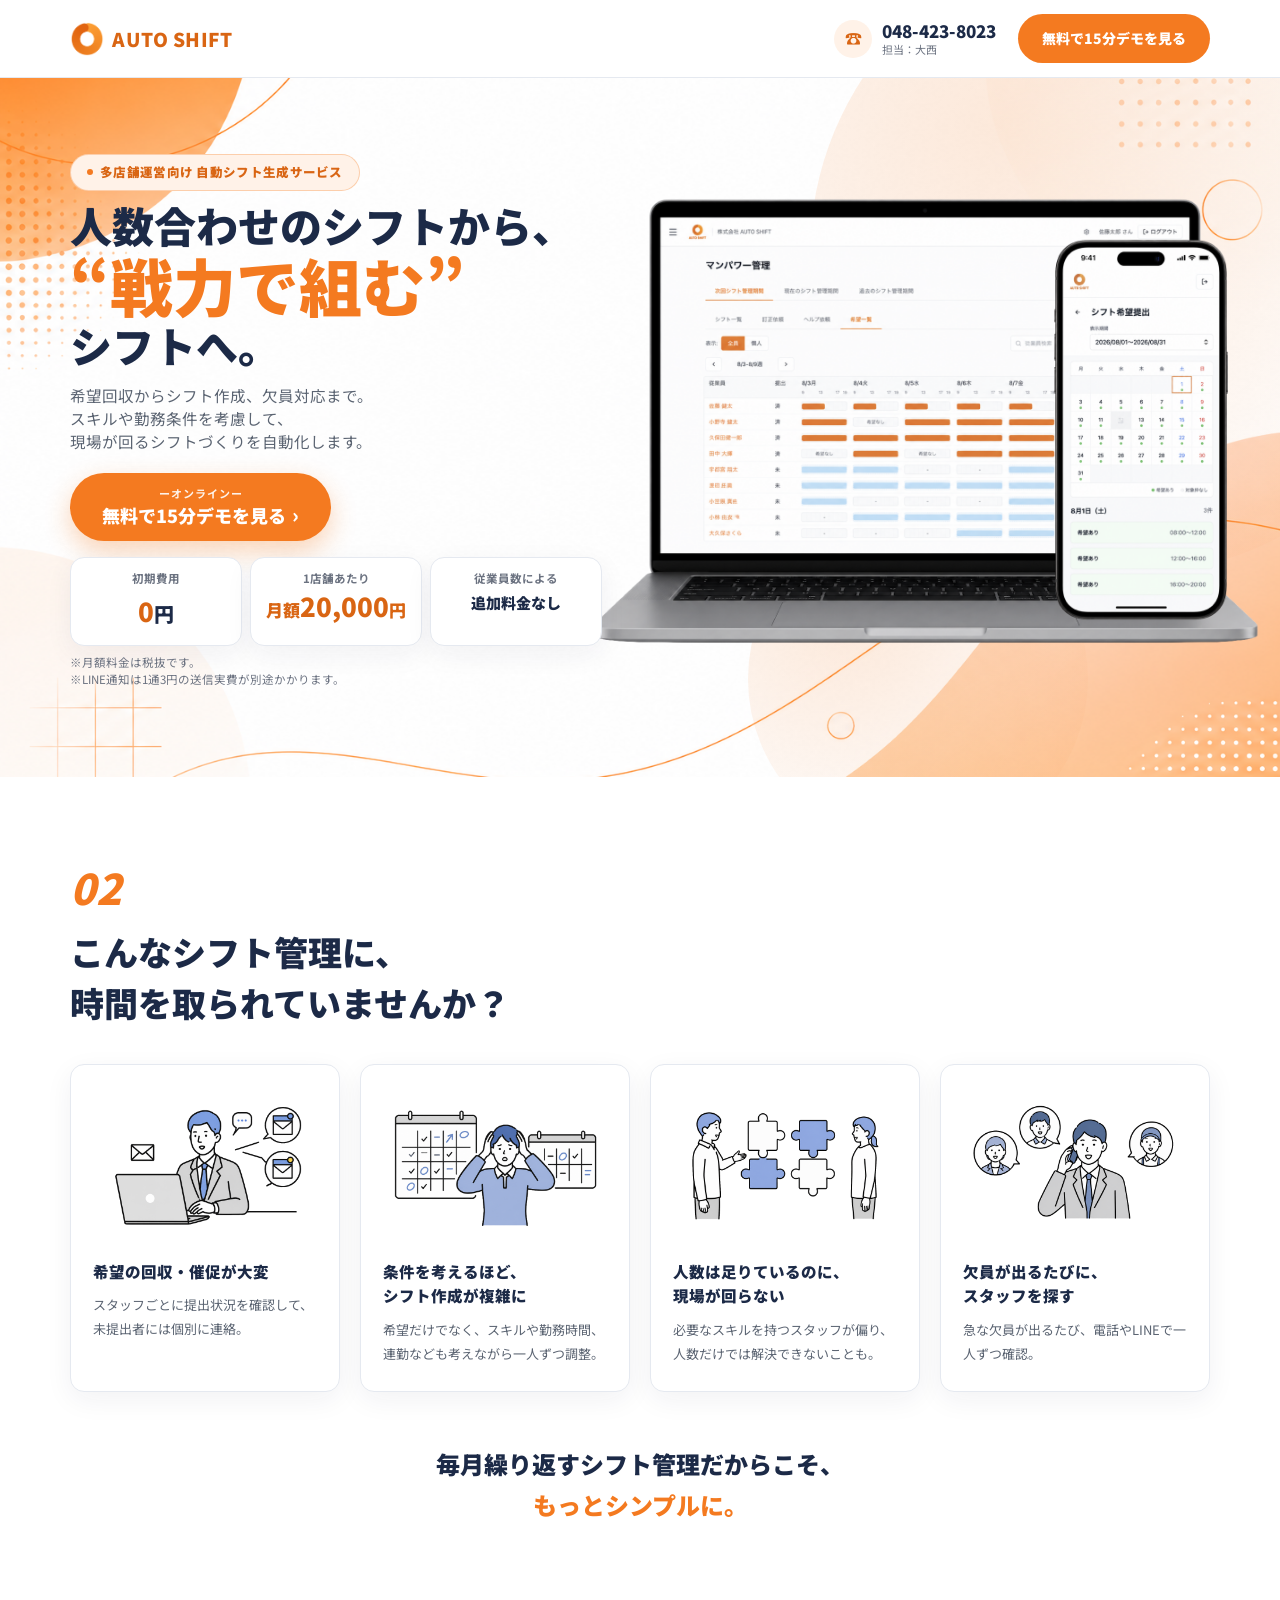
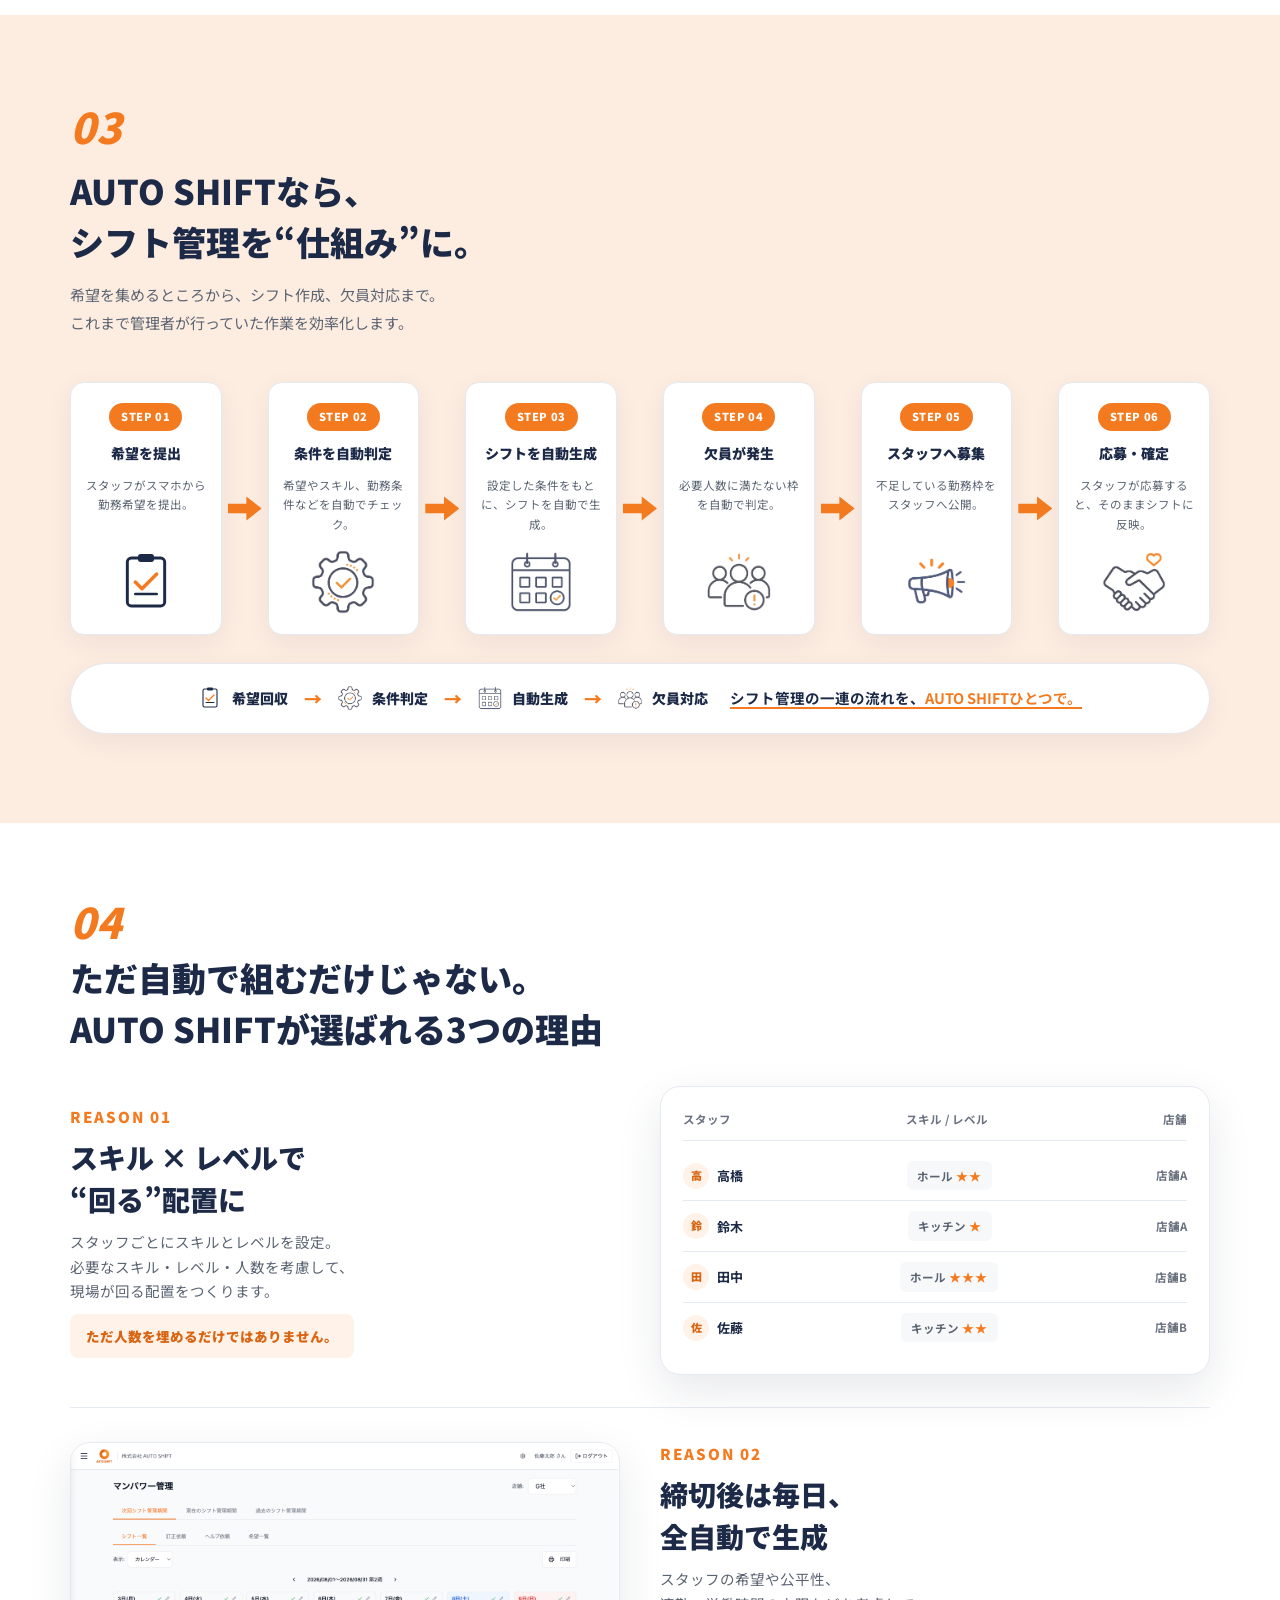
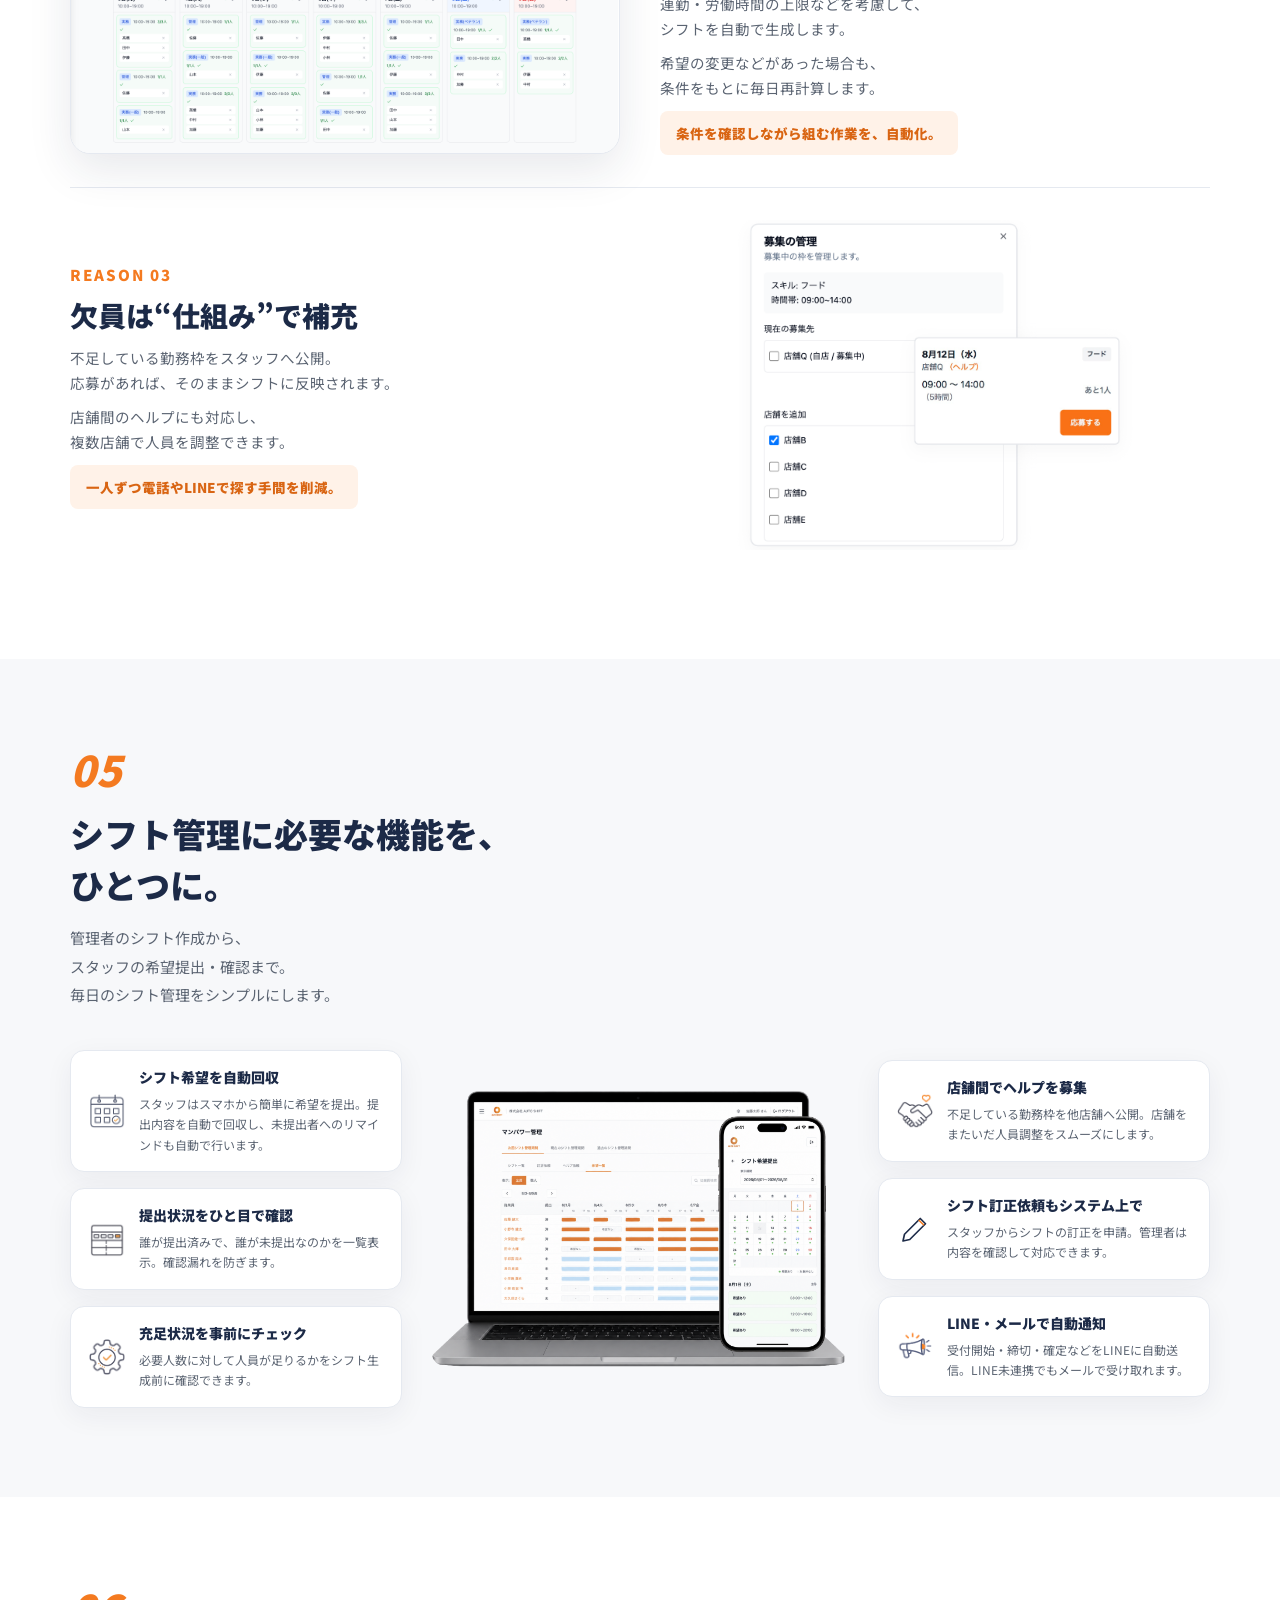
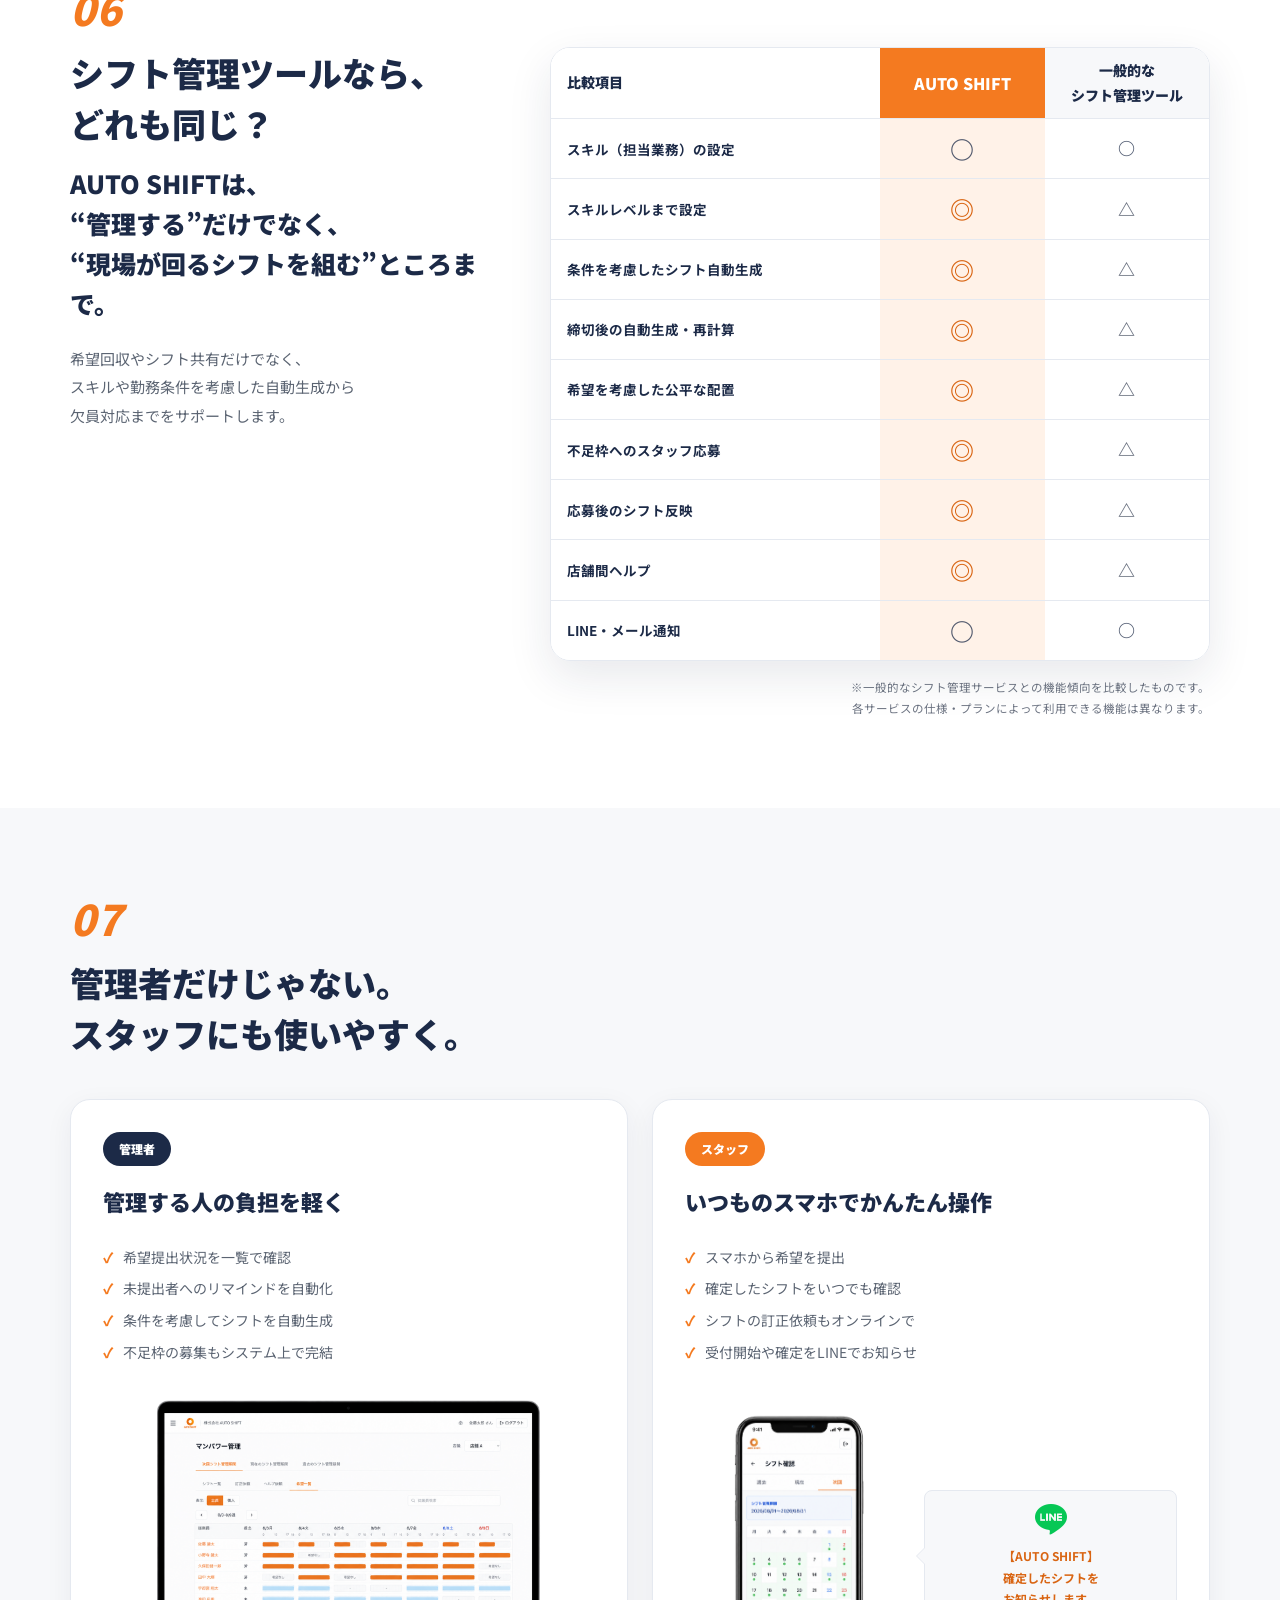
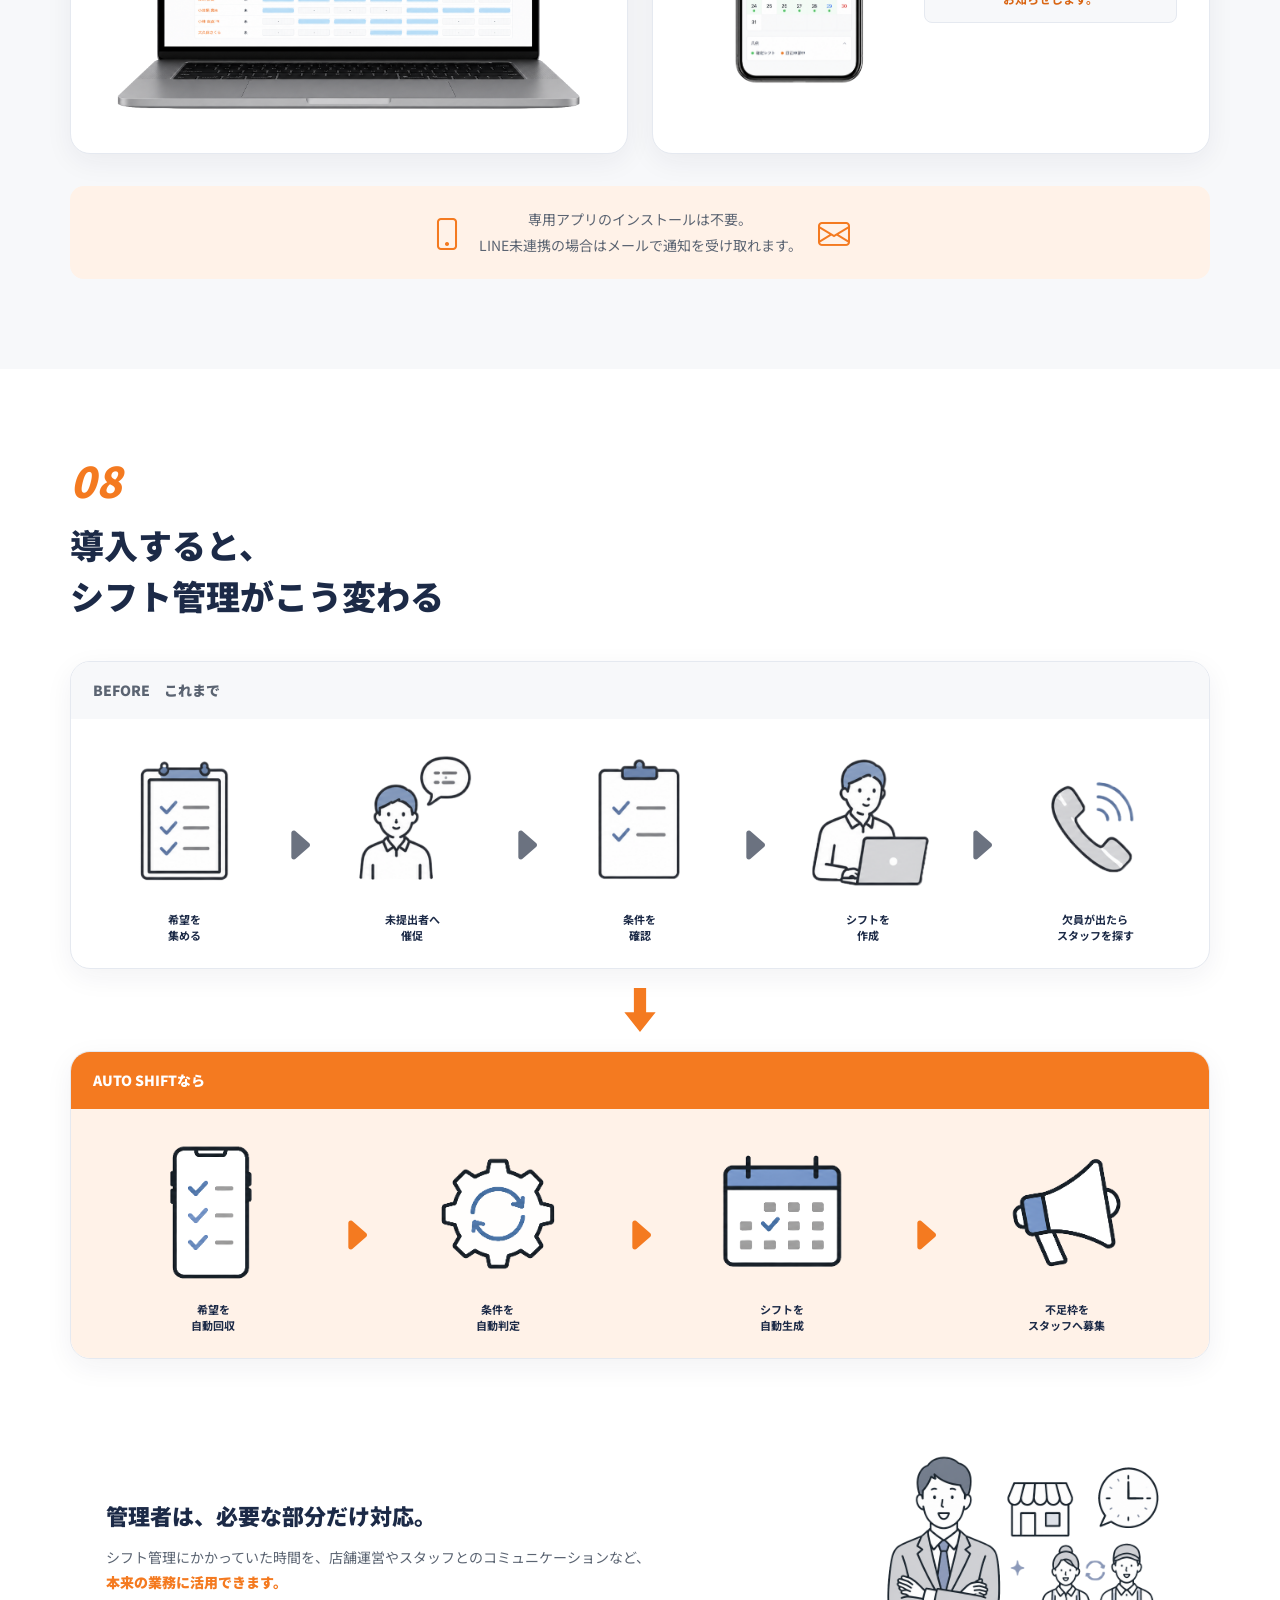
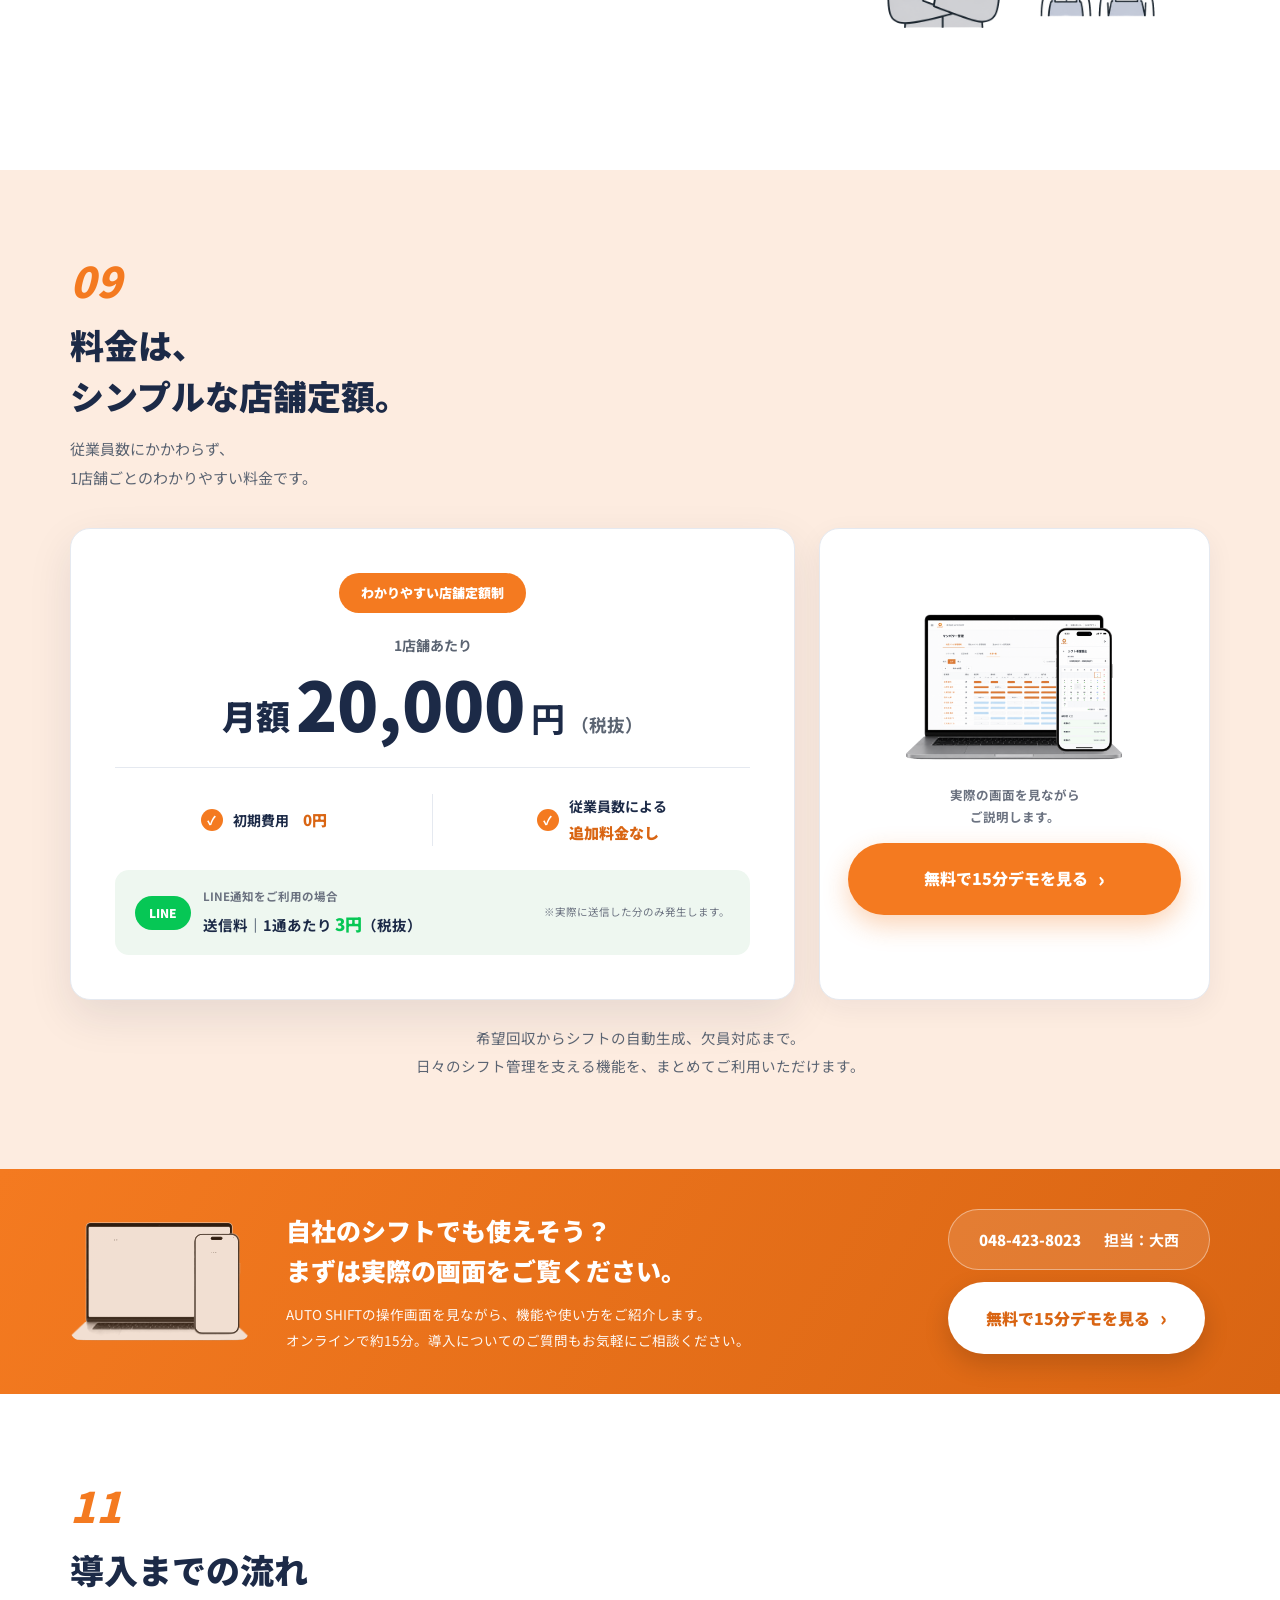
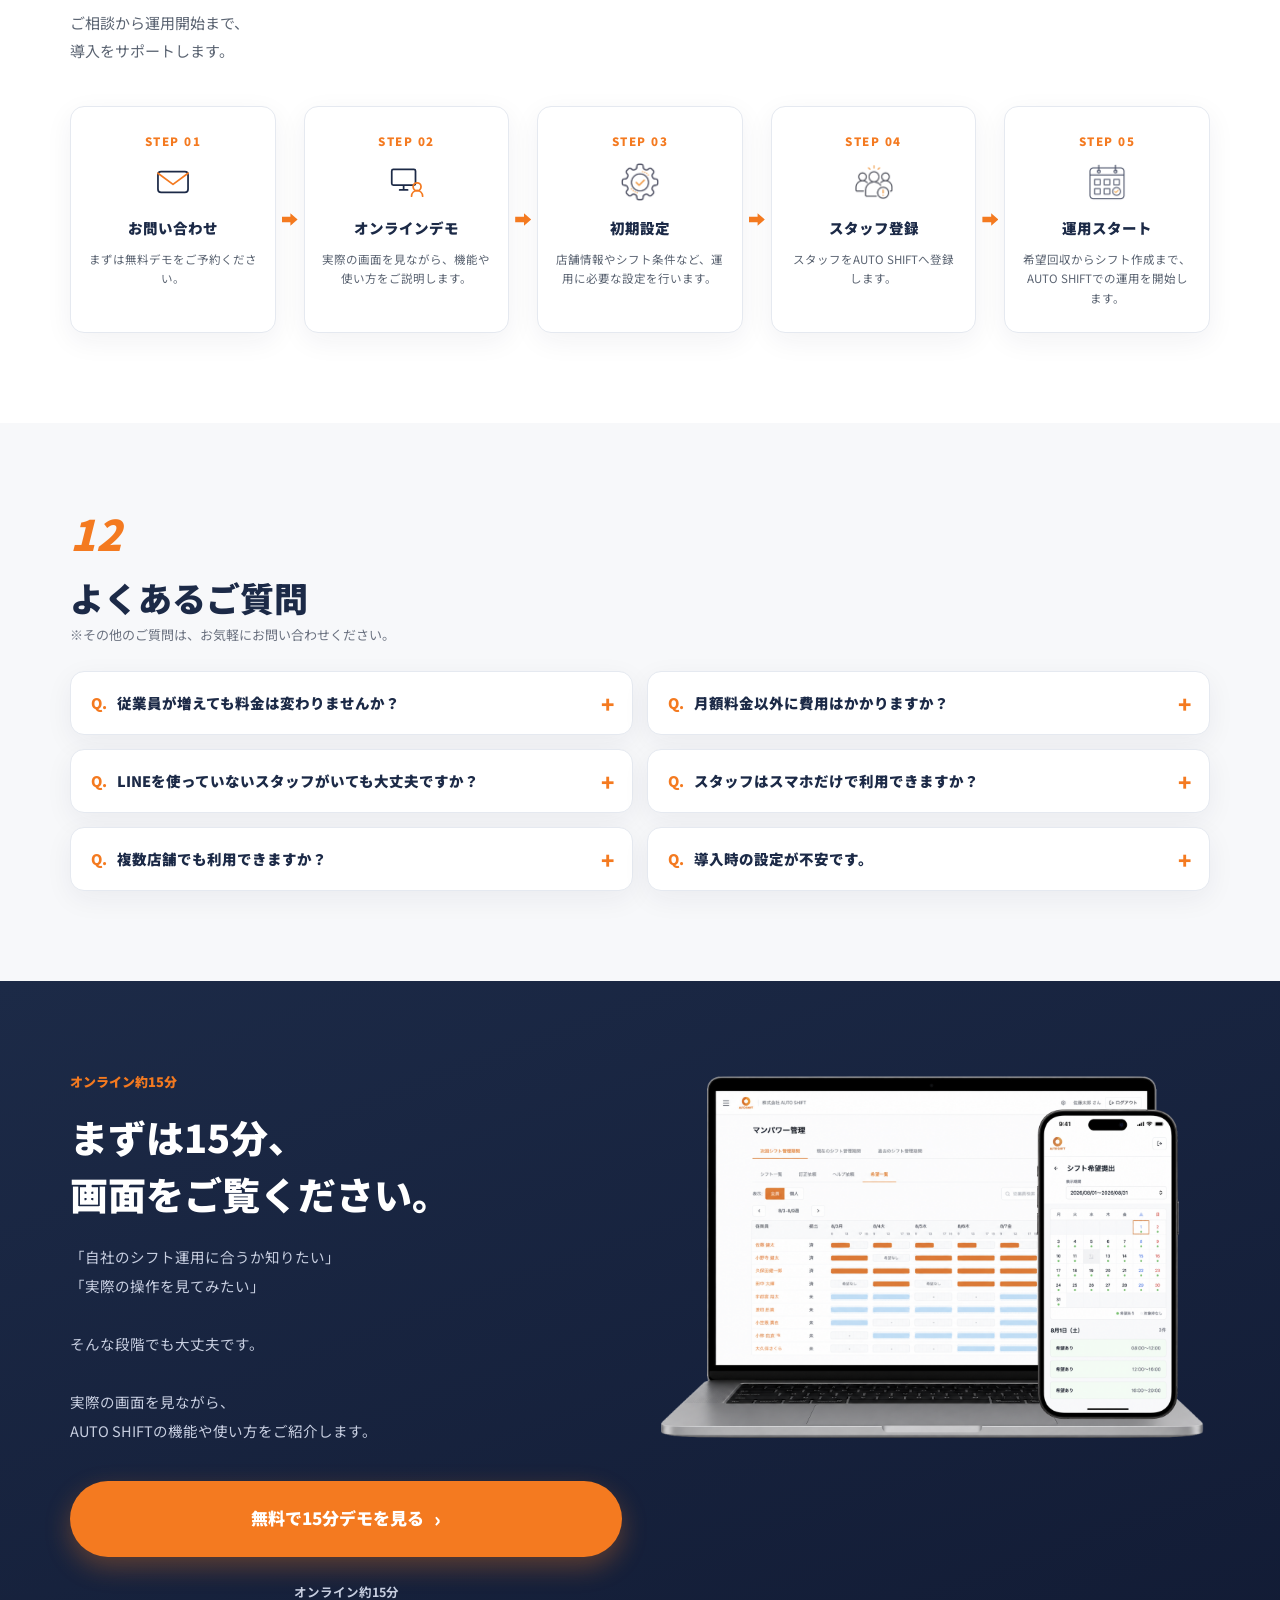
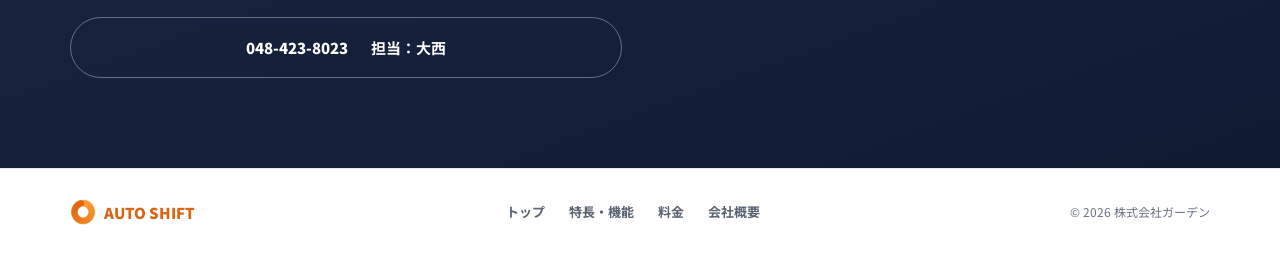
==== index.html @ 04fa010f "Add files via upload" ====
<!DOCTYPE html>
<html lang="ja">
<head>
<meta charset="UTF-8">
<meta name="viewport" content="width=device-width, initial-scale=1">
<title>AUTO SHIFT｜多店舗向け自動シフト生成サービス</title>
<meta name="description" content="スタッフの希望回収からシフトの自動生成、欠員対応までを効率化。スキル・レベルや勤務条件を考慮し、現場が回るシフトを生成する多店舗向けシフト管理サービス「AUTO SHIFT」。1店舗月額20,000円（税抜）、初期費用0円。">
<meta property="og:title" content="AUTO SHIFT｜多店舗向け自動シフト生成サービス">
<meta property="og:description" content="人数合わせのシフトから、“戦力で組む”シフトへ。希望回収からシフト作成、欠員対応まで自動化する多店舗向けシフト管理サービス。">
<meta property="og:type" content="website">
<link rel="icon" href="images/favicon.png">
<link rel="preconnect" href="https://fonts.googleapis.com">
<link rel="preconnect" href="https://fonts.gstatic.com" crossorigin>
<link href="https://fonts.googleapis.com/css2?family=Noto+Sans+JP:wght@400;700;900&display=swap" rel="stylesheet">
<link rel="stylesheet" href="https://cdn.jsdelivr.net/npm/bootstrap-icons@1.11.3/font/bootstrap-icons.min.css">
<link rel="stylesheet" href="css/style.css">
</head>
<body>

<!-- ヘッダー -->
<header class="site-header">
  <div class="hd-inner">
    <a class="hd-logo" href="#top" aria-label="AUTO SHIFT トップ"> <img src="images/logo-mark.png" alt=""> <span>AUTO SHIFT</span> </a>
    <div class="hd-right">
      <a class="hd-tel" href="tel:0484238023"> <span class="ico" aria-hidden="true">☎</span> <span> <span class="num" style="display:block">048-423-8023</span> <span class="staff" style="display:block">担当：大西</span> </span> </a> <a class="btn btn-primary hd-cta js-cta" href="#contact-form">無料で15分デモを見る</a>
    </div>
  </div>
</header>
<main id="top">
  
  <!-- 01 ファーストビュー -->
  <section class="hero">
    <div class="wrap hero-inner">
      <div class="hero-deco-circle c1" aria-hidden="true">
      </div>
      <div class="hero-deco-circle c2" aria-hidden="true">
      </div>
      <div class="hero-deco-dots" aria-hidden="true">
      </div>
      <div class="hero-grid">
        <div class="fade-up in-view">
          <span class="badge">多店舗運営向け 自動シフト生成サービス</span>
          <h1>人数合わせのシフトから、<br>
            <span class="or">“戦力で組む”</span><br>
            シフトへ。</h1>
          <p class="hero-lead">希望回収からシフト作成、欠員対応まで。<br>
            スキルや勤務条件を考慮して、<br>
            現場が回るシフトづくりを自動化します。</p>
          <div class="hero-cta-row">
            <a class="btn btn-primary js-cta hero-btn" href="#contact-form"> <span class="hero-btn-sub">ーオンラインー</span> <span class="hero-btn-main">無料で15分デモを見る<span class="arrow">›</span></span> </a>
          </div>
          <div class="price-chips">
            <div class="p-chip">
              <span class="lbl">初期費用</span><span class="val"><em>0</em>円</span>
            </div>
            <div class="p-chip strong">
              <span class="lbl">1店舗あたり</span><span class="val">月額<em>20,000</em>円</span>
            </div>
            <div class="p-chip">
              <span class="lbl">従業員数による</span><span class="val" style="font-size:15px">追加料金なし</span>
            </div>
          </div>
          <p class="hero-note">※月額料金は税抜です。<br>
            ※LINE通知は1通3円の送信実費が別途かかります。</p>
        </div>
        <div class="hero-visual fade-up in-view">
          <img src="images/hero-pc-phone.png" alt="AUTO SHIFTの管理画面（マンパワー管理）とスタッフ用スマホ画面（シフト希望提出）">
        </div>
      </div>
    </div>
  </section>
  
  <!-- 02 こんなシフト管理になっていませんか -->
  <section class="pad-l">
    <div class="wrap">
      <div class="eyebrow fade-up">
        <span class="num">02</span>
      </div>
      <div class="sec-head fade-up">
        <h2>こんなシフト管理に、<br>
          時間を取られていませんか？</h2>
      </div>
      <div class="pain-grid" style="margin-top:36px">
        <div class="pain-card fade-up">
          <img class="ico" src="images/02-01.png" alt="">
          <h3>希望の回収・催促が大変</h3>
          <p>スタッフごとに提出状況を確認して、未提出者には個別に連絡。</p>
        </div>
        <div class="pain-card fade-up">
          <img class="ico" src="images/02-02.png" alt="">
          <h3>条件を考えるほど、<br>
            シフト作成が複雑に</h3>
          <p>希望だけでなく、スキルや勤務時間、連勤なども考えながら一人ずつ調整。</p>
        </div>
        <div class="pain-card fade-up">
          <img class="ico" src="images/02-03.png" alt="">
          <h3>人数は足りているのに、<br>
            現場が回らない</h3>
          <p>必要なスキルを持つスタッフが偏り、人数だけでは解決できないことも。</p>
        </div>
        <div class="pain-card fade-up">
          <img class="ico" src="images/02-04.png" alt="">
          <h3>欠員が出るたびに、<br>
            スタッフを探す</h3>
          <p>急な欠員が出るたび、電話やLINEで一人ずつ確認。</p>
        </div>
      </div>
      <p class="pain-sum fade-up">毎月繰り返すシフト管理だからこそ、<br>
        <span class="accent">もっとシンプルに。</span></p>
    </div>
  </section>
  
  <!-- 03 AUTO SHIFTなら仕組みに -->
  <section class="pad-l sec-scheme">
    <div class="wrap">
      <div class="eyebrow fade-up">
        <span class="num">03</span>
      </div>
      <div class="sec-head fade-up">
        <h2>AUTO SHIFTなら、<br>
          シフト管理を“仕組み”に。</h2>
        <p class="sec-lead">希望を集めるところから、シフト作成、欠員対応まで。<br>
          これまで管理者が行っていた作業を効率化します。</p>
      </div>
      <div class="flow6 fade-up">
        <div class="flow-step">
          <span class="tag">STEP 01</span>
          <h3>希望を提出</h3>
          <p>スタッフがスマホから勤務希望を提出。</p>
          <svg class="ico" viewBox="0 0 48 48" aria-hidden="true">
            <rect x="10" y="6" width="28" height="36" rx="3" fill="none" stroke="#1c2a47" stroke-width="2.2"/>
            <rect x="18" y="3" width="12" height="6" rx="2" fill="#1c2a47"/>
            <path d="M16 24l5 5 11-11" stroke="#f47a20" stroke-width="2.6" fill="none" stroke-linecap="round" stroke-linejoin="round"/>
            <path d="M16 33h16" stroke="#1c2a47" stroke-width="2" stroke-linecap="round"/>
          </svg>
        </div>
        <div class="flow-arrow-wrap">
          <div class="arrow-h" aria-hidden="true">
          </div>
        </div>
        <div class="flow-step">
          <span class="tag">STEP 02</span>
          <h3>条件を自動判定</h3>
          <p>希望やスキル、勤務条件などを自動でチェック。</p>
          <img class="ico" src="images/icon-gear.png" alt="">
        </div>
        <div class="flow-arrow-wrap">
          <div class="arrow-h" aria-hidden="true">
          </div>
        </div>
        <div class="flow-step">
          <span class="tag">STEP 03</span>
          <h3>シフトを自動生成</h3>
          <p>設定した条件をもとに、シフトを自動で生成。</p>
          <img class="ico" src="images/icon-calendar.png" alt="">
        </div>
        <div class="flow-arrow-wrap">
          <div class="arrow-h" aria-hidden="true">
          </div>
        </div>
        <div class="flow-step">
          <span class="tag">STEP 04</span>
          <h3>欠員が発生</h3>
          <p>必要人数に満たない枠を自動で判定。</p>
          <img class="ico" src="images/icon-people.png" alt="">
        </div>
        <div class="flow-arrow-wrap">
          <div class="arrow-h" aria-hidden="true">
          </div>
        </div>
        <div class="flow-step">
          <span class="tag">STEP 05</span>
          <h3>スタッフへ募集</h3>
          <p>不足している勤務枠をスタッフへ公開。</p>
          <img class="ico" src="images/icon-megaphone.png" alt="">
        </div>
        <div class="flow-arrow-wrap">
          <div class="arrow-h" aria-hidden="true">
          </div>
        </div>
        <div class="flow-step">
          <span class="tag">STEP 06</span>
          <h3>応募・確定</h3>
          <p>スタッフが応募すると、そのままシフトに反映。</p>
          <img class="ico" src="images/icon-handshake.png" alt="">
        </div>
      </div>
      <div class="flow-summary fade-up">
        <span class="fs-item"><svg class="ico" viewBox="0 0 48 48" aria-hidden="true"><rect x="10" y="6" width="28" height="36" rx="3" fill="none" stroke="#1c2a47" stroke-width="2.2"/><rect x="18" y="3" width="12" height="6" rx="2" fill="#1c2a47"/><path d="M16 24l5 5 11-11" stroke="#f47a20" stroke-width="2.6" fill="none" stroke-linecap="round" stroke-linejoin="round"/><path d="M16 33h16" stroke="#1c2a47" stroke-width="2" stroke-linecap="round"/></svg>希望回収</span> <span class="fs-arrow">→</span> <span class="fs-item"><img class="ico" src="images/icon-gear.png" alt="">条件判定</span> <span class="fs-arrow">→</span> <span class="fs-item"><img class="ico" src="images/icon-calendar.png" alt="">自動生成</span> <span class="fs-arrow">→</span> <span class="fs-item"><img class="ico" src="images/icon-people.png" alt="">欠員対応</span> <span class="fs-text">シフト管理の一連の流れを、<span class="accent">AUTO SHIFTひとつで。</span></span>
      </div>
    </div>
  </section>
  
  <!-- 04 選ばれる3つの理由 -->
  <section class="pad-l compact sec-reasons">
    <div class="wrap">
      <div class="eyebrow fade-up">
        <span class="num">04</span>
      </div>
      <div class="sec-head fade-up">
        <h2>ただ自動で組むだけじゃない。<br>
          AUTO SHIFTが選ばれる3つの理由</h2>
      </div>
      <div class="reason-block fade-up">
        <div class="r-text">
          <div class="r-num">
            REASON 01
          </div>
          <h3>スキル × レベルで<br>
            “回る”配置に</h3>
          <p>スタッフごとにスキルとレベルを設定。<br>
            必要なスキル・レベル・人数を考慮して、<br>
            現場が回る配置をつくります。</p>
          <span class="r-emph">ただ人数を埋めるだけではありません。</span>
        </div>
        <div class="r-visual skill-table">
          <div class="st-head">
            <span>スタッフ</span><span>スキル / レベル</span><span>店舗</span>
          </div>
          <div class="skill-row">
            <span class="name"><span class="avatar">高</span>高橋</span> <span class="tag">ホール <span class="stars">★★</span></span> <span class="cnt">店舗A</span>
          </div>
          <div class="skill-row">
            <span class="name"><span class="avatar">鈴</span>鈴木</span> <span class="tag">キッチン <span class="stars">★</span></span> <span class="cnt">店舗A</span>
          </div>
          <div class="skill-row">
            <span class="name"><span class="avatar">田</span>田中</span> <span class="tag">ホール <span class="stars">★★★</span></span> <span class="cnt">店舗B</span>
          </div>
          <div class="skill-row">
            <span class="name"><span class="avatar">佐</span>佐藤</span> <span class="tag">キッチン <span class="stars">★★</span></span> <span class="cnt">店舗B</span>
          </div>
        </div>
      </div>
      <div class="reason-block rev fade-up">
        <div class="r-text">
          <div class="r-num">
            REASON 02
          </div>
          <h3>締切後は毎日、<br>
            全自動で生成</h3>
          <p>スタッフの希望や公平性、<br>
            連勤・労働時間の上限などを考慮して、<br>
            シフトを自動で生成します。</p>
          <p style="margin-top:10px">希望の変更などがあった場合も、<br>
            条件をもとに毎日再計算します。</p>
          <span class="r-emph">条件を確認しながら組む作業を、自動化。</span>
        </div>
        <div class="r-visual r-visual-auto">
          <img src="images/reason-generate.png" alt="AUTO SHIFTのマンパワー管理画面。日ごとに自動生成されたシフトが表示されている">
        </div>
      </div>
      <div class="reason-block fade-up">
        <div class="r-text">
          <div class="r-num">
            REASON 03
          </div>
          <h3>欠員は“仕組み”で補充</h3>
          <p>不足している勤務枠をスタッフへ公開。<br>
            応募があれば、そのままシフトに反映されます。</p>
          <p style="margin-top:10px">店舗間のヘルプにも対応し、<br>
            複数店舗で人員を調整できます。</p>
          <span class="r-emph">一人ずつ電話やLINEで探す手間を削減。</span>
        </div>
        <div class="r-visual crop-top no-frame" style="aspect-ratio:4/3">
          <img src="images/reason-shortage.png" alt="不足枠の募集管理画面と、スタッフがヘルプに応募する画面">
        </div>
      </div>
    </div>
  </section>

  <!-- 05 主な機能 -->
  <section class="pad-l sec-func">
    <div class="wrap">
      <div class="eyebrow fade-up">
        <span class="num">05</span>
      </div>
      <div class="sec-head fade-up">
        <h2>シフト管理に必要な機能を、<br>
          ひとつに。</h2>
        <p class="sec-lead">管理者のシフト作成から、<br>
          スタッフの希望提出・確認まで。<br>
          毎日のシフト管理をシンプルにします。</p>
      </div>
      <div class="func-layout fade-up">
        <div class="func-col">
          <div class="func-item">
            <img class="ico" src="images/icon-calendar.png" alt="">
            <div>
              <h3>シフト希望を自動回収</h3>
              <p>スタッフはスマホから簡単に希望を提出。提出内容を自動で回収し、未提出者へのリマインドも自動で行います。</p>
            </div>
          </div>
          <div class="func-item">
            <img class="ico" src="images/icon-preview.png" alt="">
            <div>
              <h3>提出状況をひと目で確認</h3>
              <p>誰が提出済みで、誰が未提出なのかを一覧表示。確認漏れを防ぎます。</p>
            </div>
          </div>
          <div class="func-item">
            <img class="ico" src="images/icon-gear.png" alt="">
            <div>
              <h3>充足状況を事前にチェック</h3>
              <p>必要人数に対して人員が足りるかをシフト生成前に確認できます。</p>
            </div>
          </div>
        </div>
        <div class="func-center">
          <img src="images/hero-pc-phone.png" alt="AUTO SHIFTの管理画面とスタッフ用スマホ画面">
        </div>
        <div class="func-col">
          <div class="func-item">
            <img class="ico" src="images/icon-handshake.png" alt="">
            <div>
              <h3>店舗間でヘルプを募集</h3>
              <p>不足している勤務枠を他店舗へ公開。店舗をまたいだ人員調整をスムーズにします。</p>
            </div>
          </div>
          <div class="func-item">
            <svg class="ico" viewBox="0 0 48 48" aria-hidden="true">
              <path d="M8 40l2-9 21-21 7 7-21 21-9 2z" fill="none" stroke="#1c2a47" stroke-width="2.2" stroke-linejoin="round"/>
              <path d="M29 12l7 7" stroke="#f47a20" stroke-width="2.2"/>
            </svg>
            <div>
              <h3>シフト訂正依頼もシステム上で</h3>
              <p>スタッフからシフトの訂正を申請。管理者は内容を確認して対応できます。</p>
            </div>
          </div>
          <div class="func-item">
            <img class="ico" src="images/icon-megaphone.png" alt="">
            <div>
              <h3>LINE・メールで自動通知</h3>
              <p>受付開始・締切・確定などをLINEに自動送信。LINE未連携でもメールで受け取れます。</p>
            </div>
          </div>
        </div>
      </div>
    </div>
  </section>
  
  <!-- 06 他のシフト管理ツールとの違い -->
  <section class="pad-l sec-compare">
    <div class="wrap">
      <div class="eyebrow fade-up">
        <span class="num">06</span>
      </div>
      <div class="compare-layout">
      <div class="compare-top">
        <div class="fade-up">
          <div class="sec-head" style="margin-bottom:14px">
            <h2>シフト管理ツールなら、<br>
              どれも同じ？</h2>
          </div>
          <h3>AUTO SHIFTは、<br>
            “管理する”だけでなく、<br>
            “現場が回るシフトを組む”ところまで。</h3>
        </div>
        <p class="sec-lead fade-up" style="margin-top:6px">希望回収やシフト共有だけでなく、<br>
          スキルや勤務条件を考慮した自動生成から<br>
          欠員対応までをサポートします。</p>
      </div>
      <div class="compare-table-wrap fade-up">
        <table class="compare">
          <thead>
            <tr>
              <th class="col-item">比較項目</th>
              <th class="col-as">AUTO SHIFT</th>
              <th>一般的な<br>
                シフト管理ツール</th>
            </tr>
          </thead>
          <tbody>
            <tr>
              <td class="col-item">スキル（担当業務）の設定</td>
              <td class="col-as" data-label="AUTO SHIFT"><span class="mk mid">○</span></td>
              <td data-label="一般的なシフト管理ツール"><span class="mk mid">○</span></td>
            </tr>
            <tr>
              <td class="col-item">スキルレベルまで設定</td>
              <td class="col-as" data-label="AUTO SHIFT"><span class="mk great">◎</span></td>
              <td data-label="一般的なシフト管理ツール"><span class="mk low">△</span></td>
            </tr>
            <tr>
              <td class="col-item">条件を考慮したシフト自動生成</td>
              <td class="col-as" data-label="AUTO SHIFT"><span class="mk great">◎</span></td>
              <td data-label="一般的なシフト管理ツール"><span class="mk low">△</span></td>
            </tr>
            <tr>
              <td class="col-item">締切後の自動生成・再計算</td>
              <td class="col-as" data-label="AUTO SHIFT"><span class="mk great">◎</span></td>
              <td data-label="一般的なシフト管理ツール"><span class="mk low">△</span></td>
            </tr>
            <tr>
              <td class="col-item">希望を考慮した公平な配置</td>
              <td class="col-as" data-label="AUTO SHIFT"><span class="mk great">◎</span></td>
              <td data-label="一般的なシフト管理ツール"><span class="mk low">△</span></td>
            </tr>
            <tr>
              <td class="col-item">不足枠へのスタッフ応募</td>
              <td class="col-as" data-label="AUTO SHIFT"><span class="mk great">◎</span></td>
              <td data-label="一般的なシフト管理ツール"><span class="mk low">△</span></td>
            </tr>
            <tr>
              <td class="col-item">応募後のシフト反映</td>
              <td class="col-as" data-label="AUTO SHIFT"><span class="mk great">◎</span></td>
              <td data-label="一般的なシフト管理ツール"><span class="mk low">△</span></td>
            </tr>
            <tr>
              <td class="col-item">店舗間ヘルプ</td>
              <td class="col-as" data-label="AUTO SHIFT"><span class="mk great">◎</span></td>
              <td data-label="一般的なシフト管理ツール"><span class="mk low">△</span></td>
            </tr>
            <tr>
              <td class="col-item">LINE・メール通知</td>
              <td class="col-as" data-label="AUTO SHIFT"><span class="mk mid">○</span></td>
              <td data-label="一般的なシフト管理ツール"><span class="mk mid">○</span></td>
            </tr>
          </tbody>
        </table>
      </div>
      </div>
      <p class="compare-note fade-up">※一般的なシフト管理サービスとの機能傾向を比較したものです。<br>
        各サービスの仕様・プランによって利用できる機能は異なります。</p>
    </div>
  </section>
  
  <!-- 07 管理者にも、スタッフにも使いやすく -->
  <section class="pad-l sec-pair">
    <div class="wrap">
      <div class="eyebrow fade-up">
        <span class="num">07</span>
      </div>
      <div class="sec-head fade-up">
        <h2>管理者だけじゃない。<br>
          スタッフにも使いやすく。</h2>
      </div>
      <div class="pair-grid fade-up">
        <div class="pair-card">
          <span class="pair-label">管理者</span>
          <h3>管理する人の負担を軽く</h3>
          <ul>
            <li>希望提出状況を一覧で確認</li>
            <li>未提出者へのリマインドを自動化</li>
            <li>条件を考慮してシフトを自動生成</li>
            <li>不足枠の募集もシステム上で完結</li>
          </ul>
          <div class="pair-visual">
            <img src="images/admin-screen.png" alt="AUTO SHIFTの管理画面（マンパワー管理・希望一覧）">
          </div>
        </div>
        <div class="pair-card">
          <span class="pair-label staff">スタッフ</span>
          <h3>いつものスマホでかんたん操作</h3>
          <ul>
            <li>スマホから希望を提出</li>
            <li>確定したシフトをいつでも確認</li>
            <li>シフトの訂正依頼もオンラインで</li>
            <li>受付開始や確定をLINEでお知らせ</li>
          </ul>
          <div class="staff-visual-row">
            <div class="pair-visual">
              <img src="images/staff-screen.png" alt="スタッフ用スマホ画面（シフト確認）">
            </div>
            <div class="line-note">
              <span class="dot" aria-hidden="true"><i class="bi bi-line"></i></span> <span>【AUTO SHIFT】<br>
                確定したシフトを<br>
                お知らせします。</span>
            </div>
          </div>
        </div>
      </div>
      <p class="pair-foot fade-up"><i class="bi bi-phone" aria-hidden="true"></i> <span>専用アプリのインストールは不要。<br>
        LINE未連携の場合はメールで通知を受け取れます。</span> <i class="bi bi-envelope" aria-hidden="true"></i></p>
    </div>
  </section>
  
  <!-- 08 導入すると、シフト管理がこう変わる -->
  <section class="pad-l sec-ba">
    <div class="wrap">
      <div class="eyebrow fade-up">
        <span class="num">08</span>
      </div>
      <div class="sec-head fade-up">
        <h2>導入すると、<br>
          シフト管理がこう変わる</h2>
      </div>
      <div class="ba-grid fade-up">
        <div class="ba-col">
          <div class="ba-head before">
            BEFORE　これまで
          </div>
          <div class="ba-body ba-body-icons">
            <div class="ba-icon-step">
              <img src="images/08-01.png" alt="">
              <span>希望を<br>集める</span>
            </div>
            <div class="ba-icon-arrow" aria-hidden="true"><i class="bi bi-caret-right-fill"></i></div>
            <div class="ba-icon-step">
              <img src="images/08-02.png" alt="">
              <span>未提出者へ<br>催促</span>
            </div>
            <div class="ba-icon-arrow" aria-hidden="true"><i class="bi bi-caret-right-fill"></i></div>
            <div class="ba-icon-step">
              <img src="images/08-03.png" alt="">
              <span>条件を<br>確認</span>
            </div>
            <div class="ba-icon-arrow" aria-hidden="true"><i class="bi bi-caret-right-fill"></i></div>
            <div class="ba-icon-step">
              <img src="images/08-04.png" alt="">
              <span>シフトを<br>作成</span>
            </div>
            <div class="ba-icon-arrow" aria-hidden="true"><i class="bi bi-caret-right-fill"></i></div>
            <div class="ba-icon-step">
              <img src="images/08-05.png" alt="">
              <span>欠員が出たら<br>スタッフを探す</span>
            </div>
          </div>
        </div>
        <div class="ba-arrow-col">
          <div class="arrow-h" style="width:44px;height:34px" aria-hidden="true">
          </div>
        </div>
        <div class="ba-col">
          <div class="ba-head after">
            AUTO SHIFTなら
          </div>
          <div class="ba-body ba-body-icons">
            <div class="ba-icon-step">
              <img src="images/08-06.png" alt="">
              <span>希望を<br>自動回収</span>
            </div>
            <div class="ba-icon-arrow" aria-hidden="true"><i class="bi bi-caret-right-fill"></i></div>
            <div class="ba-icon-step">
              <img src="images/08-07.png" alt="">
              <span>条件を<br>自動判定</span>
            </div>
            <div class="ba-icon-arrow" aria-hidden="true"><i class="bi bi-caret-right-fill"></i></div>
            <div class="ba-icon-step">
              <img src="images/08-08.png" alt="">
              <span>シフトを<br>自動生成</span>
            </div>
            <div class="ba-icon-arrow" aria-hidden="true"><i class="bi bi-caret-right-fill"></i></div>
            <div class="ba-icon-step">
              <img src="images/08-09.png" alt="">
              <span>不足枠を<br>スタッフへ募集</span>
            </div>
          </div>
        </div>
      </div>
      <div class="ba-bottom fade-up">
        <div class="ba-bottom-text">
          <h3>管理者は、必要な部分だけ対応。</h3>
          <p>シフト管理にかかっていた時間を、店舗運営やスタッフとのコミュニケーションなど、<br>
            <span class="accent" style="font-weight:900">本来の業務に活用できます。</span></p>
        </div>
        <div class="ba-illust" aria-hidden="true">
          <img src="images/08-10.png" alt="">
        </div>
      </div>
    </div>
  </section>
  
  <!-- 09 料金 -->
  <section class="pad-l sec-price">
    <div class="wrap">
      <div class="eyebrow fade-up">
        <span class="num">09</span>
      </div>
      <div class="sec-head fade-up">
        <h2>料金は、<br>
          シンプルな店舗定額。</h2>
        <p class="sec-lead">従業員数にかかわらず、<br>
          1店舗ごとのわかりやすい料金です。</p>
      </div>
      <div class="price-panel fade-up">
        <div class="price-main-card">
          <div class="price-ribbon">わかりやすい店舗定額制</div>
          <div class="lbl">
            1店舗あたり
          </div>
          <div class="price-big">
            <span class="yen">月額</span>20,000<span class="unit">円</span><span class="tax">（税抜）</span>
          </div>
          <div class="price-benefits">
            <div class="benefit">
              <span class="benefit-check" aria-hidden="true">✓</span>
              <span class="benefit-text">初期費用　<b>0円</b></span>
            </div>
            <span class="benefit-divider" aria-hidden="true"></span>
            <div class="benefit">
              <span class="benefit-check" aria-hidden="true">✓</span>
              <span class="benefit-text">従業員数による<br>
                <b>追加料金なし</b></span>
            </div>
          </div>
          <div class="price-line">
            <div class="price-line-main">
              <span class="price-line-tag">LINE</span>
              <div class="price-line-text">
                <div class="price-line-label">LINE通知をご利用の場合</div>
                <div class="price-line-value">送信料｜1通あたり <b>3円</b>（税抜）</div>
              </div>
            </div>
            <p class="price-line-note">※実際に送信した分のみ発生します。</p>
          </div>
        </div>
        <div class="price-side">
          <div class="price-cta-card">
            <div class="price-cta-visual">
              <img src="images/hero-pc-phone.png" alt="AUTO SHIFTの管理画面イメージ">
            </div>
            <p class="cta-note">実際の画面を見ながら<br>
              ご説明します。</p>
            <a class="btn btn-primary js-cta" href="#contact-form">無料で15分デモを見る</a>
          </div>
        </div>
      </div>
      <p class="price-body fade-up">希望回収からシフトの自動生成、欠員対応まで。<br>
        日々のシフト管理を支える機能を、まとめてご利用いただけます。</p>
    </div>
  </section>
  
  <!-- 10 中間CTA -->
  <section class="mid-cta" id="contact-form">
    <div class="wrap">
      <div class="mid-inner fade-up">
        <div class="mid-visual">
          <img src="images/hero-pc-phone.png" alt="">
        </div>
        <div class="mid-text">
          <h3>自社のシフトでも使えそう？<br>
            まずは実際の画面をご覧ください。</h3>
          <p>AUTO SHIFTの操作画面を見ながら、機能や使い方をご紹介します。<br>
            オンラインで約15分。導入についてのご質問もお気軽にご相談ください。</p>
        </div>
        <div class="mid-actions">
          <a class="btn btn-tel" href="tel:0484238023"><b>048-423-8023</b>　担当：大西</a> <a class="btn btn-primary js-cta" href="#contact-form">無料で15分デモを見る</a>
        </div>
      </div>
    </div>
  </section>

  <!-- 11 導入までの流れ -->
  <section class="pad-l">
    <div class="wrap">
      <div class="eyebrow fade-up">
        <span class="num">11</span>
      </div>
      <div class="sec-head fade-up">
        <h2>導入までの流れ</h2>
        <p class="sec-lead">ご相談から運用開始まで、<br>
          導入をサポートします。</p>
      </div>
      <div class="steps5 fade-up">
        <div class="step5-item">
          <span class="n">STEP 01</span>
          <svg class="ico" viewBox="0 0 48 48" aria-hidden="true">
            <rect x="5" y="11" width="38" height="26" rx="4" fill="none" stroke="#1c2a47" stroke-width="2.2"/>
            <path d="M5 13l19 14 19-14" fill="none" stroke="#f47a20" stroke-width="2.2" stroke-linecap="round" stroke-linejoin="round"/>
          </svg>
          <h3>お問い合わせ</h3>
          <p>まずは無料デモをご予約ください。</p>
        </div>
        <div class="step5-arrow">
          <div class="arrow-sm" aria-hidden="true">
          </div>
        </div>
        <div class="step5-item">
          <span class="n">STEP 02</span>
          <svg class="ico" viewBox="0 0 48 48" aria-hidden="true">
            <rect x="6" y="8" width="30" height="20" rx="2" fill="none" stroke="#1c2a47" stroke-width="2.2"/>
            <path d="M16 34h10" stroke="#1c2a47" stroke-width="2.2" stroke-linecap="round"/>
            <path d="M21 28v6" stroke="#1c2a47" stroke-width="2.2"/>
            <circle cx="38" cy="30" r="5" fill="none" stroke="#f47a20" stroke-width="2.2"/>
            <path d="M31 42c0-4 3-7 7-7s7 3 7 7" fill="none" stroke="#f47a20" stroke-width="2.2" stroke-linecap="round"/>
          </svg>
          <h3>オンラインデモ</h3>
          <p>実際の画面を見ながら、機能や使い方をご説明します。</p>
        </div>
        <div class="step5-arrow">
          <div class="arrow-sm" aria-hidden="true">
          </div>
        </div>
        <div class="step5-item">
          <span class="n">STEP 03</span> <img class="ico" src="images/icon-gear.png" alt="">
          <h3>初期設定</h3>
          <p>店舗情報やシフト条件など、運用に必要な設定を行います。</p>
        </div>
        <div class="step5-arrow">
          <div class="arrow-sm" aria-hidden="true">
          </div>
        </div>
        <div class="step5-item">
          <span class="n">STEP 04</span> <img class="ico" src="images/icon-people.png" alt="">
          <h3>スタッフ登録</h3>
          <p>スタッフをAUTO SHIFTへ登録します。</p>
        </div>
        <div class="step5-arrow">
          <div class="arrow-sm" aria-hidden="true">
          </div>
        </div>
        <div class="step5-item">
          <span class="n">STEP 05</span> <img class="ico" src="images/icon-calendar.png" alt="">
          <h3>運用スタート</h3>
          <p>希望回収からシフト作成まで、AUTO SHIFTでの運用を開始します。</p>
        </div>
      </div>
    </div>
  </section>
  
  <!-- 12 FAQ -->
  <section class="pad-l sec-faq">
    <div class="wrap">
      <div class="eyebrow fade-up">
        <span class="num">12</span>
      </div>
      <div class="sec-head fade-up">
        <h2>よくあるご質問</h2>
      </div>
      <p class="faq-hint fade-up">※その他のご質問は、お気軽にお問い合わせください。</p>
      <div class="faq-grid fade-up">
        <details class="faq-item">
          <summary><span class="qm">Q.</span>従業員が増えても料金は変わりませんか？</summary>
          <div class="a">
            変わりません。1店舗あたり月額20,000円（税抜）の定額です。従業員数による追加料金はありません。
          </div>
        </details>
        <details class="faq-item">
          <summary><span class="qm">Q.</span>月額料金以外に費用はかかりますか？</summary>
          <div class="a">
            LINE通知の送信実費として、1通3円が別途かかります。初期費用はかかりません。
          </div>
        </details>
        <details class="faq-item">
          <summary><span class="qm">Q.</span>LINEを使っていないスタッフがいても大丈夫ですか？</summary>
          <div class="a">
            はい。LINE未連携のスタッフにはメールで通知されるため、LINEを利用していないスタッフもご利用いただけます。
          </div>
        </details>
        <details class="faq-item">
          <summary><span class="qm">Q.</span>スタッフはスマホだけで利用できますか？</summary>
          <div class="a">
            はい。希望提出・シフト確認・訂正依頼など、スタッフの操作はスマホで行えます。専用アプリのインストールも不要です。
          </div>
        </details>
        <details class="faq-item">
          <summary><span class="qm">Q.</span>複数店舗でも利用できますか？</summary>
          <div class="a">
            はい。店舗間でのヘルプ募集にも対応しているため、複数店舗でのシフト管理にもご活用いただけます。
          </div>
        </details>
        <details class="faq-item">
          <summary><span class="qm">Q.</span>導入時の設定が不安です。</summary>
          <div class="a">
            初期設定は担当者がサポートします。導入についてご不明な点も、お気軽にご相談ください。
          </div>
        </details>
      </div>
    </div>
  </section>
  
  <!-- 13 最終CTA -->
  <section class="pad-l final-cta">
    <div class="wrap">
      <div class="final-grid fade-up">
        <div class="final-copy">
          <span class="cta-tag">オンライン約15分</span>
          <h2>まずは15分、<br>
            画面をご覧ください。</h2>
          <p>「自社のシフト運用に合うか知りたい」<br>
            「実際の操作を見てみたい」<br>
            <br>
            そんな段階でも大丈夫です。<br>
            <br>
            実際の画面を見ながら、<br>
            AUTO SHIFTの機能や使い方をご紹介します。</p>
        </div>
        <div class="final-visual">
          <img src="images/hero-pc-phone.png" alt="AUTO SHIFTの管理画面とスタッフ用スマホ画面">
        </div>
        <div class="final-col-side">
          <div class="final-actions">
            <a class="btn btn-primary js-cta" href="#contact-form">無料で15分デモを見る</a> <span class="cta-note">オンライン約15分</span> <a class="btn btn-tel" href="tel:0484238023"><b>048-423-8023</b>　担当：大西</a>
          </div>
        </div>
      </div>
    </div>
  </section>
</main>

<!-- フッター -->
<footer class="site-footer">
  <div class="wrap footer-inner">
    <a class="footer-logo" href="#top"> <img src="images/logo-mark.png" alt=""> <span>AUTO SHIFT</span> </a>
    <nav class="footer-nav" aria-label="サイトリンク"> <a href="../HP/index.html">トップ</a> <a href="../HP/features.html">特長・機能</a> <a href="../HP/price.html">料金</a> <a href="../HP/company.html">会社概要</a> </nav>
    <p class="footer-copy">© 2026 株式会社ガーデン</p>
  </div>
</footer>
<script src="js/main.js" defer></script>
</body>
</html>
---- css/style.css ----
/* ==================================================
   AUTO SHIFT LP style.css
   0.変数 1.リセット 2.共通 3.ヘッダー 4.FV 5.悩み 6.仕組み
   7.3つの理由 8.主な機能 9.競合比較 10.管理者/スタッフ
   11.Before/After 12.料金 13.中間CTA 14.導入の流れ
   15.FAQ 16.最終CTA 17.フッター 18.レスポンシブ
   ================================================== */
/* ---------- 0. 変数 ---------- */ :root {
  --orange: #f47a20;
  --orange-dark: #d96513;
  --orange-light: #fff2e8;
  --orange-soft: #fdece0;
  --navy: #1c2a47;
  --navy2: #111a33;
  --text: #1f2937;
  --gray: #5b6472;
  --subtext: #6b7280;
  --white: #ffffff;
  --bg-soft: #f7f8fa;
  --border: #e5e9f0;
  --radius-lg: 20px;
  --radius-md: 14px;
  --radius-sm: 8px;
  --container: 1180px;
  --shadow-card: 0 8px 28px rgba(28, 42, 71, .06);
  --shadow-soft: 0 16px 44px rgba(28, 42, 71, .10);
}
/* ---------- 1. リセット ---------- */
*, *::before, *::after {
  box-sizing: border-box
}
html {
  scroll-behavior: smooth
}
body {
  margin: 0;
  font-family: "Noto Sans JP", sans-serif;
  font-weight: 400;
  color: var(--text);
  background: var(--white);
  line-height: 1.8;
  -webkit-font-smoothing: antialiased;
}
img {
  max-width: 100%;
  display: block
}
a {
  color: inherit;
  text-decoration: none
}
ul {
  list-style: none;
  margin: 0;
  padding: 0
}
h1, h2, h3, p {
  margin: 0
}
button {
  font-family: inherit;
  cursor: pointer;
  border: none;
  background: none
}
@media (prefers-reduced-motion: reduce) {
  *, *::before, *::after {
    animation-duration: .01ms !important;
    animation-iteration-count: 1 !important;
    transition-duration: .01ms !important
  }
  html {
    scroll-behavior: auto
  }
}
:focus-visible {
  outline: 3px solid var(--orange);
  outline-offset: 3px;
  border-radius: 4px
}
/* ---------- 2. 共通 ---------- */
.wrap {
  max-width: var(--container);
  margin: 0 auto;
  padding: 0 20px
}
section {
  position: relative;
  scroll-margin-top: 84px
}
.eyebrow {
  display: flex;
  align-items: baseline;
  gap: 14px;
  margin-bottom: 18px;
}
.eyebrow .num {
  font-size: clamp(30px, 4vw, 42px);
  font-weight: 900;
  color: var(--orange);
  line-height: 1;
  letter-spacing: 0;
  font-style: italic;
}
.sec-head h2 {
  font-size: clamp(24px, 3.4vw, 34px);
  font-weight: 900;
  color: var(--navy);
  line-height: 1.5;
}
.sec-lead {
  color: var(--gray);
  font-size: 15px;
  margin-top: 14px;
  line-height: 1.9
}
.accent {
  color: var(--orange)
}
.pad-l {
  padding-block: clamp(56px, 7vw, 104px)
}
.pad-l.compact {
  padding-block: clamp(48px, 6vw, 80px)
}
.btn {
  display: inline-flex;
  align-items: center;
  justify-content: center;
  gap: 8px;
  font-weight: 900;
  border-radius: 999px;
  text-align: center;
  font-size: 16px;
  transition: transform .15s ease, box-shadow .15s ease, background .15s ease;
}
.btn-primary {
  background: var(--orange);
  color: #fff;
  padding: 18px 38px;
  box-shadow: 0 10px 26px rgba(244, 122, 32, .32);
}
.btn-primary:hover {
  transform: translateY(-2px);
  box-shadow: 0 14px 32px rgba(244, 122, 32, .4);
  background: var(--orange-dark)
}
.btn-primary::after {
  content: "›";
  font-size: 20px;
  margin-left: 2px;
  font-weight: 900
}
.btn-tel {
  background: #fff;
  color: var(--navy);
  padding: 16px 30px;
  border: 1.5px solid var(--border);
  font-weight: 700;
  font-size: 15px;
  box-shadow: var(--shadow-card);
}
.btn-tel:hover {
  border-color: var(--orange)
}
.btn-tel b {
  color: var(--navy);
  font-weight: 900
}
.cta-note {
  color: var(--subtext);
  font-size: 12.5px;
  margin-top: 10px;
  font-weight: 700
}
.fade-up {
  opacity: 0;
  transform: translateY(22px);
  transition: opacity .7s ease, transform .7s ease
}
.fade-up.in-view {
  opacity: 1;
  transform: none
}
/* ---------- 3. ヘッダー ---------- */
.site-header {
  position: sticky;
  top: 0;
  z-index: 100;
  background: rgba(255, 255, 255, .96);
  backdrop-filter: blur(8px);
  border-bottom: 1px solid var(--border);
}
.hd-inner {
  max-width: var(--container);
  margin: 0 auto;
  padding: 14px 20px;
  display: flex;
  align-items: center;
  justify-content: space-between;
  gap: 20px;
}
.hd-logo {
  display: flex;
  align-items: center;
  gap: 8px
}
.hd-logo img {
  width: 34px;
  height: 34px
}
.hd-logo span {
  font-size: 19px;
  font-weight: 900;
  color: var(--orange-dark);
  letter-spacing: .5px
}
.hd-right {
  display: flex;
  align-items: center;
  gap: 22px
}
.hd-tel {
  display: flex;
  align-items: center;
  gap: 10px
}
.hd-tel .ico {
  width: 38px;
  height: 38px;
  border-radius: 50%;
  background: var(--orange-light);
  display: flex;
  align-items: center;
  justify-content: center;
  color: var(--orange-dark);
  font-size: 17px;
  flex: none;
}
.hd-tel .num {
  font-size: 17px;
  font-weight: 900;
  color: var(--navy);
  line-height: 1.3
}
.hd-tel .staff {
  font-size: 11px;
  color: var(--subtext);
  line-height: 1.3
}
.hd-cta {
  padding: 12px 24px;
  font-size: 14px;
  box-shadow: none;
  white-space: nowrap
}
.hd-cta::after {
  display: none
}
/* ---------- 4. FV ---------- */
.hero {
  background-image: url('../images/LP-FV-bg.png');
  background-size: cover;
  background-position: center;
  background-repeat: no-repeat;
  overflow: hidden;
  padding-block: clamp(48px, 6vw, 76px) clamp(56px, 7vw, 88px);
}
.hero-inner {
  position: relative
}
.hero-deco-circle {
  position: absolute;
  border-radius: 50%;
  background: radial-gradient(circle at 30% 30%, rgba(244, 122, 32, .16), rgba(244, 122, 32, .03) 70%);
  pointer-events: none;
}
.hero-deco-circle.c1 {
  width: 640px;
  height: 640px;
  top: -220px;
  right: -220px
}
.hero-deco-circle.c2 {
  width: 340px;
  height: 340px;
  bottom: -160px;
  right: 12%
}
.hero-deco-dots {
  position: absolute;
  top: 18%;
  right: 2%;
  width: 150px;
  height: 110px;
  pointer-events: none;
  background-image: radial-gradient(var(--orange) 1.6px, transparent 1.6px);
  background-size: 16px 16px;
  opacity: .35;
}
.hero-grid {
  display: grid;
  grid-template-columns: 1fr 1.06fr;
  gap: 44px;
  align-items: center;
  position: relative;
  z-index: 1;
}
.hero-grid > .fade-up:not(.hero-visual) {
  position: relative;
  z-index: 2
}
.badge {
  display: inline-flex;
  align-items: center;
  gap: 7px;
  background: var(--orange-light);
  color: var(--orange-dark);
  border: 1.5px solid rgba(244, 122, 32, .3);
  border-radius: 999px;
  padding: 6px 16px;
  font-size: 12.5px;
  font-weight: 900;
  margin-bottom: 10px;
  letter-spacing: .3px;
}
.badge::before {
  content: "";
  width: 6px;
  height: 6px;
  border-radius: 50%;
  background: var(--orange);
  flex: none
}
.hero h1 {
  font-size: clamp(28px, 3.6vw, 42px);
  font-weight: 900;
  line-height: 1.15;
  color: var(--navy);
}
.hero h1 .or {
  color: var(--orange);
  font-size: 1.5em
}
.hero-lead {
  margin: 14px 0 20px;
  font-size: 15.5px;
  color: var(--gray);
  line-height: 1.5
}
.hero-cta-row {
  display: inline-flex;
  flex-direction: column;
  align-items: center;
  gap: 8px;
  margin-bottom: 16px
}
.hero-cta-row .btn-primary {
  font-size: 18px;
  padding: 14px 32px
}
.hero-btn {
  flex-direction: column;
  gap: 3px;
  line-height: 1.25
}
.hero-btn::after {
  content: none
}
.hero-btn-sub {
  display: block;
  font-size: 11px;
  font-weight: 700;
  letter-spacing: 1px;
  opacity: .9
}
.hero-btn-main {
  display: inline-flex;
  align-items: center;
  gap: 6px
}
.hero-btn-main .arrow {
  font-size: 20px;
  font-weight: 900;
  line-height: 1
}
.hero-cta-row .cta-note {
  margin-top: 0
}
.price-chips {
  display: grid;
  grid-template-columns: repeat(3, 1fr);
  gap: 8px
}
.p-chip {
  background: #fff;
  border: 1px solid var(--border);
  border-radius: var(--radius-md);
  padding: 10px 8px;
  text-align: center;
  box-shadow: var(--shadow-card);
}
.p-chip .lbl {
  font-size: 11.5px;
  color: var(--subtext);
  font-weight: 700;
  margin-bottom: 0;
  display: block
}
.p-chip .val {
  font-size: 20px;
  font-weight: 900;
  color: var(--navy)
}
.p-chip .val em {
  font-style: normal;
  color: var(--orange-dark);
  font-size: 26px
}
.p-chip.strong .val {
  color: var(--orange-dark);
  font-size: 17px;
  line-height: 1.4
}
.hero-note {
  font-size: 11.5px;
  color: var(--subtext);
  margin-top: 8px;
  line-height: 1.5
}
.hero-visual {
  position: relative
}
.hero-visual img {
  position: relative;
  z-index: 1;
  width: 100%;
  height: auto;
  display: block
}
/* PC幅では実画面を少し拡大(テキスト側に一部被ってもよい/transformなのでグリッド計算には影響しない) */
@media(min-width:1025px) {
  .hero-visual img {
    transform: scale(1.2);
    transform-origin: center center
  }
  /* 06 比較: PC幅ではテキストブロックと比較表を横並びに */
  .compare-layout {
    display: grid;
    grid-template-columns: 1fr 1.5fr;
    gap: 40px;
    align-items: start;
  }
  .compare-layout .compare-top {
    margin-bottom: 0;
  }
}
/* ---------- 5. 悩み ---------- */
.pain-grid {
  display: grid;
  grid-template-columns: repeat(4, 1fr);
  gap: 20px;
  margin-top: 8px
}
.pain-card {
  background: #fff;
  border: 1px solid var(--border);
  border-radius: var(--radius-md);
  padding: 26px 22px;
  box-shadow: var(--shadow-card);
}
.pain-card .ico {
  width: 100%;
  height: auto;
  margin-bottom: 18px
}
.pain-card h3 {
  font-size: 15.5px;
  font-weight: 900;
  color: var(--navy);
  line-height: 1.6;
  margin-bottom: 10px
}
.pain-card p {
  font-size: 13px;
  color: var(--gray);
  line-height: 1.8
}
.pain-sum {
  text-align: center;
  margin-top: 52px;
  font-size: clamp(18px, 2.4vw, 24px);
  font-weight: 900;
  color: var(--navy);
  line-height: 1.7
}
/* ---------- 6. 仕組み(6STEP) ---------- */
.sec-scheme {
  background: var(--orange-soft)
}
.flow6 {
  display: grid;
  grid-template-columns: 1fr auto 1fr auto 1fr auto 1fr auto 1fr auto 1fr;
  gap: 0 6px;
  align-items: stretch;
  margin-top: 44px
}
.flow-step {
  background: #fff;
  border: 1px solid var(--border);
  border-radius: var(--radius-md);
  padding: 20px 14px;
  text-align: center;
  box-shadow: var(--shadow-card);
  display: flex;
  flex-direction: column;
  align-items: center;
}
.flow-step .tag {
  display: inline-block;
  background: var(--orange);
  color: #fff;
  font-size: 11px;
  font-weight: 900;
  border-radius: 999px;
  padding: 4px 12px;
  margin-bottom: 12px;
  letter-spacing: .4px;
}
.flow-step h3 {
  font-size: 14px;
  font-weight: 900;
  color: var(--navy);
  margin-bottom: 12px;
  line-height: 1.5
}
.flow-step .ico {
  width: 64px;
  height: 64px;
  margin-top: auto;
  padding-top: 16px;
  box-sizing: content-box;
}
.flow-step p {
  font-size: 11.5px;
  color: var(--gray);
  line-height: 1.7
}
.flow-arrow-wrap {
  display: flex;
  align-items: center;
  justify-content: center
}
.arrow-h {
  width: 34px;
  height: 26px;
  background: var(--orange);
  flex: none;
  clip-path: polygon(0% 32%, 55% 32%, 55% 4%, 100% 50%, 55% 96%, 55% 68%, 0% 68%);
}
.arrow-v {
  width: 26px;
  height: 34px;
  background: var(--orange);
  flex: none;
  clip-path: polygon(32% 0%, 32% 55%, 4% 55%, 50% 100%, 96% 55%, 68% 55%, 68% 0%);
}
.flow-summary {
  margin-top: 28px;
  background: #fff;
  border: 1px solid var(--border);
  border-radius: 999px;
  padding: 18px 32px;
  display: flex;
  align-items: center;
  justify-content: center;
  gap: 16px;
  flex-wrap: wrap;
  box-shadow: var(--shadow-card);
}
.flow-summary .fs-item {
  display: flex;
  align-items: center;
  gap: 10px;
  font-size: 14px;
  font-weight: 900;
  color: var(--navy)
}
.flow-summary .fs-item .ico {
  width: 24px;
  height: 24px
}
.flow-summary .fs-arrow {
  color: var(--orange);
  font-weight: 900;
  font-size: 18px
}
.flow-summary .fs-text {
  font-size: 14.5px;
  color: var(--navy);
  font-weight: 700;
  margin-left: 6px;
  text-decoration: underline solid var(--orange);
  text-decoration-thickness: 2px;
  text-underline-offset: 3px;
}
/* ---------- 7. 3つの理由 ---------- */
.reason-block {
  display: grid;
  grid-template-columns: 1fr 1fr;
  gap: 56px;
  align-items: center;
  padding-block: clamp(36px, 4.5vw, 56px);
}
.reason-block:not(:last-child) {
  border-bottom: 1px solid var(--border)
}
.reason-block.rev .r-text {
  order: 2
}
.reason-block.rev .r-visual {
  order: 1
}
.r-num {
  font-size: 15px;
  font-weight: 900;
  color: var(--orange);
  letter-spacing: 2px;
  margin-bottom: 10px
}
.r-text h3 {
  font-size: clamp(21px, 2.6vw, 28px);
  font-weight: 900;
  color: var(--navy);
  line-height: 1.5;
  margin-bottom: 18px
}
.r-text p {
  font-size: 14.5px;
  color: var(--gray);
  line-height: 2
}
/* 04 選ばれる3つの理由: セクション全体をコンパクトに */
.sec-reasons .eyebrow {
  margin-bottom: 10px
}
.sec-reasons .reason-block {
  padding-block: clamp(20px, 2.6vw, 32px);
  gap: 40px
}
.sec-reasons .r-num {
  margin-bottom: 6px
}
.sec-reasons .r-text h3 {
  margin-bottom: 10px
}
.sec-reasons .r-text p {
  line-height: 1.7
}
.sec-reasons .r-text .r-emph {
  margin-top: 10px
}
.r-text .r-emph {
  display: inline-block;
  margin-top: 18px;
  background: var(--orange-light);
  color: var(--orange-dark);
  font-weight: 900;
  font-size: 13.5px;
  border-radius: var(--radius-sm);
  padding: 10px 16px;
}
.r-visual {
  border-radius: var(--radius-lg);
  overflow: hidden;
  box-shadow: var(--shadow-soft);
  border: 1px solid var(--border);
  background: #fff;
}
.r-visual.no-frame {
  box-shadow: none;
  border: none;
  background: none;
  width: 80%;
  margin: 0 auto;
}
.r-visual img {
  width: 100%;
  height: 100%;
  object-fit: cover;
  display: block
}
.r-visual.crop-top img {
  object-position: top
}
.r-visual-auto img {
  height: auto;
  object-fit: contain
}
/* スキル×レベル 表(擬似スクリーンショット) */
.skill-table {
  padding: 22px
}
.skill-table .st-head {
  display: flex;
  justify-content: space-between;
  font-size: 11.5px;
  color: var(--subtext);
  font-weight: 700;
  padding-bottom: 10px;
  border-bottom: 1.5px solid var(--border);
  margin-bottom: 10px
}
.skill-row {
  display: flex;
  align-items: center;
  justify-content: space-between;
  padding: 10px 0;
  border-bottom: 1px solid var(--border);
  font-size: 13px
}
.skill-row:last-child {
  border-bottom: none
}
.skill-row .name {
  display: flex;
  align-items: center;
  gap: 8px;
  font-weight: 700;
  color: var(--navy)
}
.skill-row .avatar {
  width: 26px;
  height: 26px;
  border-radius: 50%;
  background: var(--orange-light);
  display: flex;
  align-items: center;
  justify-content: center;
  font-size: 11px;
  color: var(--orange-dark);
  font-weight: 900
}
.skill-row .tag {
  background: var(--bg-soft);
  border-radius: 6px;
  padding: 4px 10px;
  font-size: 11.5px;
  color: var(--gray);
  font-weight: 700
}
.skill-row .stars {
  color: var(--orange);
  font-size: 12px;
  letter-spacing: 1px
}
.skill-row .cnt {
  font-size: 11.5px;
  color: var(--subtext);
  font-weight: 700
}
/* ---------- 8. 主な機能 ---------- */
.sec-func {
  background: var(--bg-soft)
}
.func-layout {
  display: grid;
  grid-template-columns: 1fr minmax(320px, 420px) 1fr;
  gap: 28px;
  align-items: center;
  margin-top: 40px
}
.func-col {
  display: flex;
  flex-direction: column;
  gap: 16px
}
.func-item {
  display: flex;
  align-items: center;
  gap: 14px;
  background: #fff;
  border: 1px solid var(--border);
  border-radius: var(--radius-md);
  padding: 16px 18px;
  box-shadow: var(--shadow-card);
}
.func-item .ico {
  width: 36px;
  height: 36px;
  flex: none
}
.func-item .ico svg {
  width: 100%;
  height: 100%
}
.func-item h3 {
  font-size: 14px;
  font-weight: 900;
  color: var(--navy);
  margin-bottom: 6px;
  line-height: 1.5
}
.func-item p {
  font-size: 12px;
  color: var(--gray);
  line-height: 1.7
}
.func-center img {
  border-radius: var(--radius-lg);
  box-shadow: none;
  border: none;
  background: none
}
/* ---------- 9. 競合比較 ---------- */
.sec-compare {
  background: #fff
}
.sec-pair {
  background: var(--bg-soft)
}
.compare-top {
  display: grid;
  grid-template-columns: 1fr;
  gap: 16px;
  align-items: start;
  margin-bottom: 44px
}
.compare-top h3 {
  font-size: clamp(19px, 2.4vw, 25px);
  font-weight: 900;
  color: var(--navy);
  line-height: 1.6
}
.compare-table-wrap {
  overflow-x: auto;
  border-radius: var(--radius-lg);
  box-shadow: var(--shadow-soft);
  border: 1px solid var(--border);
  width: 100%
}
table.compare {
  width: 100%;
  table-layout: fixed;
  border-collapse: collapse;
  background: #fff;
  min-width: 480px;
  white-space: nowrap
}
table.compare th.col-item,
table.compare td.col-item {
  width: 50%
}
table.compare th.col-as,
table.compare td.col-as {
  width: 25%
}
table.compare th:last-child,
table.compare td:last-child {
  width: 25%
}
table.compare thead th {
  font-size: 14px;
  font-weight: 900;
  padding: 10px 16px;
  text-align: center;
  color: var(--navy);
  background: var(--bg-soft);
  border-bottom: 1px solid var(--border);
}
table.compare thead th.col-item {
  text-align: left;
  background: #fff
}
table.compare thead th.col-as {
  background: var(--orange);
  color: #fff;
  font-size: 16px
}
table.compare tbody td {
  padding: 8px 16px;
  text-align: center;
  font-size: 14px;
  border-bottom: 1px solid var(--border);
  color: var(--gray)
}
table.compare tbody td.col-item {
  text-align: left;
  font-weight: 700;
  color: var(--navy);
  font-size: 13.5px
}
table.compare tbody td.col-as {
  background: var(--orange-light)
}
table.compare td.col-as .mk {
  font-size: 24px
}
table.compare tbody tr:last-child td {
  border-bottom: none
}
.mk {
  font-weight: 900;
  font-size: 17px
}
.mk.great {
  color: var(--orange-dark);
  font-size: 19px
}
.mk.mid {
  color: var(--navy);
  opacity: .75
}
.mk.low {
  color: var(--subtext)
}
.compare-note {
  font-size: 11.5px;
  color: var(--subtext);
  margin-top: 16px;
  line-height: 1.8;
  text-align: right
}
/* ---------- 10. 管理者/スタッフ ---------- */
.pair-grid {
  display: grid;
  grid-template-columns: 1fr 1fr;
  gap: 24px;
  margin-top: 40px
}
.pair-card {
  background: #fff;
  border: 1px solid var(--border);
  border-radius: var(--radius-lg);
  padding: 32px;
  box-shadow: var(--shadow-card)
}
.pair-label {
  display: inline-block;
  background: var(--navy);
  color: #fff;
  font-size: 12px;
  font-weight: 900;
  border-radius: 999px;
  padding: 6px 16px;
  margin-bottom: 16px;
}
.pair-label.staff {
  background: var(--orange)
}
.pair-card h3 {
  font-size: clamp(18px, 2vw, 22px);
  font-weight: 900;
  color: var(--navy);
  margin-bottom: 20px
}
.pair-card ul {
  margin-bottom: 24px
}
.pair-card li {
  display: flex;
  gap: 10px;
  font-size: 14px;
  color: var(--gray);
  padding: 4px 0;
  line-height: 1.7;
}
.pair-card li::before {
  content: "✓";
  color: var(--orange);
  font-weight: 900;
  flex: none
}
.pair-visual {
  border-radius: var(--radius-md);
  overflow: hidden;
  position: relative
}
.pair-visual img {
  width: 100%
}
.staff-visual-row {
  display: flex;
  gap: 8px;
  align-items: center;
  justify-content: center
}
.staff-visual-row .pair-visual {
  flex: 0 0 47%
}
.staff-visual-row img {
  border-radius: var(--radius-md);
  width: 100%;
  height: auto
}
.line-note {
  position: relative;
  flex: 1;
  display: flex;
  flex-direction: column;
  align-items: center;
  text-align: center;
  gap: 10px;
  background: var(--bg-soft);
  border: 1px solid var(--border);
  border-radius: var(--radius-sm);
  padding: 12px 16px;
  font-size: 12px;
  color: var(--orange-dark);
  font-weight: 700;
}
.line-note::before {
  content: "";
  position: absolute;
  left: -9px;
  top: 50%;
  transform: translateY(-50%);
  border-width: 9px 9px 9px 0;
  border-style: solid;
  border-color: transparent var(--border) transparent transparent;
}
.line-note::after {
  content: "";
  position: absolute;
  left: -8px;
  top: 50%;
  transform: translateY(-50%);
  border-width: 8px 8px 8px 0;
  border-style: solid;
  border-color: transparent var(--bg-soft) transparent transparent;
}
.line-note .dot {
  width: 32px;
  height: 32px;
  border-radius: 50%;
  flex: none;
  display: flex;
  align-items: center;
  justify-content: center;
  color: #06C755;
  font-size: 32px;
  font-weight: 900
}
.pair-foot {
  display: flex;
  align-items: center;
  justify-content: center;
  gap: 16px;
  text-align: center;
  margin-top: 32px;
  background: var(--orange-light);
  border-radius: var(--radius-md);
  padding: 18px 24px;
  font-size: 14px;
  color: var(--gray);
  line-height: 1.8;
}
.pair-foot i {
  flex: none;
  font-size: 32px;
  color: var(--orange)
}
/* ---------- 11. Before/After ---------- */
.sec-ba {
  background: #fff
}
.ba-grid {
  display: grid;
  grid-template-columns: 1fr;
  gap: 20px;
  align-items: center;
  margin-top: 40px
}
.ba-arrow-col {
  transform: rotate(90deg);
  margin: 4px auto
}
.ba-col {
  background: #fff;
  border: 1px solid var(--border);
  border-radius: var(--radius-lg);
  overflow: hidden;
  box-shadow: var(--shadow-card)
}
.ba-head {
  padding: 16px 22px;
  font-weight: 900;
  font-size: 14px;
  display: flex;
  align-items: center;
  gap: 10px
}
.ba-head.before {
  background: var(--bg-soft);
  color: var(--gray)
}
.ba-head.after {
  background: var(--orange);
  color: #fff
}
.ba-body {
  padding: 24px 22px
}
.ba-step {
  display: flex;
  align-items: center;
  gap: 10px;
  font-size: 13.5px;
  font-weight: 700;
  color: var(--navy);
  padding: 8px 0
}
.ba-step-arrow {
  color: var(--subtext);
  font-size: 13px;
  padding-left: 4px
}
.ba-body-icons {
  display: flex;
  align-items: center;
  justify-content: space-between;
  gap: 2px;
}
.ba-icon-step {
  display: flex;
  flex-direction: column;
  align-items: center;
  text-align: center;
  flex: 1;
  min-width: 0
}
.ba-icon-step img {
  width: 160px;
  height: 160px;
  margin-bottom: 8px
}
.ba-icon-step span {
  font-size: 11px;
  color: var(--navy);
  font-weight: 700;
  line-height: 1.5
}
.ba-icon-arrow {
  flex: none;
  color: var(--subtext);
  font-size: 40px;
  font-weight: 700;
}
.ba-head.after ~ .ba-body-icons {
  background: var(--orange-light)
}
.ba-head.after ~ .ba-body-icons .ba-icon-arrow {
  color: var(--orange)
}
.ba-head.after ~ .ba-body .ba-step {
  color: var(--navy)
}
.ba-arrow-col {
  display: flex;
  align-items: center;
  justify-content: center
}
.ba-bottom {
  display: flex;
  align-items: center;
  justify-content: space-between;
  gap: 32px;
  text-align: left;
  margin-top: 52px;
  padding: 28px 36px
}
.ba-bottom-text {
  flex: 1;
  min-width: 0
}
.ba-bottom h3 {
  font-size: clamp(18px, 2.2vw, 22px);
  font-weight: 900;
  color: var(--navy);
  margin-bottom: 10px
}
.ba-bottom p {
  font-size: 14px;
  color: var(--gray);
  line-height: 1.8
}
.ba-illust {
  display: flex;
  justify-content: center;
  flex: none
}
.ba-illust img {
  width: 320px;
  height: auto
}
/* ---------- 12. 料金 ---------- */
.sec-price {
  background: var(--orange-soft)
}
.price-panel {
  display: grid;
  grid-template-columns: 13fr 7fr;
  gap: 24px;
  margin-top: 36px;
  align-items: stretch;
}
.price-main-card {
  background: #fff;
  border-radius: var(--radius-lg);
  padding: clamp(28px, 4vw, 44px);
  text-align: center;
  box-shadow: var(--shadow-soft);
  border: 1px solid var(--border);
}
.price-ribbon {
  display: inline-block;
  background: var(--orange);
  color: #fff;
  font-weight: 900;
  font-size: 13px;
  padding: 8px 22px;
  border-radius: 999px;
  margin-bottom: 20px;
}
.price-main-card .lbl {
  font-size: 14px;
  font-weight: 700;
  color: var(--gray);
  margin-bottom: 8px
}
.price-big {
  font-size: clamp(40px, 7vw, 68px);
  font-weight: 900;
  color: var(--navy);
  line-height: 1.1
}
.price-big .yen {
  font-size: .5em;
  margin-right: 6px;
  vertical-align: 6%
}
.price-big .unit {
  font-size: .5em;
  font-weight: 700;
  margin-left: 6px
}
.price-big .tax {
  font-size: .26em;
  font-weight: 700;
  color: var(--gray);
  margin-left: 6px
}
.price-benefits {
  display: flex;
  align-items: center;
  justify-content: center;
  gap: 20px;
  margin-top: 26px;
  padding-top: 26px;
  border-top: 1px solid var(--border);
}
.benefit {
  display: flex;
  align-items: center;
  justify-content: center;
  gap: 10px;
  flex: 1;
  font-size: 14px;
  color: var(--navy);
  font-weight: 700;
  text-align: left;
}
.benefit b {
  color: var(--orange-dark);
  font-weight: 900;
  font-size: 15px;
}
.benefit-check {
  flex: none;
  width: 22px;
  height: 22px;
  border-radius: 50%;
  background: var(--orange);
  color: #fff;
  font-size: 12px;
  font-weight: 900;
  display: flex;
  align-items: center;
  justify-content: center;
}
.benefit-divider {
  width: 1px;
  align-self: stretch;
  background: var(--border);
  flex: none;
}
.price-line {
  display: flex;
  align-items: center;
  justify-content: space-between;
  gap: 16px;
  margin-top: 24px;
  background: #eef7f0;
  border-radius: var(--radius-md);
  padding: 16px 20px;
}
.price-line-main {
  display: flex;
  align-items: center;
  gap: 12px;
  text-align: left;
}
.price-line-tag {
  flex: none;
  background: #06C755;
  color: #fff;
  font-weight: 900;
  font-size: 12px;
  border-radius: 999px;
  padding: 6px 14px;
}
.price-line-label {
  font-size: 11.5px;
  color: var(--subtext);
  font-weight: 700;
}
.price-line-value {
  font-size: 14.5px;
  color: var(--navy);
  font-weight: 700;
  margin-top: 2px;
}
.price-line-value b {
  color: #06C755;
  font-size: 17px;
  font-weight: 900;
}
.price-line-note {
  flex: none;
  font-size: 10.5px;
  color: var(--subtext);
  line-height: 1.6;
  max-width: 190px;
  text-align: right;
  margin: 0;
}
.price-side {
  display: flex;
  flex-direction: column;
  gap: 14px
}
.price-cta-card {
  background: #fff;
  border-radius: var(--radius-lg);
  padding: 26px 28px;
  box-shadow: var(--shadow-card);
  border: 1px solid var(--border);
  text-align: center;
  flex: 1;
  display: flex;
  flex-direction: column;
  align-items: center;
  justify-content: center;
  gap: 14px;
}
.price-cta-visual img {
  width: 100%;
  max-width: 220px;
  height: auto;
}
.price-cta-card .btn-primary {
  width: 100%
}
.price-body {
  max-width: 680px;
  margin: 24px auto 0;
  text-align: center;
  font-size: 14.5px;
  color: var(--gray);
  line-height: 1.9
}
/* ---------- 13. 中間CTA ---------- */
.mid-cta {
  background: linear-gradient(120deg, var(--orange) 0%, var(--orange-dark) 100%);
  color: #fff;
  padding-block: 40px
}
.mid-inner {
  display: flex;
  align-items: center;
  gap: 36px;
  justify-content: space-between;
  flex-wrap: wrap
}
.mid-visual {
  flex: none;
  width: 180px;
  filter: saturate(0) brightness(1.9) contrast(.9);
  opacity: .85;
  border-radius: 12px;
  overflow: hidden
}
.mid-text {
  flex: 1;
  min-width: 260px
}
.mid-text h3 {
  font-size: clamp(19px, 2.6vw, 25px);
  font-weight: 900;
  line-height: 1.6;
  margin-bottom: 12px
}
.mid-text p {
  font-size: 13.5px;
  line-height: 1.9;
  opacity: .95
}
.mid-actions {
  display: flex;
  flex-direction: column;
  align-items: flex-start;
  gap: 12px;
  flex: none
}
.mid-actions .btn-tel {
  box-shadow: none;
  background: rgba(255, 255, 255, .12);
  border-color: rgba(255, 255, 255, .4);
  color: #fff
}
.mid-actions .btn-tel b {
  color: #fff
}
.mid-actions .btn-primary {
  background: #fff;
  color: var(--orange-dark);
  box-shadow: 0 10px 26px rgba(0, 0, 0, .16)
}
.mid-actions .btn-primary::after {
  color: var(--orange-dark)
}
.mid-actions .btn-primary:hover {
  background: #fff;
  color: var(--orange-dark);
  transform: translateY(-2px)
}
/* ---------- 14. 導入の流れ ---------- */
.steps5 {
  display: grid;
  grid-template-columns: 1fr auto 1fr auto 1fr auto 1fr auto 1fr;
  gap: 0 6px;
  align-items: stretch;
  margin-top: 40px
}
.step5-item {
  background: #fff;
  border: 1px solid var(--border);
  border-radius: var(--radius-md);
  padding: 24px 16px;
  text-align: center;
  box-shadow: var(--shadow-card);
  display: flex;
  flex-direction: column;
  align-items: center;
}
.step5-item .n {
  font-size: 11.5px;
  font-weight: 900;
  color: var(--orange);
  letter-spacing: 1.5px;
  margin-bottom: 12px
}
.step5-item .ico {
  width: 38px;
  height: 38px;
  margin-bottom: 14px
}
.step5-item h3 {
  font-size: 14.5px;
  font-weight: 900;
  color: var(--navy);
  margin-bottom: 8px
}
.step5-item p {
  font-size: 11.5px;
  color: var(--gray);
  line-height: 1.7
}
.step5-arrow {
  display: flex;
  align-items: center;
  justify-content: center
}
.arrow-sm {
  width: 16px;
  height: 14px;
  background: var(--orange);
  flex: none;
  clip-path: polygon(0% 30%, 55% 30%, 55% 5%, 100% 50%, 55% 95%, 55% 70%, 0% 70%);
}
/* ---------- 15. FAQ ---------- */
.sec-faq {
  background: var(--bg-soft)
}
.faq-hint {
  font-size: 13px;
  color: var(--subtext);
  margin-bottom: 24px
}
.faq-grid {
  display: grid;
  grid-template-columns: 1fr 1fr;
  gap: 14px;
  margin-top: 8px
}
.faq-item {
  background: #fff;
  border: 1px solid var(--border);
  border-radius: var(--radius-md);
  overflow: hidden;
  box-shadow: var(--shadow-card);
}
.faq-item summary {
  list-style: none;
  cursor: pointer;
  padding: 18px 48px 18px 20px;
  font-weight: 900;
  font-size: 14.5px;
  color: var(--navy);
  position: relative;
  display: flex;
  gap: 10px;
}
.faq-item summary::-webkit-details-marker {
  display: none
}
.faq-item summary .qm {
  color: var(--orange);
  font-weight: 900;
  flex: none
}
.faq-item summary::after {
  content: "+";
  position: absolute;
  right: 18px;
  top: 50%;
  transform: translateY(-50%);
  color: var(--orange);
  font-weight: 900;
  font-size: 22px;
  line-height: 1;
}
.faq-item[open] summary::after {
  content: "−"
}
.faq-item .a {
  padding: 0 20px 20px 44px;
  color: var(--gray);
  font-size: 13.5px;
  line-height: 1.9
}
/* ---------- 16. 最終CTA ---------- */
.final-cta {
  background: linear-gradient(160deg, var(--navy) 0%, var(--navy2) 100%);
  color: #fff
}
.final-grid {
  display: grid;
  grid-template-columns: 1fr 1fr;
  gap: 36px;
  align-items: center
}
.final-copy .cta-tag {
  color: var(--orange);
  font-weight: 900;
  font-size: 13px;
  margin-bottom: 14px;
  display: block
}
.final-copy h2 {
  font-size: clamp(26px, 3.6vw, 38px);
  font-weight: 900;
  line-height: 1.5;
  margin-bottom: 20px
}
.final-copy p {
  font-size: 14.5px;
  color: #c7cee0;
  line-height: 2
}
.final-visual {
  position: relative
}
.final-visual img {
  width: 100%
}
.final-actions {
  display: flex;
  flex-direction: column;
  align-items: center;
  gap: 14px;
  margin-top: 0
}
.final-actions .btn-primary {
  width: 100%;
  font-size: 17px;
  padding: 20px 20px
}
.final-actions .cta-note {
  color: #c7cee0
}
.final-actions .btn-tel {
  background: transparent;
  border: 1.5px solid rgba(255, 255, 255, .35);
  color: #fff;
  width: 100%;
  box-shadow: none
}
.final-actions .btn-tel b {
  color: #fff
}
.final-col-side {
  display: flex;
  flex-direction: column;
  gap: 16px;
  justify-content: center
}
/* ---------- 17. フッター ---------- */
.site-footer {
  background: #fff;
  border-top: 1px solid var(--border);
  padding: 30px 0
}
.footer-inner {
  display: flex;
  align-items: center;
  justify-content: space-between;
  gap: 24px;
  flex-wrap: wrap
}
.footer-logo {
  display: flex;
  align-items: center;
  gap: 8px
}
.footer-logo img {
  width: 26px;
  height: 26px
}
.footer-logo span {
  font-weight: 900;
  color: var(--orange-dark);
  font-size: 15px
}
.footer-nav {
  display: flex;
  gap: 24px;
  flex-wrap: wrap
}
.footer-nav a {
  font-size: 13px;
  color: var(--gray);
  font-weight: 700
}
.footer-nav a:hover {
  color: var(--orange-dark)
}
.footer-copy {
  font-size: 12px;
  color: var(--subtext)
}
/* ==================================================
   18. レスポンシブ
   ================================================== */
@media(max-width:1024px) {
  .wrap {
    padding: 0 18px
  }
  .hero-grid {
    grid-template-columns: 1fr;
    gap: 40px
  }
  .hero-visual {
    order: -1
  }
  .price-chips {
    max-width: 520px
  }
  .pain-grid {
    grid-template-columns: 1fr 1fr
  }
  .flow6 {
    grid-template-columns: repeat(3, 1fr);
    row-gap: 28px
  }
  .flow6 .flow-arrow-wrap {
    display: none
  }
  .flow6 .flow-step {
    position: relative
  }
  .reason-block {
    grid-template-columns: 1fr;
    gap: 28px
  }
  .reason-block.rev .r-text {
    order: 1
  }
  .reason-block.rev .r-visual {
    order: 2
  }
  .func-layout {
    grid-template-columns: 1fr;
    gap: 24px
  }
  .func-center {
    order: -1;
    max-width: 460px;
    margin: 0 auto
  }
  .func-col {
    flex-direction: row;
    flex-wrap: wrap
  }
  .func-col .func-item {
    flex: 1 1 260px
  }
  .compare-top {
    grid-template-columns: 1fr
  }
  .pair-grid {
    grid-template-columns: 1fr
  }
  .ba-grid {
    grid-template-columns: 1fr
  }
  .ba-arrow-col {
    transform: rotate(90deg);
    margin: 4px auto
  }
  .ba-body-icons {
    flex-wrap: wrap;
    justify-content: center;
    gap: 20px 12px
  }
  .ba-icon-step {
    flex: 0 0 26%
  }
  .ba-icon-arrow {
    display: none
  }
  .price-panel {
    grid-template-columns: 1fr
  }
  .steps5 {
    grid-template-columns: repeat(3, 1fr);
    row-gap: 20px
  }
  .steps5 .step5-arrow {
    display: none
  }
  .faq-grid {
    grid-template-columns: 1fr
  }
  .final-grid {
    grid-template-columns: 1fr
  }
  .final-visual {
    max-width: 460px;
    margin: 0 auto
  }
}
@media(max-width:680px) {
  .wrap {
    padding: 0 14px
  }
  .ba-bottom {
    flex-direction: column;
    text-align: center;
    padding: 24px
  }
  .ba-bottom-text {
    flex: none
  }
  .ba-illust img {
    width: 160px
  }
  .pad-l {
    padding-block: clamp(48px, 10vw, 72px)
  }
  .hd-inner {
    padding: 12px 14px
  }
  .hd-tel {
    display: none
  }
  .hd-cta {
    padding: 11px 18px;
    font-size: 12.5px
  }
  .hd-logo span {
    font-size: 16px
  }
  .hero {
    padding-block: 32px 44px
  }
  .badge {
    font-size: 11.5px;
    padding: 7px 14px
  }
  .hero-lead {
    font-size: 14px
  }
  .price-chips {
    grid-template-columns: 1fr;
    gap: 6px
  }
  .p-chip {
    display: flex;
    align-items: center;
    justify-content: flex-start;
    gap: 14px;
    text-align: left;
    padding: 8px
  }
  .p-chip .lbl {
    margin-bottom: 0
  }
  .pain-grid {
    grid-template-columns: 1fr
  }
  .flow6 {
    grid-template-columns: 1fr
  }
  .flow-summary {
    flex-direction: column;
    padding: 20px
  }
  .flow-summary .fs-text {
    margin-left: 0;
    margin-top: 6px
  }
  .func-col {
    flex-direction: column
  }
  .func-col .func-item {
    flex: none
  }
  .compare-note br {
    display: none
  }
  /* 比較表 → 縦積みカードに切り替え(横スクロール回避) */
  .compare-table-wrap {
    overflow-x: visible;
    border-radius: 0;
    box-shadow: none;
    border: none
  }
  table.compare {
    min-width: 0;
    display: block
  }
  table.compare thead {
    display: none
  }
  table.compare tbody {
    display: block
  }
  table.compare tr {
    display: block;
    margin-bottom: 14px;
    background: #fff;
    border: 1px solid var(--border);
    border-radius: var(--radius-md);
    box-shadow: var(--shadow-card);
    overflow: hidden;
  }
  table.compare td {
    display: block;
    border-bottom: none;
    padding: 0;
    text-align: left
  }
  table.compare td.col-item {
    padding: 14px 16px;
    font-size: 14px;
    background: var(--bg-soft);
    border-bottom: 1px solid var(--border);
  }
  table.compare td[data-label] {
    display: flex;
    align-items: center;
    justify-content: space-between;
    padding: 12px 16px;
    font-size: 13px;
    border-bottom: 1px solid var(--border);
  }
  table.compare td[data-label]::before {
    content: attr(data-label);
    color: var(--gray);
    font-weight: 700;
    font-size: 12.5px
  }
  table.compare tr td:last-child {
    border-bottom: none
  }
  table.compare td.col-as {
    background: var(--orange-light)
  }
  .steps5 {
    grid-template-columns: 1fr
  }
  .faq-item summary {
    padding: 16px 40px 16px 16px;
    font-size: 13.5px
  }
  .faq-item .a {
    padding: 0 16px 16px 30px
  }
  .price-ribbon {
    font-size: 12px;
    padding: 7px 16px
  }
  .price-benefits {
    flex-direction: column;
    align-items: stretch;
    gap: 0
  }
  .benefit {
    justify-content: flex-start;
    padding: 12px 4px;
    border-bottom: 1px solid var(--border)
  }
  .benefit:last-child {
    border-bottom: none
  }
  .benefit-divider {
    display: none
  }
  .price-line {
    flex-direction: column;
    align-items: flex-start
  }
  .price-line-note {
    text-align: left;
    max-width: none
  }
  .mid-inner {
    flex-direction: column;
    align-items: stretch;
    text-align: center
  }
  .mid-visual {
    display: none
  }
  .mid-actions {
    align-items: stretch;
    width: 100%
  }
  .mid-actions .btn {
    width: 100%
  }
  .final-actions .btn {
    width: 100%
  }
  .footer-inner {
    flex-direction: column;
    text-align: center
  }
  .footer-nav {
    justify-content: center
  }
  h1 {
    word-break: keep-all
  }
}
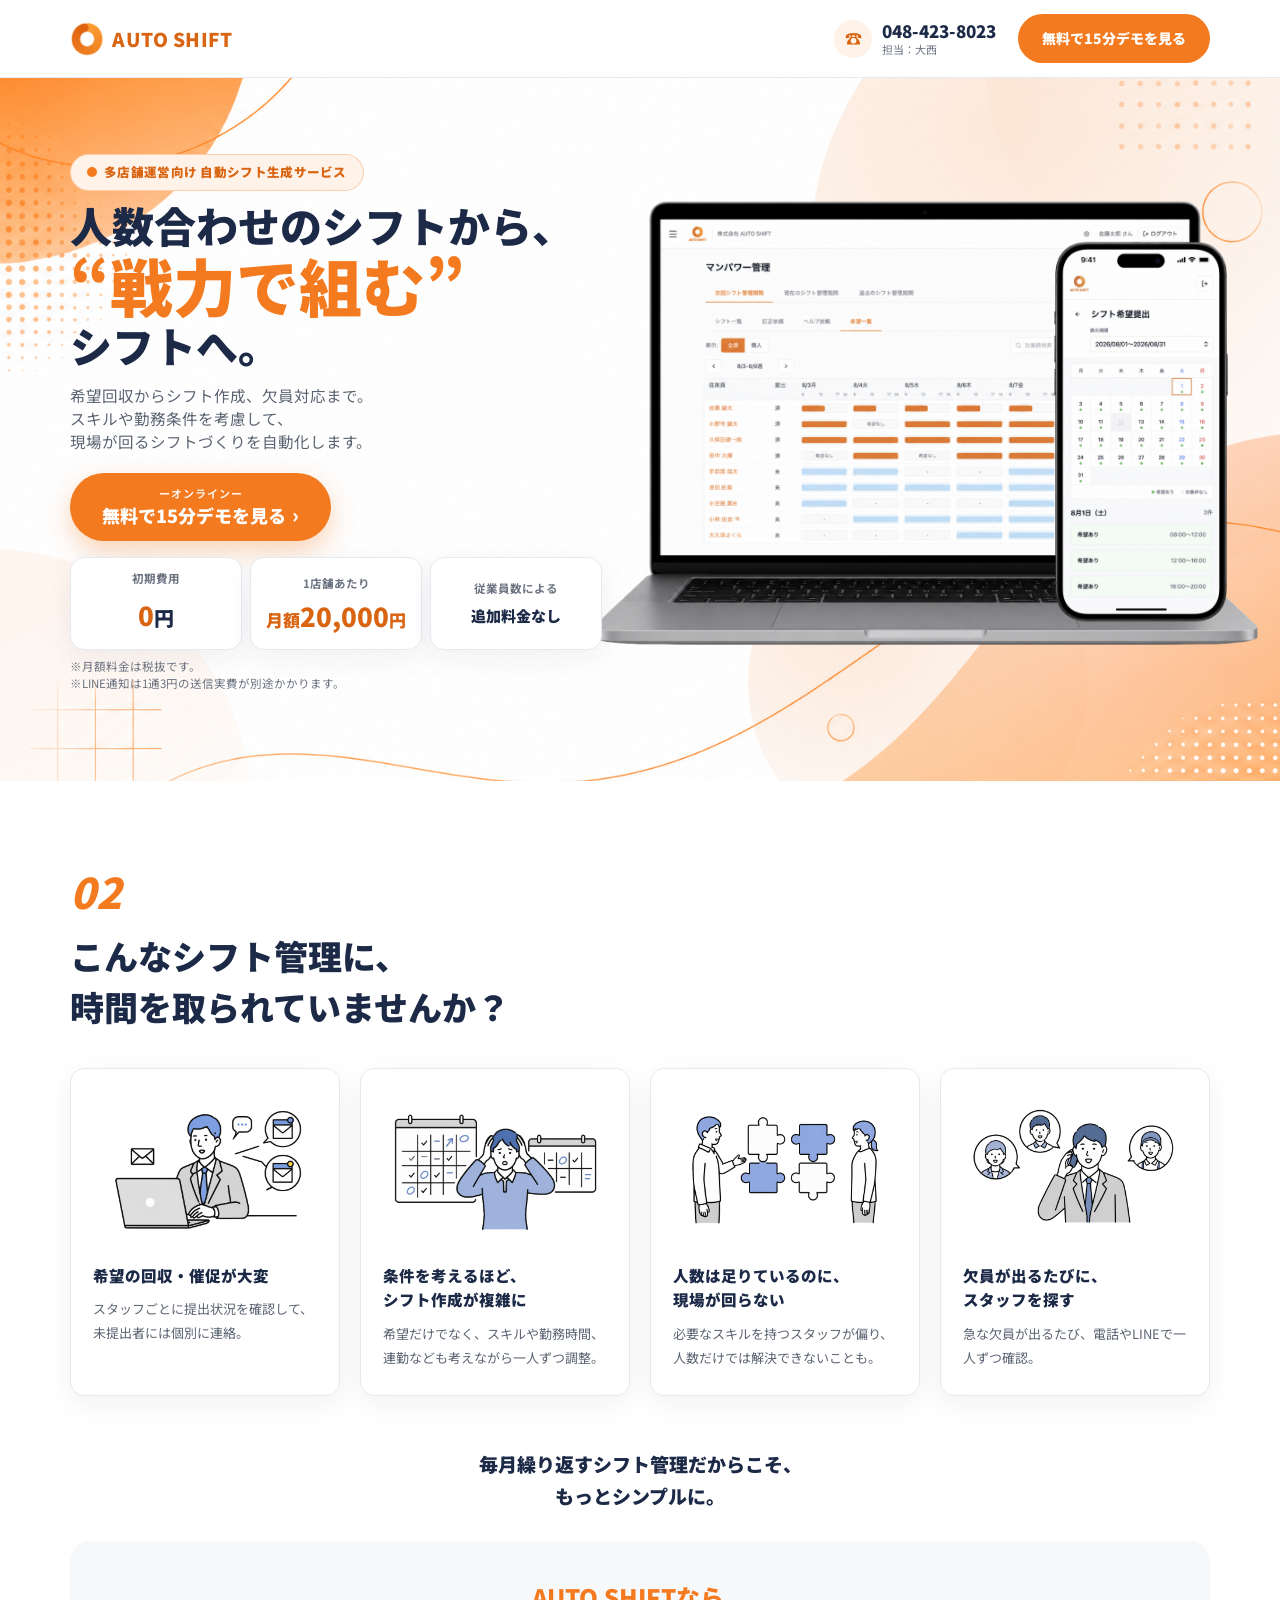
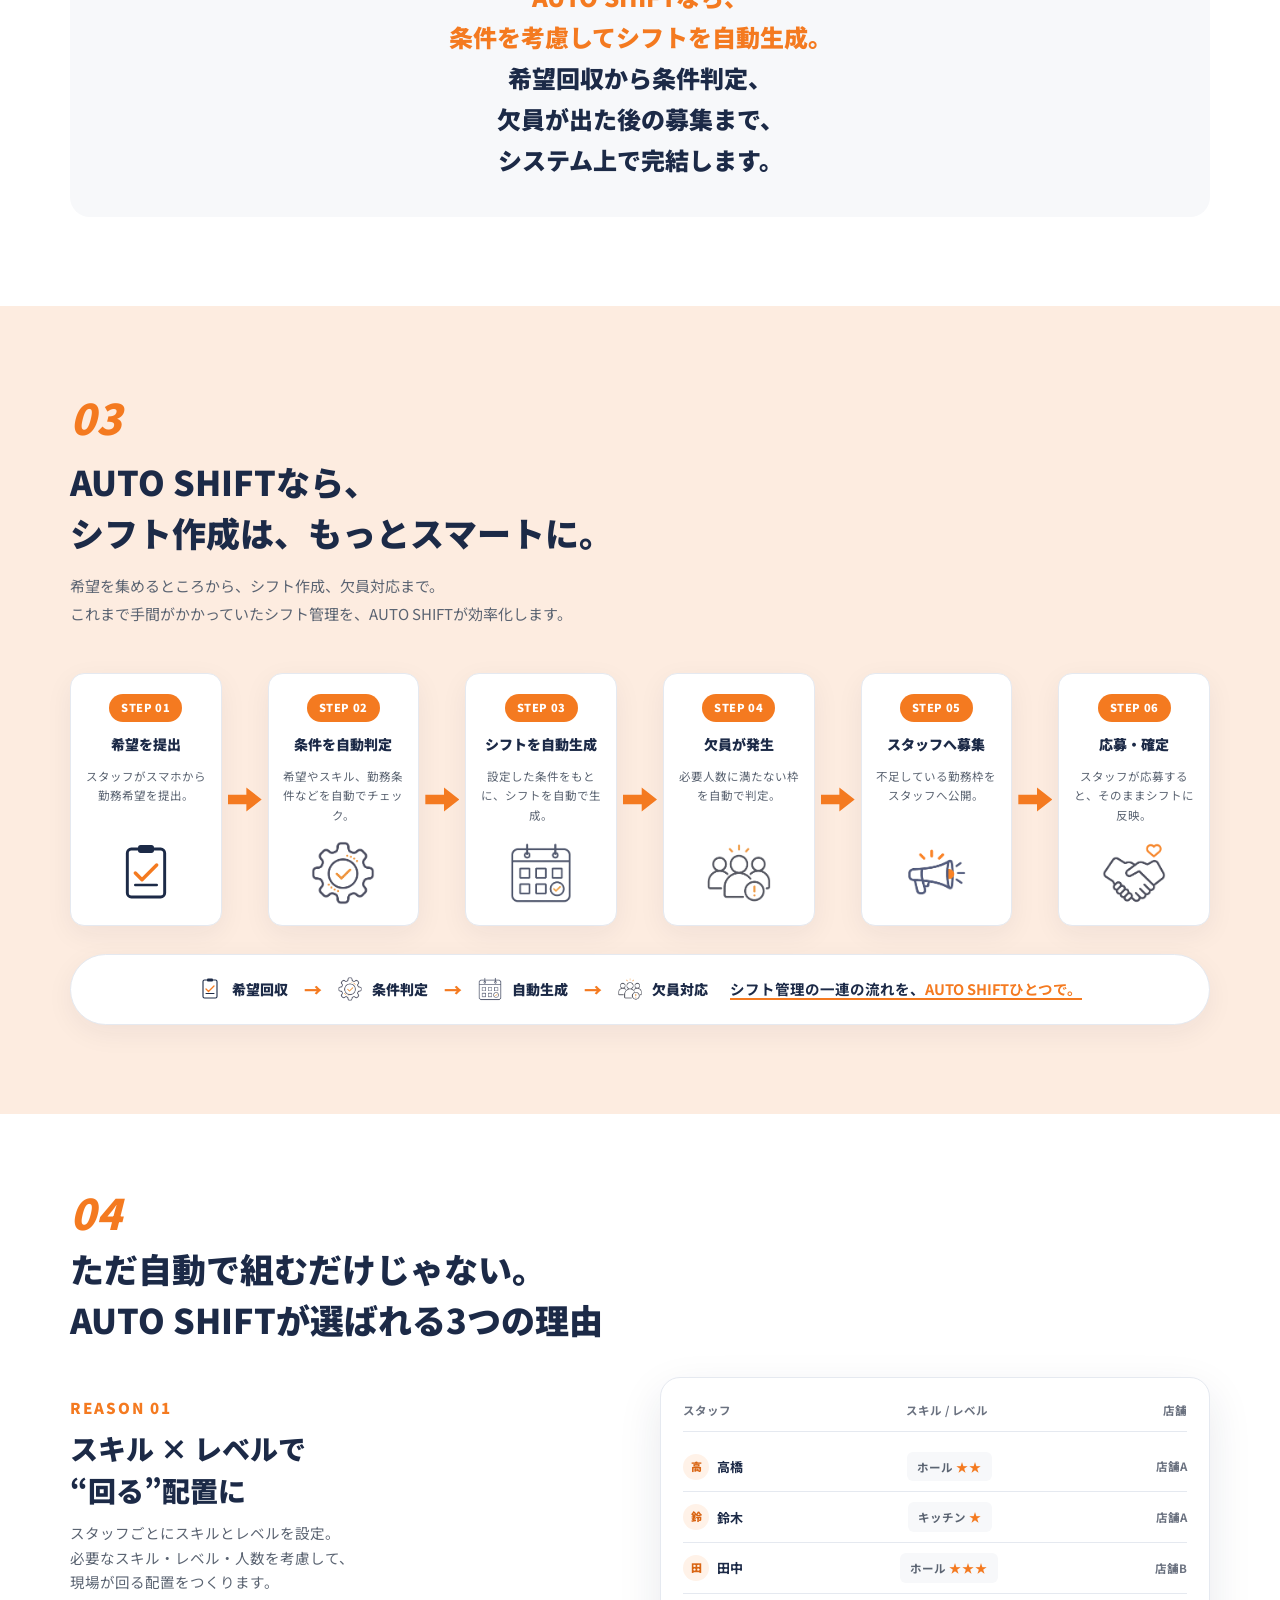
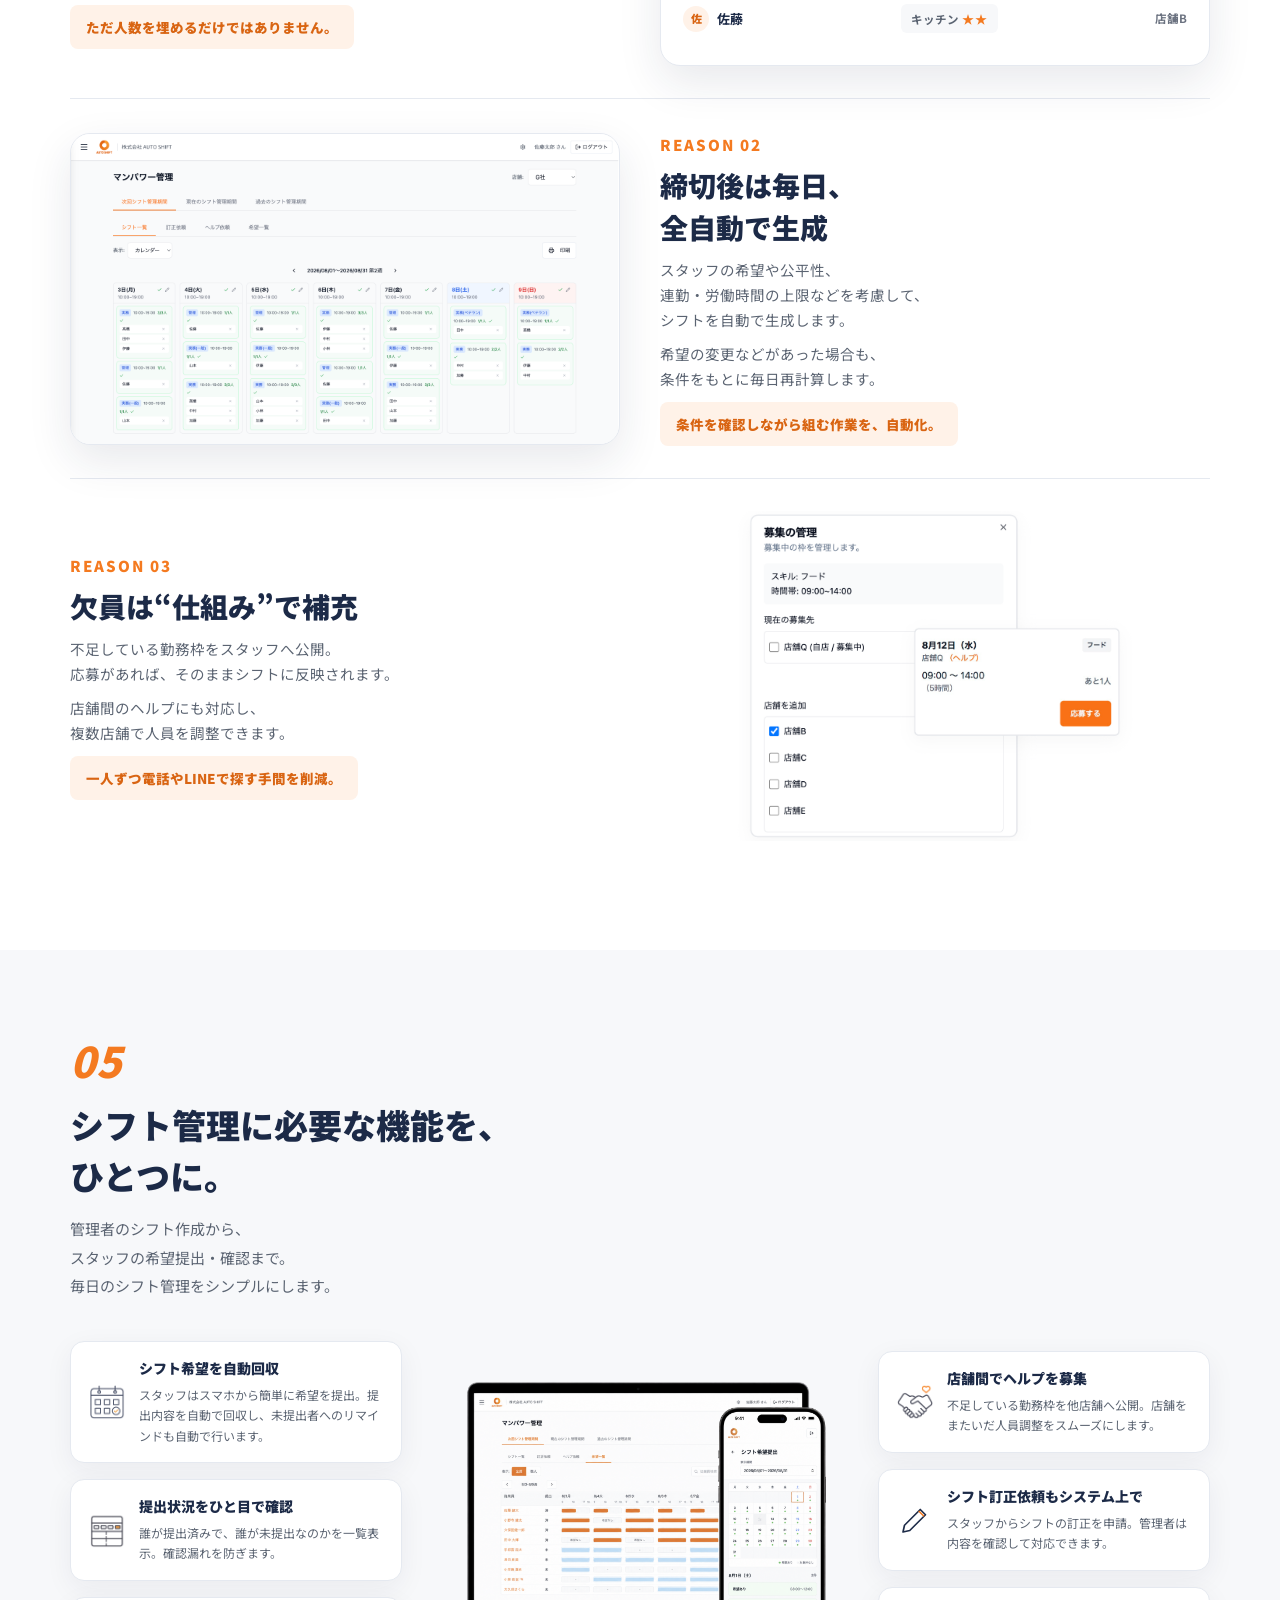
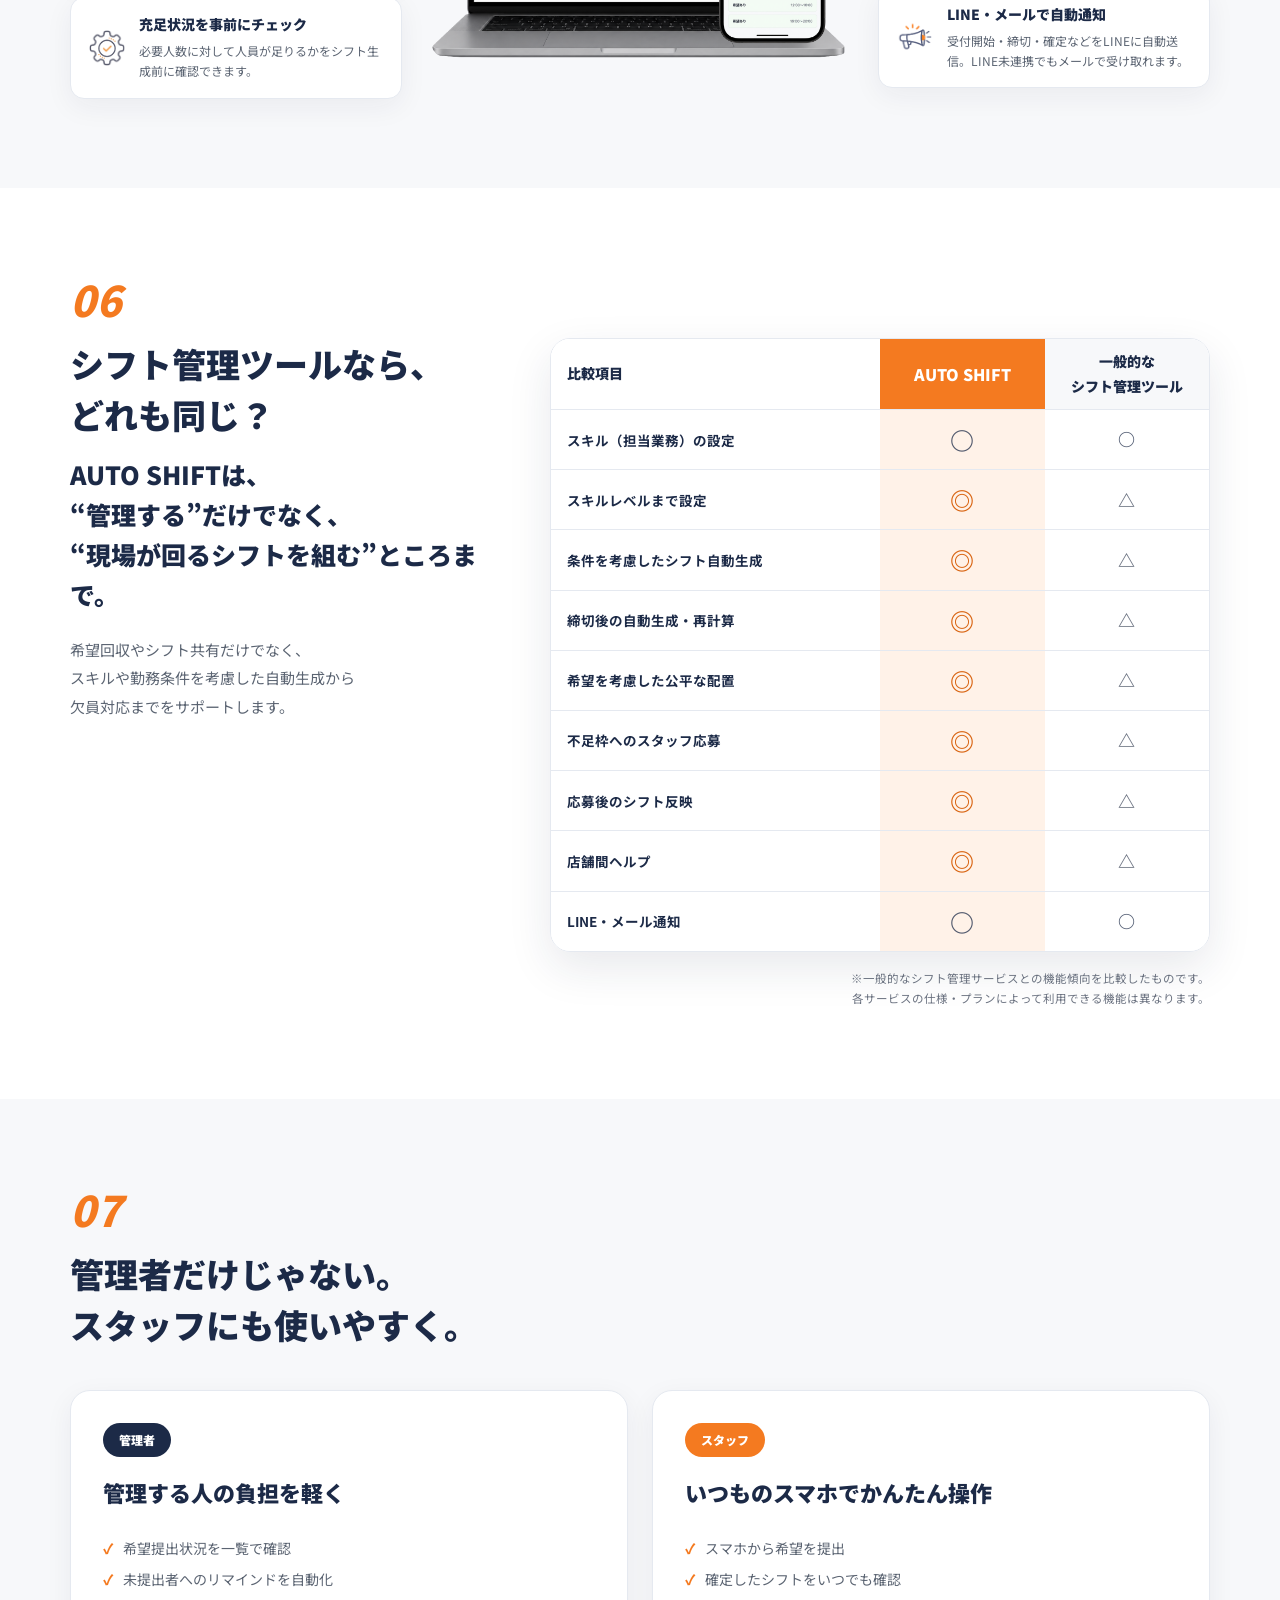
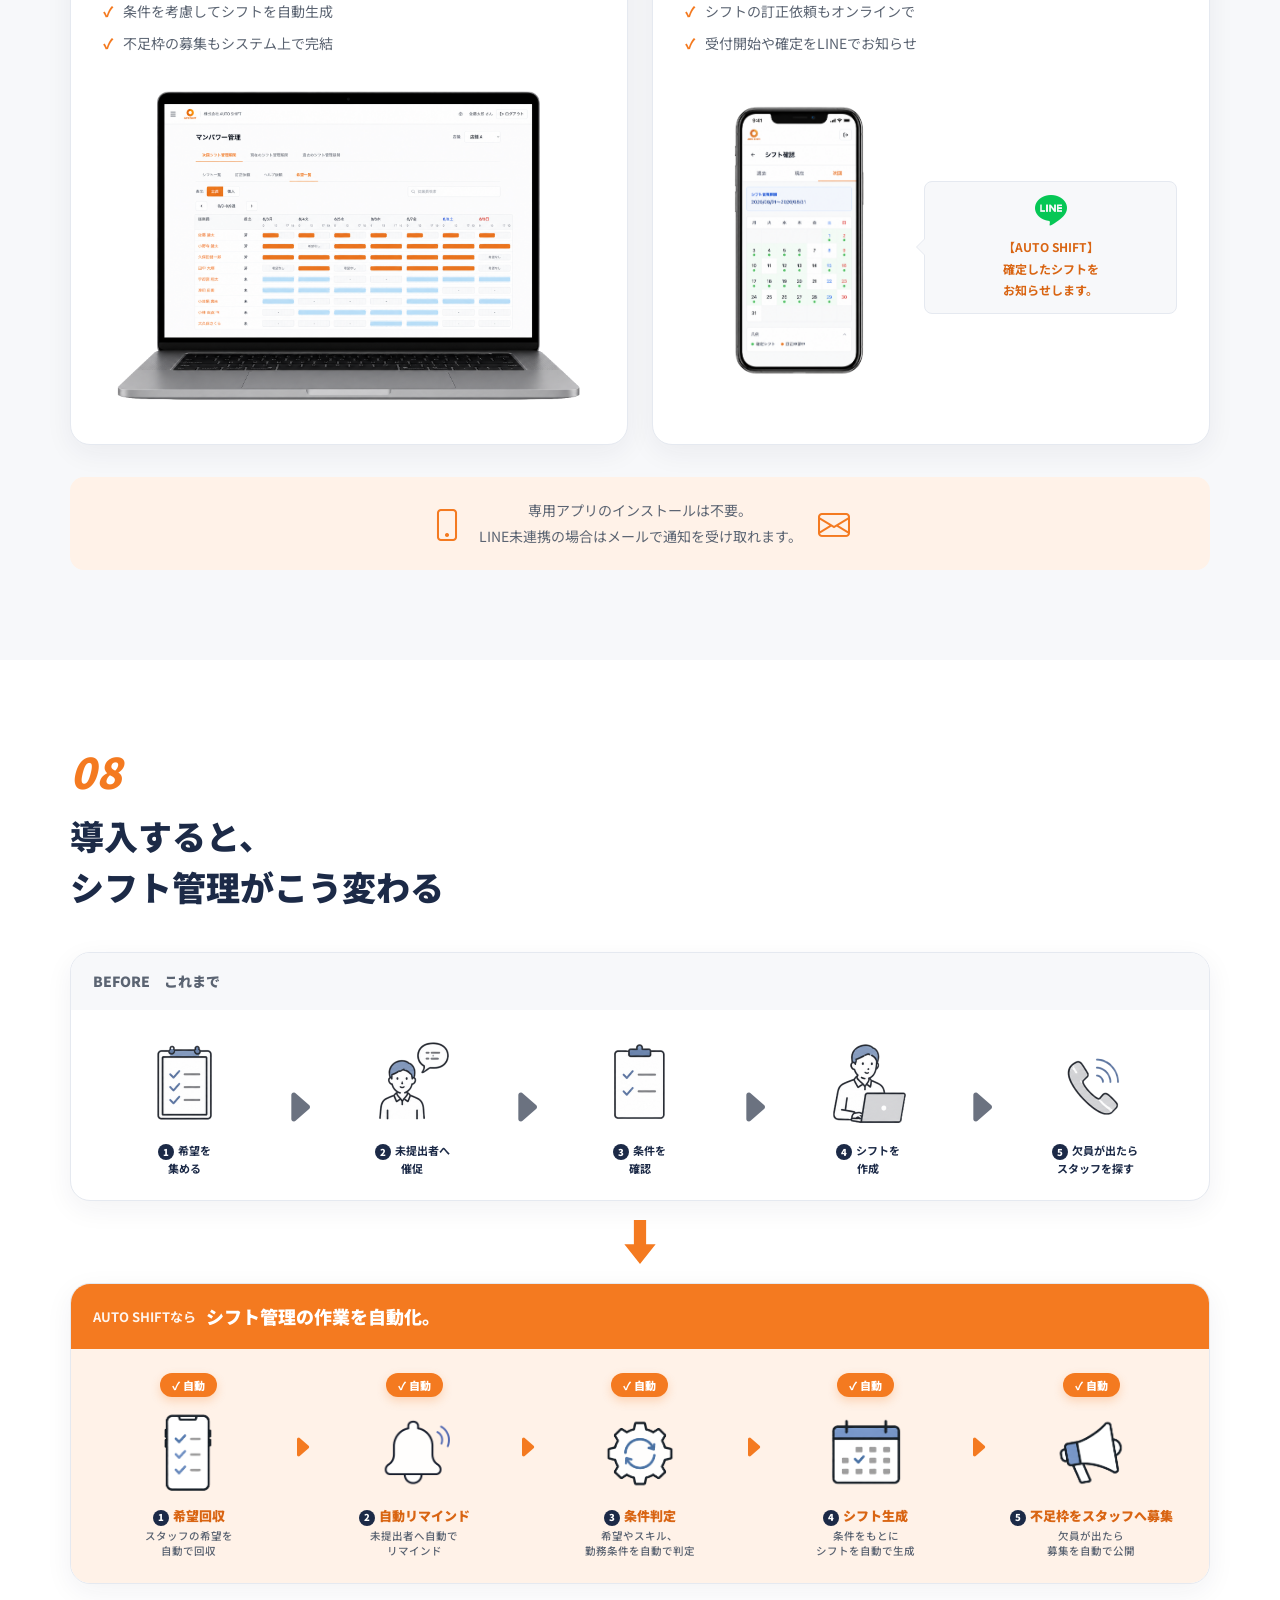
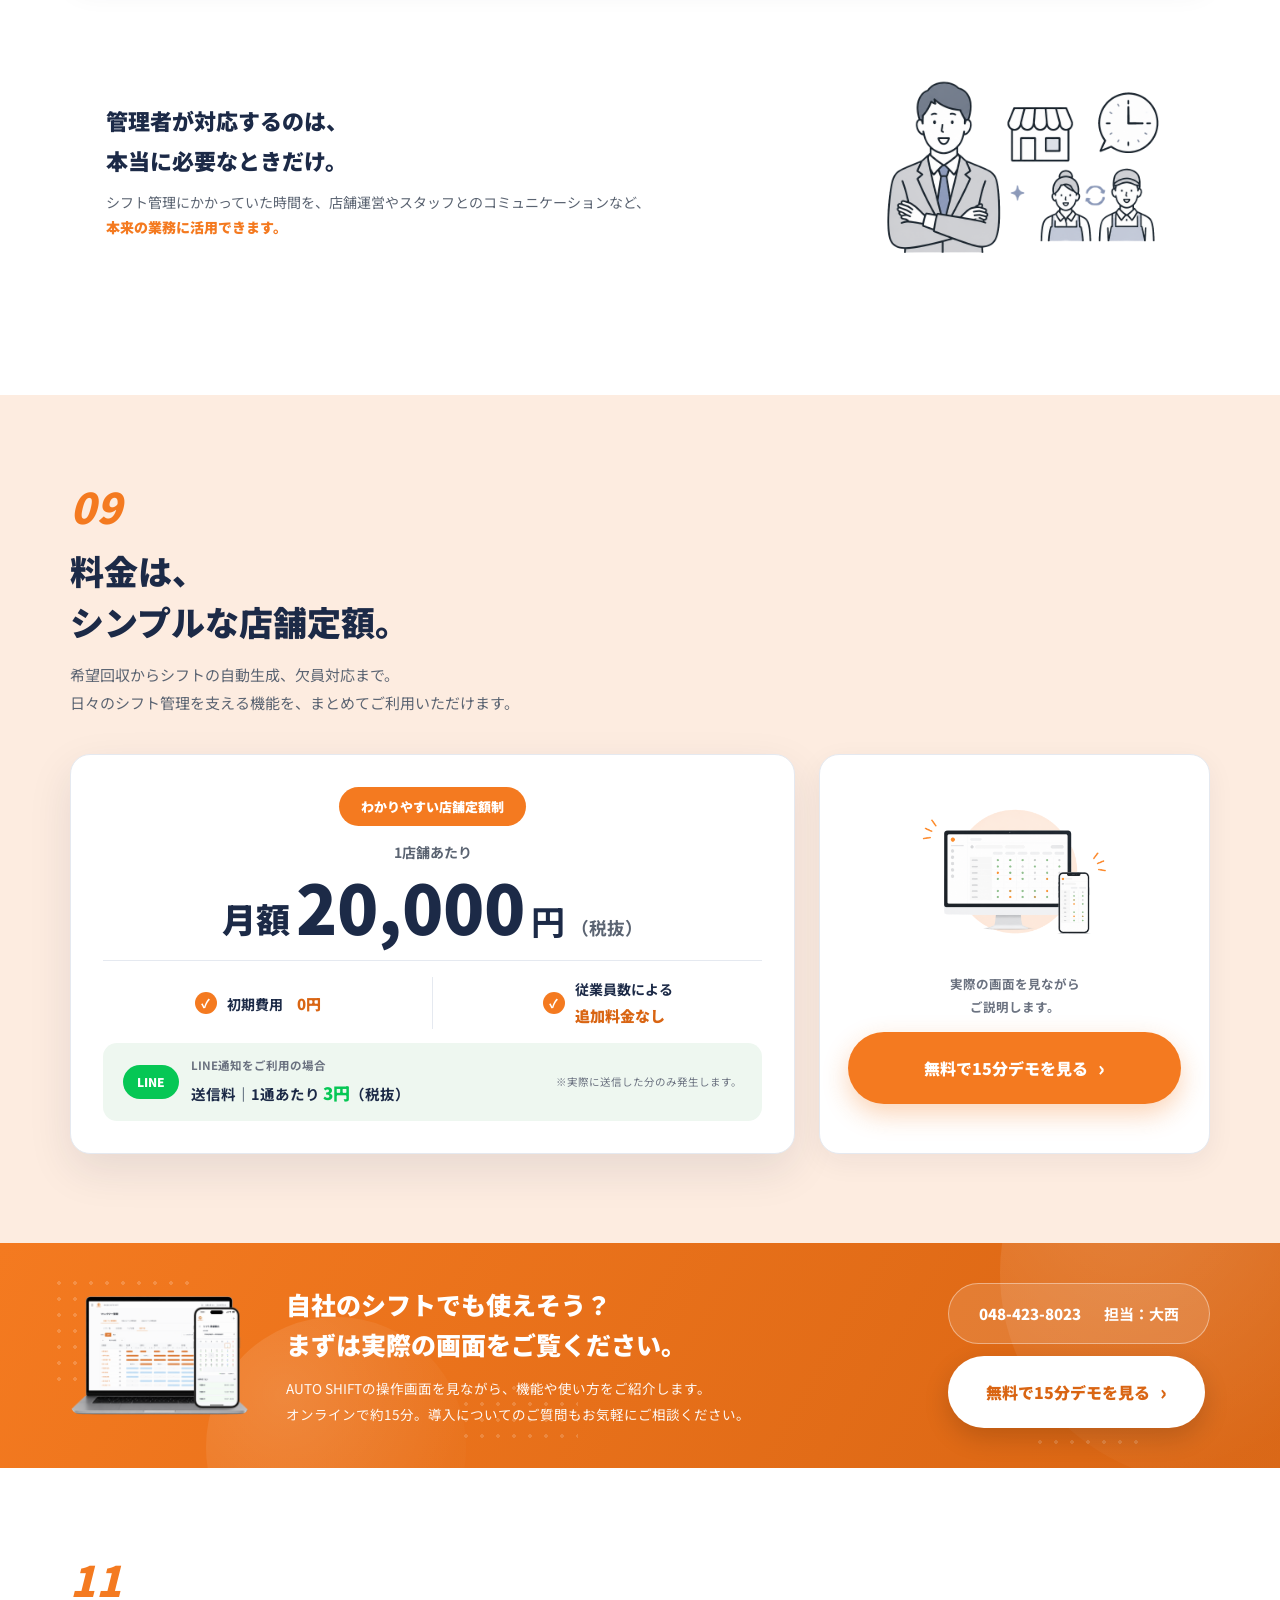
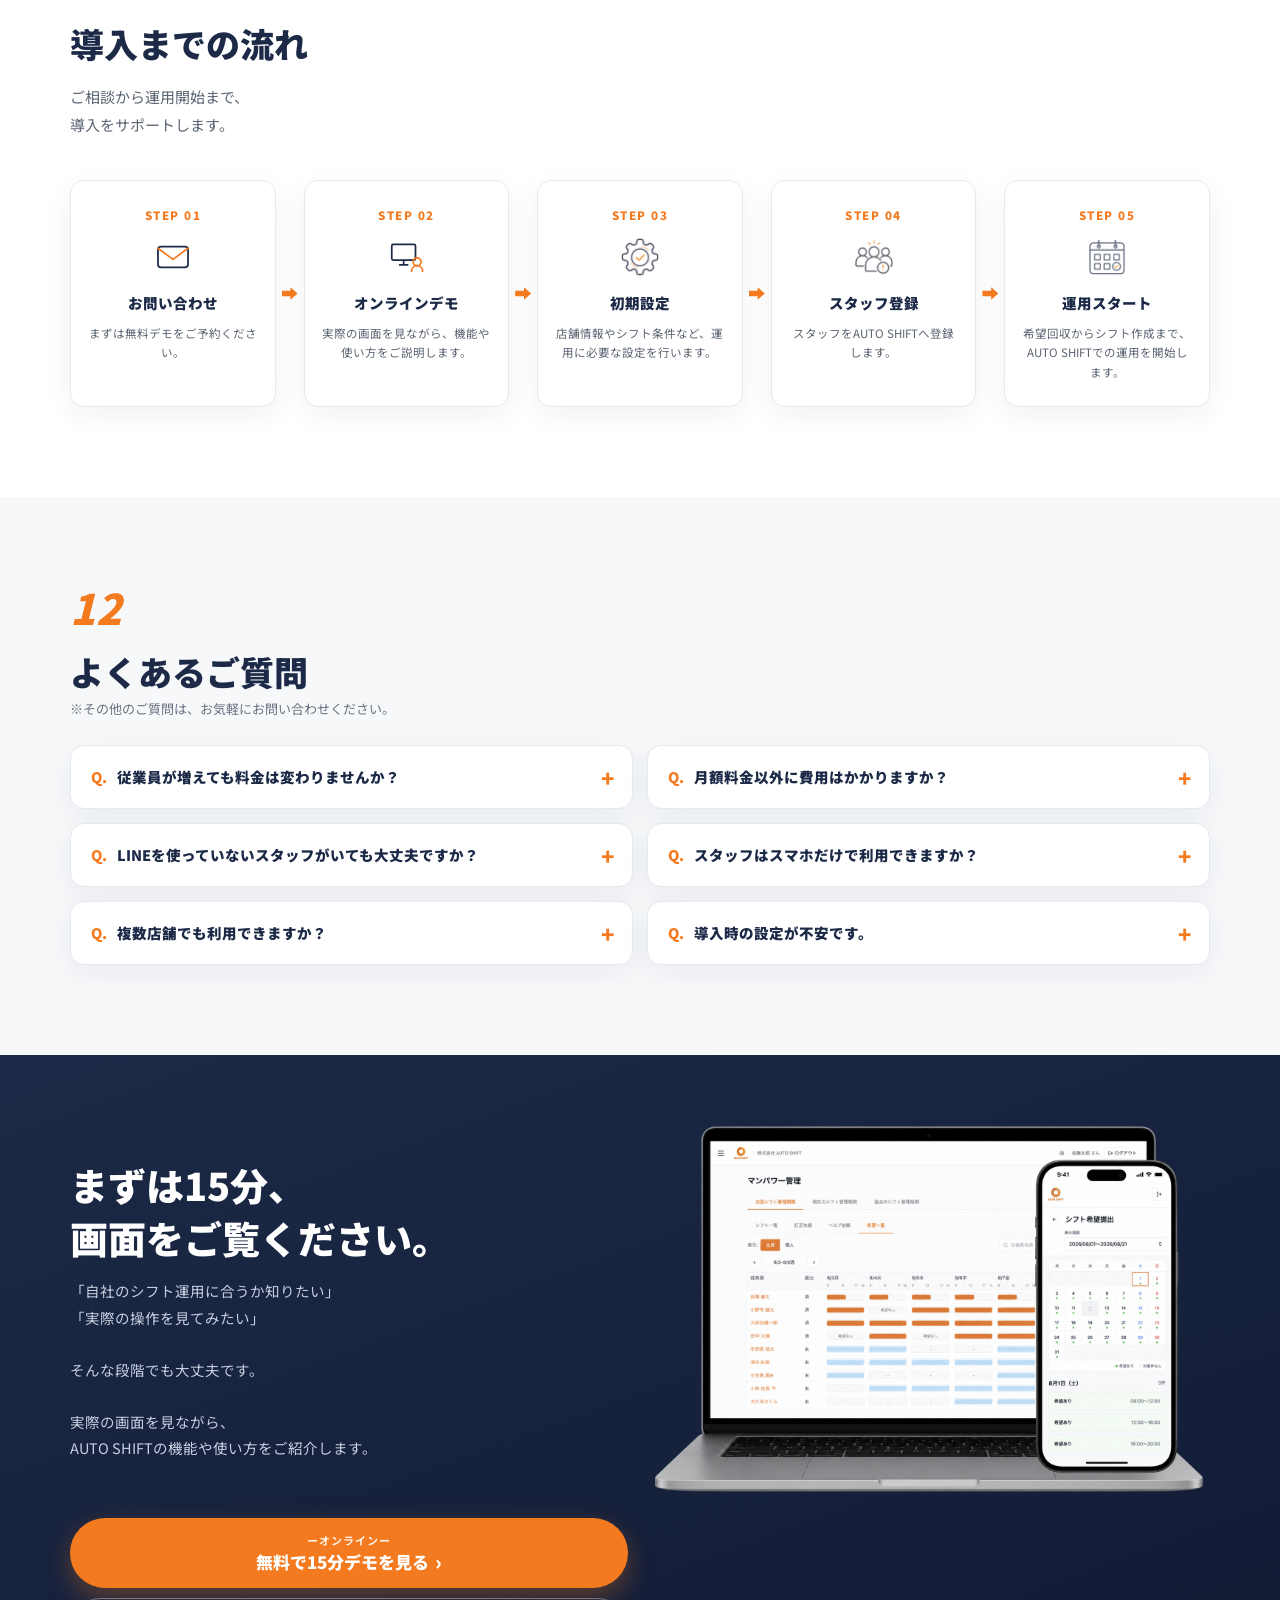
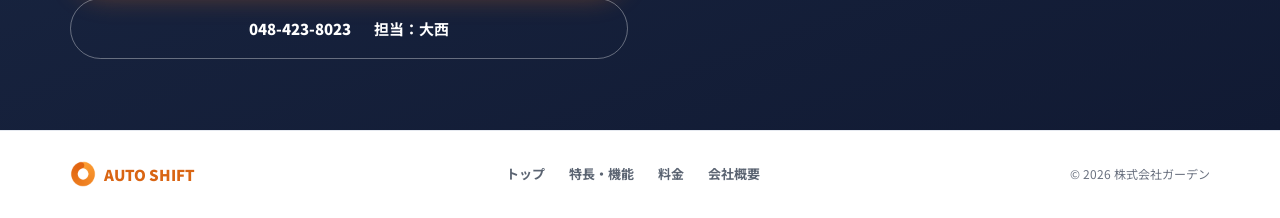
==== commit 3afd6982: "Add files via upload" ====
--- a/index.html
+++ b/index.html
@@ -106,7 +106,14 @@
         </div>
       </div>
       <p class="pain-sum fade-up">毎月繰り返すシフト管理だからこそ、<br>
-        <span class="accent">もっとシンプルに。</span></p>
+        もっとシンプルに。</p>
+      <div class="pain-scheme-card fade-up">
+        <p><span class="accent">AUTO SHIFTなら、<br>
+          条件を考慮してシフトを自動生成。</span><br>
+          希望回収から条件判定、<br>
+          欠員が出た後の募集まで、<br>
+          システム上で完結します。</p>
+      </div>
     </div>
   </section>
   
@@ -118,9 +125,9 @@
       </div>
       <div class="sec-head fade-up">
         <h2>AUTO SHIFTなら、<br>
-          シフト管理を“仕組み”に。</h2>
+          シフト作成は、もっとスマートに。</h2>
         <p class="sec-lead">希望を集めるところから、シフト作成、欠員対応まで。<br>
-          これまで管理者が行っていた作業を効率化します。</p>
+          これまで手間がかかっていたシフト管理を、AUTO SHIFTが効率化します。</p>
       </div>
       <div class="flow6 fade-up">
         <div class="flow-step">
@@ -492,27 +499,27 @@
           <div class="ba-body ba-body-icons">
             <div class="ba-icon-step">
               <img src="images/08-01.png" alt="">
-              <span>希望を<br>集める</span>
+              <span><b class="ba-step-num">1</b>希望を<br>集める</span>
             </div>
             <div class="ba-icon-arrow" aria-hidden="true"><i class="bi bi-caret-right-fill"></i></div>
             <div class="ba-icon-step">
               <img src="images/08-02.png" alt="">
-              <span>未提出者へ<br>催促</span>
+              <span><b class="ba-step-num">2</b>未提出者へ<br>催促</span>
             </div>
             <div class="ba-icon-arrow" aria-hidden="true"><i class="bi bi-caret-right-fill"></i></div>
             <div class="ba-icon-step">
               <img src="images/08-03.png" alt="">
-              <span>条件を<br>確認</span>
+              <span><b class="ba-step-num">3</b>条件を<br>確認</span>
             </div>
             <div class="ba-icon-arrow" aria-hidden="true"><i class="bi bi-caret-right-fill"></i></div>
             <div class="ba-icon-step">
               <img src="images/08-04.png" alt="">
-              <span>シフトを<br>作成</span>
+              <span><b class="ba-step-num">4</b>シフトを<br>作成</span>
             </div>
             <div class="ba-icon-arrow" aria-hidden="true"><i class="bi bi-caret-right-fill"></i></div>
             <div class="ba-icon-step">
               <img src="images/08-05.png" alt="">
-              <span>欠員が出たら<br>スタッフを探す</span>
+              <span><b class="ba-step-num">5</b>欠員が出たら<br>スタッフを探す</span>
             </div>
           </div>
         </div>
@@ -520,36 +527,52 @@
           <div class="arrow-h" style="width:44px;height:34px" aria-hidden="true">
           </div>
         </div>
-        <div class="ba-col">
+        <div class="ba-col ba-auto">
           <div class="ba-head after">
-            AUTO SHIFTなら
+            <span class="ba-after-label">AUTO SHIFTなら</span>
+            <strong class="ba-after-title">シフト管理の作業を自動化。</strong>
           </div>
           <div class="ba-body ba-body-icons">
-            <div class="ba-icon-step">
+            <div class="ba-icon-step ba-auto-step">
+              <span class="ba-auto-badge">✓ 自動</span>
               <img src="images/08-06.png" alt="">
-              <span>希望を<br>自動回収</span>
+              <span class="ba-step-title"><b class="ba-step-num">1</b>希望回収</span>
+              <small class="ba-step-desc">スタッフの希望を<br>自動で回収</small>
             </div>
             <div class="ba-icon-arrow" aria-hidden="true"><i class="bi bi-caret-right-fill"></i></div>
-            <div class="ba-icon-step">
+            <div class="ba-icon-step ba-auto-step">
+              <span class="ba-auto-badge">✓ 自動</span>
+              <img src="images/08-06a.png" alt="">
+              <span class="ba-step-title"><b class="ba-step-num">2</b>自動リマインド</span>
+              <small class="ba-step-desc">未提出者へ自動で<br>リマインド</small>
+            </div>
+            <div class="ba-icon-arrow" aria-hidden="true"><i class="bi bi-caret-right-fill"></i></div>
+            <div class="ba-icon-step ba-auto-step">
+              <span class="ba-auto-badge">✓ 自動</span>
               <img src="images/08-07.png" alt="">
-              <span>条件を<br>自動判定</span>
+              <span class="ba-step-title"><b class="ba-step-num">3</b>条件判定</span>
+              <small class="ba-step-desc">希望やスキル、<br>勤務条件を自動で判定</small>
             </div>
             <div class="ba-icon-arrow" aria-hidden="true"><i class="bi bi-caret-right-fill"></i></div>
-            <div class="ba-icon-step">
+            <div class="ba-icon-step ba-auto-step">
+              <span class="ba-auto-badge">✓ 自動</span>
               <img src="images/08-08.png" alt="">
-              <span>シフトを<br>自動生成</span>
+              <span class="ba-step-title"><b class="ba-step-num">4</b>シフト生成</span>
+              <small class="ba-step-desc">条件をもとに<br>シフトを自動で生成</small>
             </div>
             <div class="ba-icon-arrow" aria-hidden="true"><i class="bi bi-caret-right-fill"></i></div>
-            <div class="ba-icon-step">
+            <div class="ba-icon-step ba-auto-step">
+              <span class="ba-auto-badge">✓ 自動</span>
               <img src="images/08-09.png" alt="">
-              <span>不足枠を<br>スタッフへ募集</span>
+              <span class="ba-step-title"><b class="ba-step-num">5</b>不足枠をスタッフへ募集</span>
+              <small class="ba-step-desc">欠員が出たら<br>募集を自動で公開</small>
             </div>
           </div>
         </div>
       </div>
       <div class="ba-bottom fade-up">
         <div class="ba-bottom-text">
-          <h3>管理者は、必要な部分だけ対応。</h3>
+          <h3>管理者が対応するのは、<br>本当に必要なときだけ。</h3>
           <p>シフト管理にかかっていた時間を、店舗運営やスタッフとのコミュニケーションなど、<br>
             <span class="accent" style="font-weight:900">本来の業務に活用できます。</span></p>
         </div>
@@ -569,8 +592,8 @@
       <div class="sec-head fade-up">
         <h2>料金は、<br>
           シンプルな店舗定額。</h2>
-        <p class="sec-lead">従業員数にかかわらず、<br>
-          1店舗ごとのわかりやすい料金です。</p>
+        <p class="price-body fade-up in-view">希望回収からシフトの自動生成、欠員対応まで。<br>
+          日々のシフト管理を支える機能を、まとめてご利用いただけます。</p>
       </div>
       <div class="price-panel fade-up">
         <div class="price-main-card">
@@ -607,7 +630,7 @@
         <div class="price-side">
           <div class="price-cta-card">
             <div class="price-cta-visual">
-              <img src="images/hero-pc-phone.png" alt="AUTO SHIFTの管理画面イメージ">
+              <img src="images/09.png" alt="AUTO SHIFTの管理画面イメージ">
             </div>
             <p class="cta-note">実際の画面を見ながら<br>
               ご説明します。</p>
@@ -615,11 +638,9 @@
           </div>
         </div>
       </div>
-      <p class="price-body fade-up">希望回収からシフトの自動生成、欠員対応まで。<br>
-        日々のシフト管理を支える機能を、まとめてご利用いただけます。</p>
-    </div>
-  </section>
-  
+    </div>
+  </section>
+
   <!-- 10 中間CTA -->
   <section class="mid-cta" id="contact-form">
     <div class="wrap">
@@ -764,7 +785,6 @@
     <div class="wrap">
       <div class="final-grid fade-up">
         <div class="final-copy">
-          <span class="cta-tag">オンライン約15分</span>
           <h2>まずは15分、<br>
             画面をご覧ください。</h2>
           <p>「自社のシフト運用に合うか知りたい」<br>
@@ -780,7 +800,7 @@
         </div>
         <div class="final-col-side">
           <div class="final-actions">
-            <a class="btn btn-primary js-cta" href="#contact-form">無料で15分デモを見る</a> <span class="cta-note">オンライン約15分</span> <a class="btn btn-tel" href="tel:0484238023"><b>048-423-8023</b>　担当：大西</a>
+            <a class="btn btn-primary js-cta hero-btn" href="#contact-form"> <span class="hero-btn-sub">ーオンラインー</span> <span class="hero-btn-main">無料で15分デモを見る<span class="arrow">›</span></span> </a> <a class="btn btn-tel" href="tel:0484238023"><b>048-423-8023</b>　担当：大西</a>
           </div>
         </div>
       </div>
--- a/css/style.css
+++ b/css/style.css
@@ -326,8 +326,8 @@
 }
 .badge::before {
   content: "";
-  width: 6px;
-  height: 6px;
+  width: 10px;
+  height: 10px;
   border-radius: 50%;
   background: var(--orange);
   flex: none
@@ -399,6 +399,10 @@
   padding: 10px 8px;
   text-align: center;
   box-shadow: var(--shadow-card);
+  display: flex;
+  flex-direction: column;
+  justify-content: center;
+  gap: 4px;
 }
 .p-chip .lbl {
   font-size: 11.5px;
@@ -489,6 +493,19 @@
 .pain-sum {
   text-align: center;
   margin-top: 52px;
+  font-size: clamp(16px, 2vw, 19px);
+  font-weight: 900;
+  color: var(--navy);
+  line-height: 1.7
+}
+.pain-scheme-card {
+  background: var(--bg-soft);
+  border-radius: var(--radius-lg);
+  margin-top: 28px;
+  padding: clamp(24px, 3.5vw, 36px);
+  text-align: center;
+}
+.pain-scheme-card p {
   font-size: clamp(18px, 2.4vw, 24px);
   font-weight: 900;
   color: var(--navy);
@@ -1096,7 +1113,17 @@
 }
 .ba-head.after {
   background: var(--orange);
-  color: #fff
+  color: #fff;
+  flex-wrap: wrap
+}
+.ba-after-label {
+  font-size: 13px;
+  font-weight: 700;
+  opacity: .92
+}
+.ba-after-title {
+  font-size: 18px;
+  font-weight: 900
 }
 .ba-body {
   padding: 24px 22px
@@ -1130,8 +1157,8 @@
   min-width: 0
 }
 .ba-icon-step img {
-  width: 160px;
-  height: 160px;
+  width: 100px;
+  height: 100px;
   margin-bottom: 8px
 }
 .ba-icon-step span {
@@ -1139,6 +1166,22 @@
   color: var(--navy);
   font-weight: 700;
   line-height: 1.5
+}
+.ba-step-num {
+  display: inline-flex;
+  align-items: center;
+  justify-content: center;
+  width: 16px;
+  height: 16px;
+  border-radius: 50%;
+  background: var(--navy);
+  color: #fff;
+  font-size: 9.5px;
+  font-weight: 900;
+  font-style: normal;
+  margin-right: 4px;
+  vertical-align: middle;
+  flex: none
 }
 .ba-icon-arrow {
   flex: none;
@@ -1154,6 +1197,49 @@
 }
 .ba-head.after ~ .ba-body .ba-step {
   color: var(--navy)
+}
+.ba-auto-step .ba-auto-badge {
+  display: inline-flex;
+  align-items: center;
+  gap: 4px;
+  background: var(--orange);
+  color: #fff;
+  font-size: 11px;
+  font-weight: 900;
+  padding: 4px 12px;
+  border-radius: 999px;
+  margin-bottom: 10px;
+  box-shadow: 0 4px 10px rgba(244, 122, 32, .25)
+}
+.ba-auto-step .ba-step-title {
+  display: block;
+  font-size: 13px;
+  font-weight: 900;
+  color: var(--orange-dark);
+  line-height: 1.4;
+  margin-top: 2px
+}
+.ba-auto-step .ba-step-desc {
+  display: block;
+  font-size: 10.5px;
+  color: var(--gray);
+  font-weight: 500;
+  line-height: 1.5;
+  margin-top: 2px
+}
+.ba-col.ba-auto .ba-body-icons {
+  gap: 4px;
+  align-items: flex-start
+}
+.ba-col.ba-auto .ba-icon-step img,
+.ba-col.ba-auto .ba-auto-icon {
+  width: 92px;
+  height: 92px;
+  margin-bottom: 6px
+}
+.ba-col.ba-auto .ba-icon-arrow {
+  font-size: 26px;
+  margin-top: 50px
 }
 .ba-arrow-col {
   display: flex;
@@ -1207,7 +1293,7 @@
 .price-main-card {
   background: #fff;
   border-radius: var(--radius-lg);
-  padding: clamp(28px, 4vw, 44px);
+  padding: clamp(22px, 2.8vw, 32px);
   text-align: center;
   box-shadow: var(--shadow-soft);
   border: 1px solid var(--border);
@@ -1220,13 +1306,13 @@
   font-size: 13px;
   padding: 8px 22px;
   border-radius: 999px;
-  margin-bottom: 20px;
+  margin-bottom: 14px;
 }
 .price-main-card .lbl {
   font-size: 14px;
   font-weight: 700;
   color: var(--gray);
-  margin-bottom: 8px
+  margin-bottom: 4px
 }
 .price-big {
   font-size: clamp(40px, 7vw, 68px);
@@ -1255,8 +1341,8 @@
   align-items: center;
   justify-content: center;
   gap: 20px;
-  margin-top: 26px;
-  padding-top: 26px;
+  margin-top: 16px;
+  padding-top: 16px;
   border-top: 1px solid var(--border);
 }
 .benefit {
@@ -1299,10 +1385,10 @@
   align-items: center;
   justify-content: space-between;
   gap: 16px;
-  margin-top: 24px;
+  margin-top: 14px;
   background: #eef7f0;
   border-radius: var(--radius-md);
-  padding: 16px 20px;
+  padding: 12px 20px;
 }
 .price-line-main {
   display: flex;
@@ -1371,11 +1457,11 @@
 .price-cta-card .btn-primary {
   width: 100%
 }
-.price-body {
-  max-width: 680px;
-  margin: 24px auto 0;
-  text-align: center;
-  font-size: 14.5px;
+.sec-head .price-body {
+  max-width: none;
+  margin: 14px 0 0;
+  text-align: left;
+  font-size: 15px;
   color: var(--gray);
   line-height: 1.9
 }
@@ -1383,26 +1469,87 @@
 .mid-cta {
   background: linear-gradient(120deg, var(--orange) 0%, var(--orange-dark) 100%);
   color: #fff;
-  padding-block: 40px
+  padding-block: 40px;
+  position: relative;
+  overflow: hidden;
+}
+.mid-cta::before {
+  content: "";
+  position: absolute;
+  width: 420px;
+  height: 420px;
+  top: -180px;
+  right: -140px;
+  border-radius: 50%;
+  background: radial-gradient(circle at 30% 30%, rgba(255, 255, 255, .16), rgba(255, 255, 255, .02) 70%);
+  pointer-events: none;
+}
+.mid-cta::after {
+  content: "";
+  position: absolute;
+  top: 14%;
+  left: 4%;
+  width: 150px;
+  height: 110px;
+  background-image: radial-gradient(#fff 1.6px, transparent 1.6px);
+  background-size: 16px 16px;
+  opacity: .18;
+  pointer-events: none;
 }
 .mid-inner {
   display: flex;
   align-items: center;
   gap: 36px;
   justify-content: space-between;
-  flex-wrap: wrap
+  flex-wrap: wrap;
+  position: relative;
+  z-index: 1;
+}
+.mid-inner::before,
+.mid-inner::after {
+  content: "";
+  position: absolute;
+  z-index: -1;
+  background-image: radial-gradient(#fff 1.6px, transparent 1.6px);
+  background-size: 16px 16px;
+  opacity: .16;
+  pointer-events: none;
+}
+.mid-inner::before {
+  width: 120px;
+  height: 70px;
+  bottom: -22px;
+  left: 34%;
+}
+.mid-inner::after {
+  width: 110px;
+  height: 90px;
+  bottom: -16px;
+  right: 6%;
 }
 .mid-visual {
   flex: none;
   width: 180px;
-  filter: saturate(0) brightness(1.9) contrast(.9);
-  opacity: .85;
+  opacity: 1;
   border-radius: 12px;
   overflow: hidden
 }
 .mid-text {
   flex: 1;
-  min-width: 260px
+  min-width: 300px;
+  position: relative;
+}
+.mid-text::before {
+  content: "";
+  position: absolute;
+  z-index: -1;
+  width: 260px;
+  height: 260px;
+  bottom: -150px;
+  left: -80px;
+  border-radius: 50%;
+  background: radial-gradient(circle at 30% 30%, rgba(255, 255, 255, .14), rgba(255, 255, 255, .02) 70%);
+  pointer-events: none;
 }
 .mid-text h3 {
   font-size: clamp(19px, 2.6vw, 25px);
@@ -1562,31 +1709,32 @@
 /* ---------- 16. 最終CTA ---------- */
 .final-cta {
   background: linear-gradient(160deg, var(--navy) 0%, var(--navy2) 100%);
-  color: #fff
+  color: #fff;
+  padding-block: clamp(40px, 5.5vw, 76px)
 }
 .final-grid {
   display: grid;
   grid-template-columns: 1fr 1fr;
-  gap: 36px;
+  gap: 24px;
   align-items: center
 }
 .final-copy .cta-tag {
   color: var(--orange);
   font-weight: 900;
   font-size: 13px;
-  margin-bottom: 14px;
+  margin-bottom: 10px;
   display: block
 }
 .final-copy h2 {
   font-size: clamp(26px, 3.6vw, 38px);
   font-weight: 900;
-  line-height: 1.5;
-  margin-bottom: 20px
+  line-height: 1.4;
+  margin-bottom: 14px
 }
 .final-copy p {
   font-size: 14.5px;
   color: #c7cee0;
-  line-height: 2
+  line-height: 1.8
 }
 .final-visual {
   position: relative
@@ -1598,13 +1746,13 @@
   display: flex;
   flex-direction: column;
   align-items: center;
-  gap: 14px;
+  gap: 10px;
   margin-top: 0
 }
 .final-actions .btn-primary {
   width: 100%;
   font-size: 17px;
-  padding: 20px 20px
+  padding: 16px 20px
 }
 .final-actions .cta-note {
   color: #c7cee0
@@ -1622,7 +1770,7 @@
 .final-col-side {
   display: flex;
   flex-direction: column;
-  gap: 16px;
+  gap: 12px;
   justify-content: center
 }
 /* ---------- 17. フッター ---------- */
@@ -1763,11 +1911,45 @@
     grid-template-columns: 1fr
   }
   .final-grid {
-    grid-template-columns: 1fr
+    grid-template-columns: 1fr;
+    gap: 18px
   }
   .final-visual {
-    max-width: 460px;
+    max-width: 320px;
     margin: 0 auto
+  }
+}
+@media(min-width:681px) and (max-width:1024px) {
+  .hero {
+    padding-block: clamp(24px, 3vw, 38px) clamp(28px, 3.5vw, 44px)
+  }
+  .hero-grid {
+    position: relative;
+    min-height: 460px
+  }
+  .hero-visual {
+    position: absolute;
+    top: 0;
+    bottom: 0;
+    right: 0;
+    width: 50%;
+    margin: 0;
+    display: flex;
+    align-items: center;
+    justify-content: flex-end;
+    z-index: 0
+  }
+  .hero-visual img {
+    width: 100%;
+    height: auto;
+    max-height: 100%;
+    object-fit: contain;
+    opacity: .8;
+    transform: none
+  }
+  .hero-grid > .fade-up:not(.hero-visual) {
+    padding: 30px 28px;
+    margin: 28px
   }
 }
 @media(max-width:680px) {
@@ -1834,11 +2016,19 @@
   }
   .flow-summary {
     flex-direction: column;
+    border-radius: var(--radius-lg);
     padding: 20px
   }
   .flow-summary .fs-text {
     margin-left: 0;
     margin-top: 6px
+  }
+  .pair-foot {
+    gap: 10px;
+    padding: 16px 14px
+  }
+  .pair-foot i {
+    font-size: 24px
   }
   .func-col {
     flex-direction: column
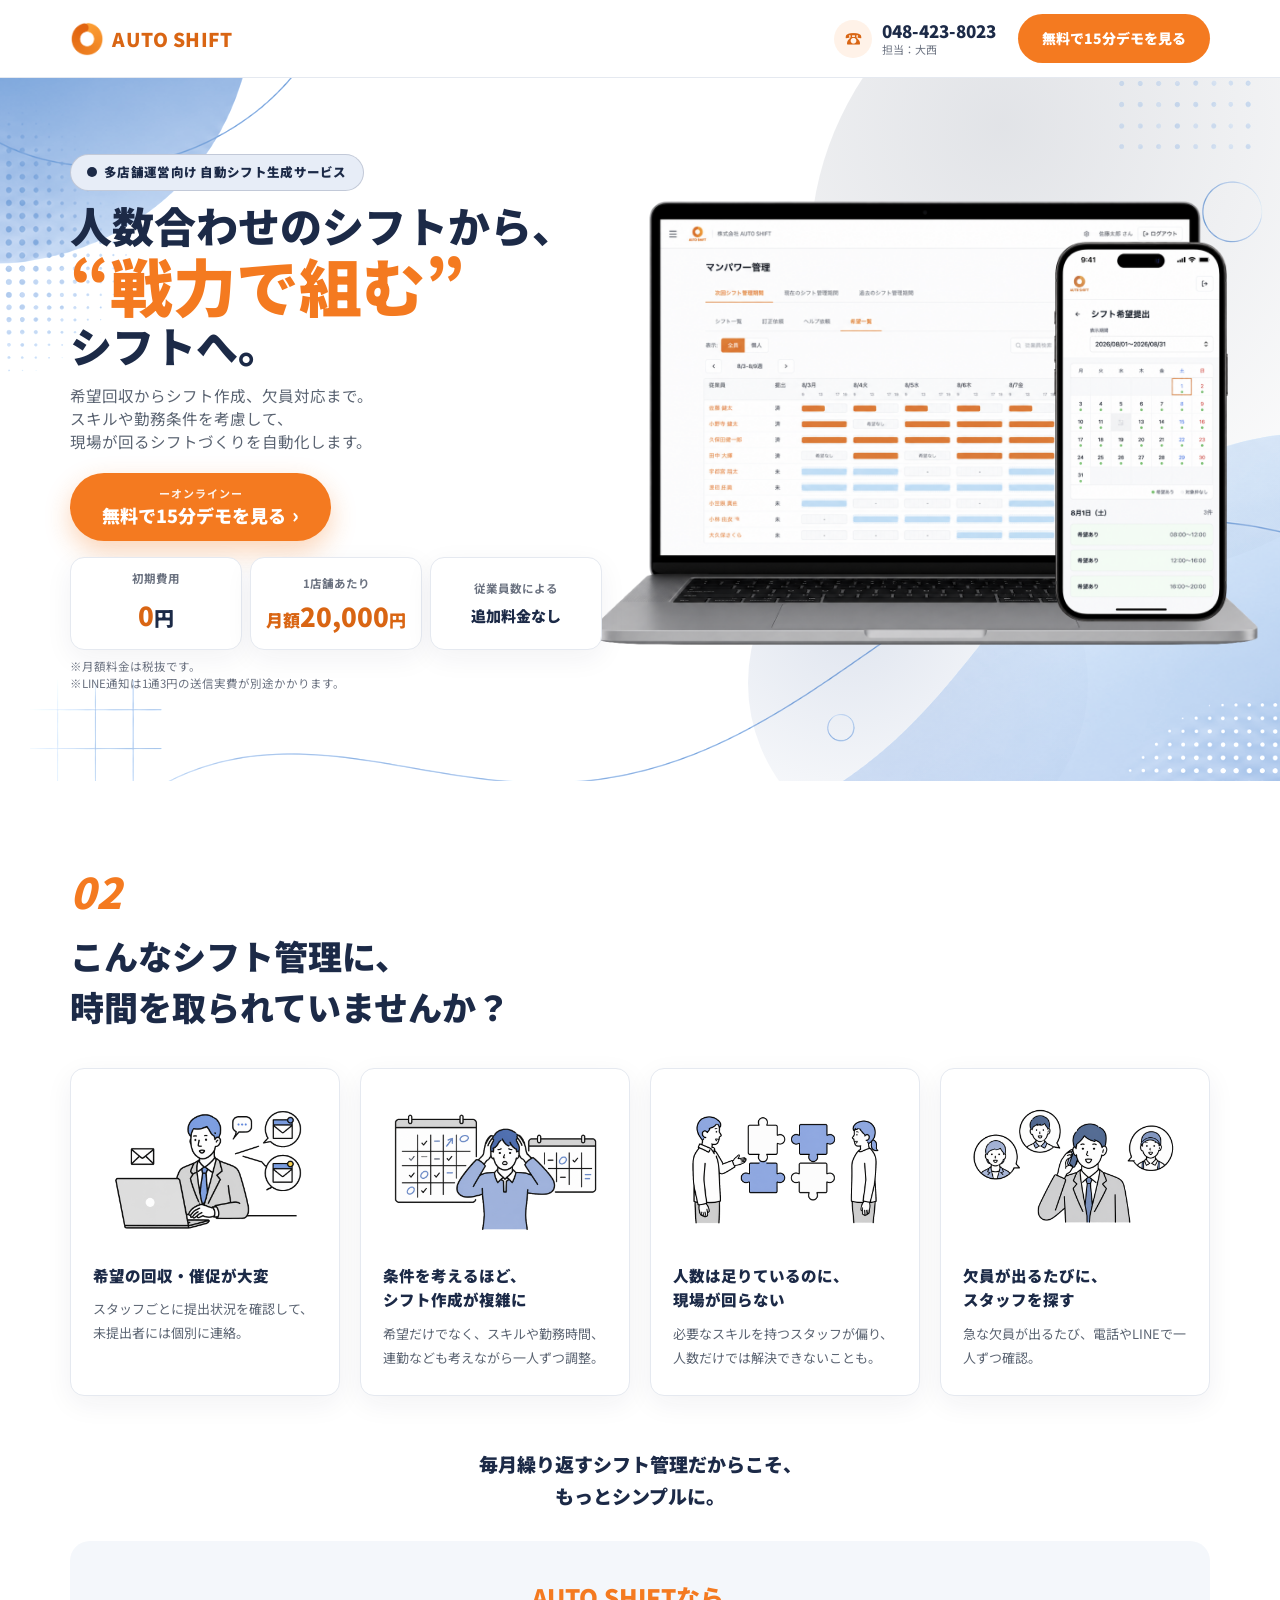
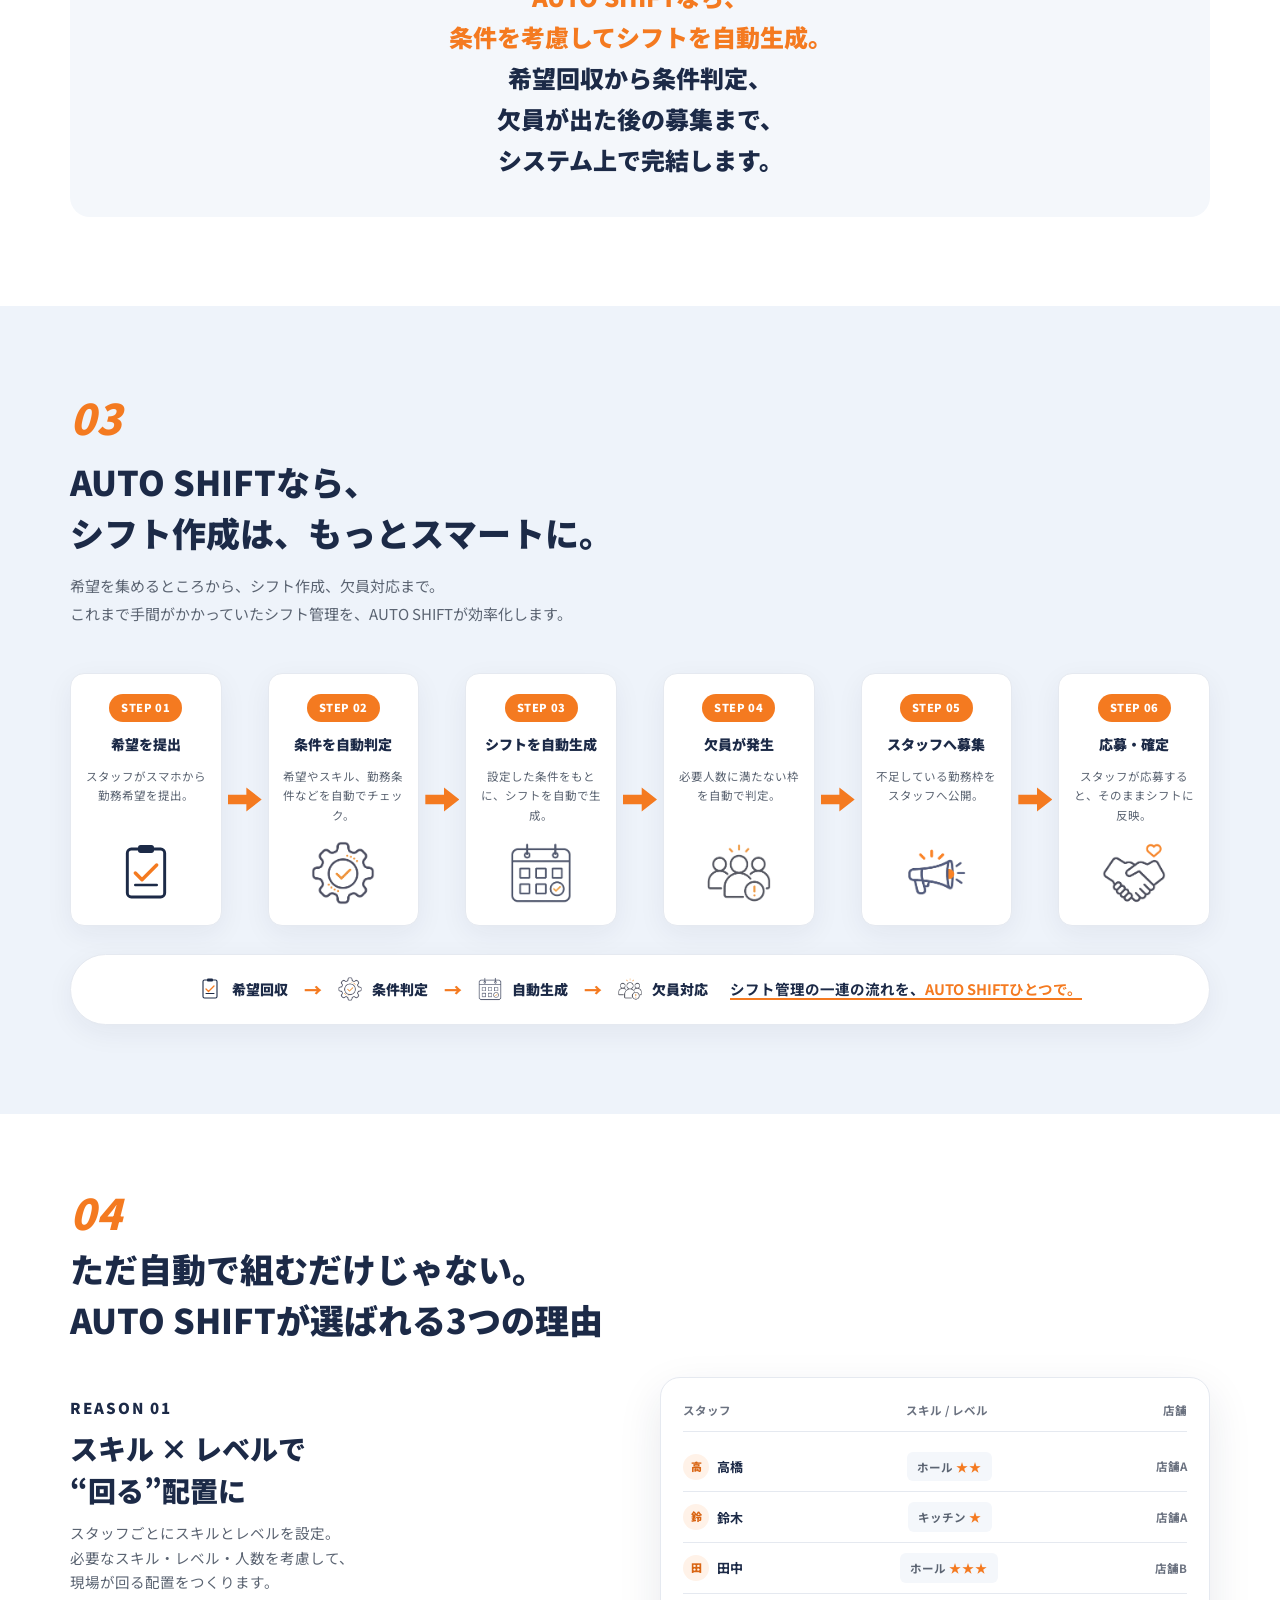
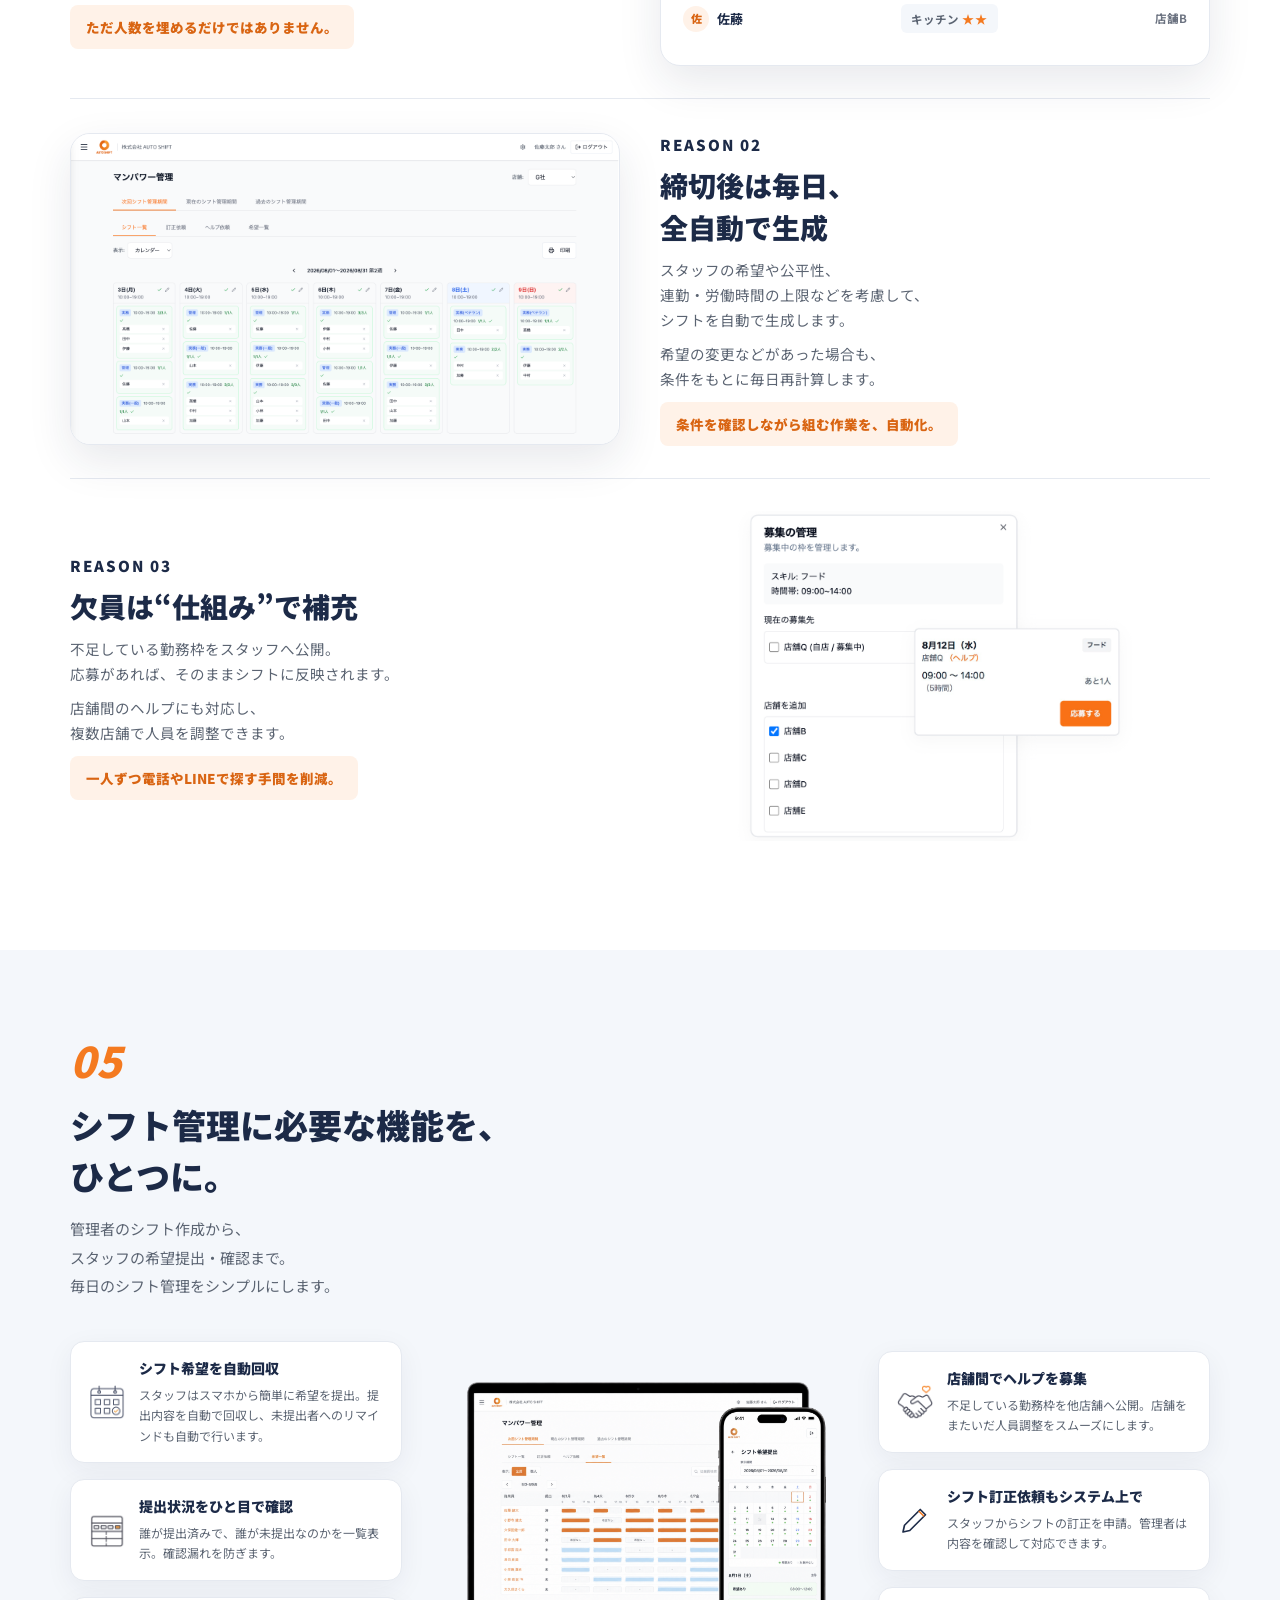
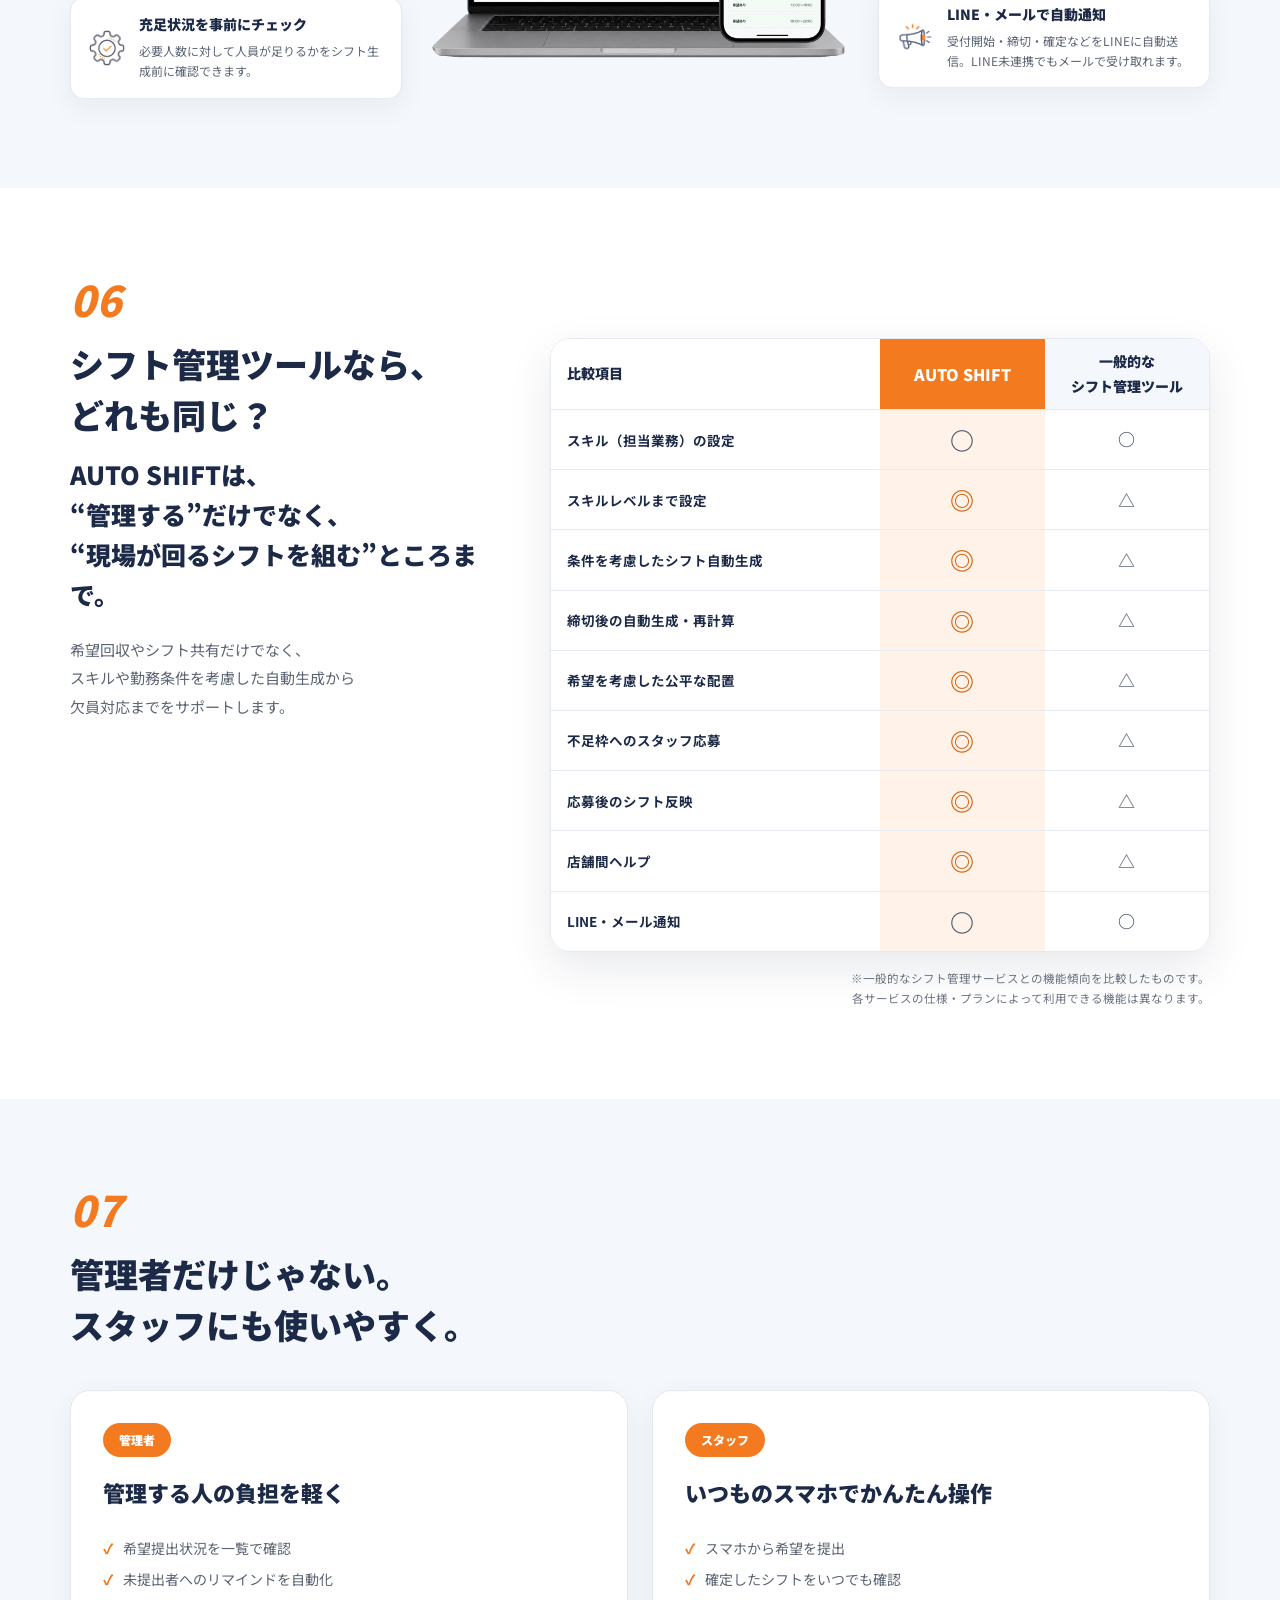
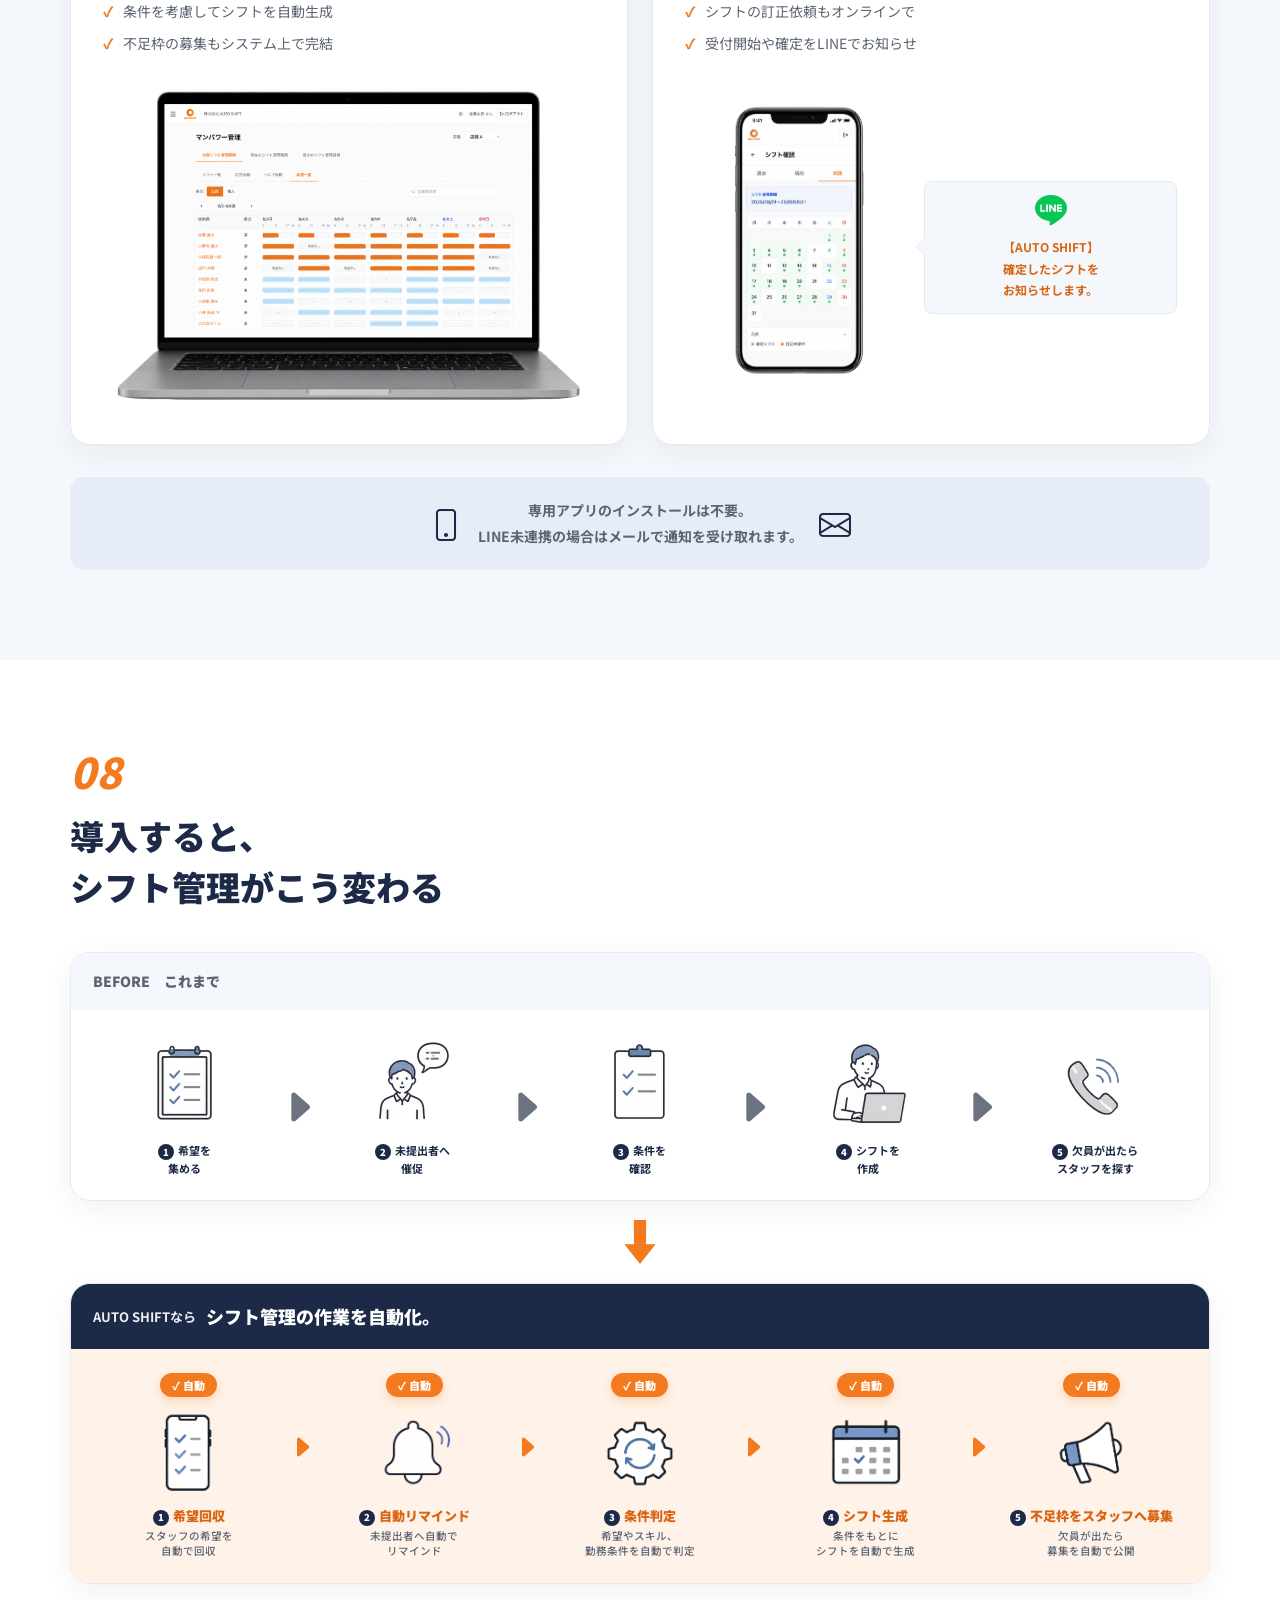
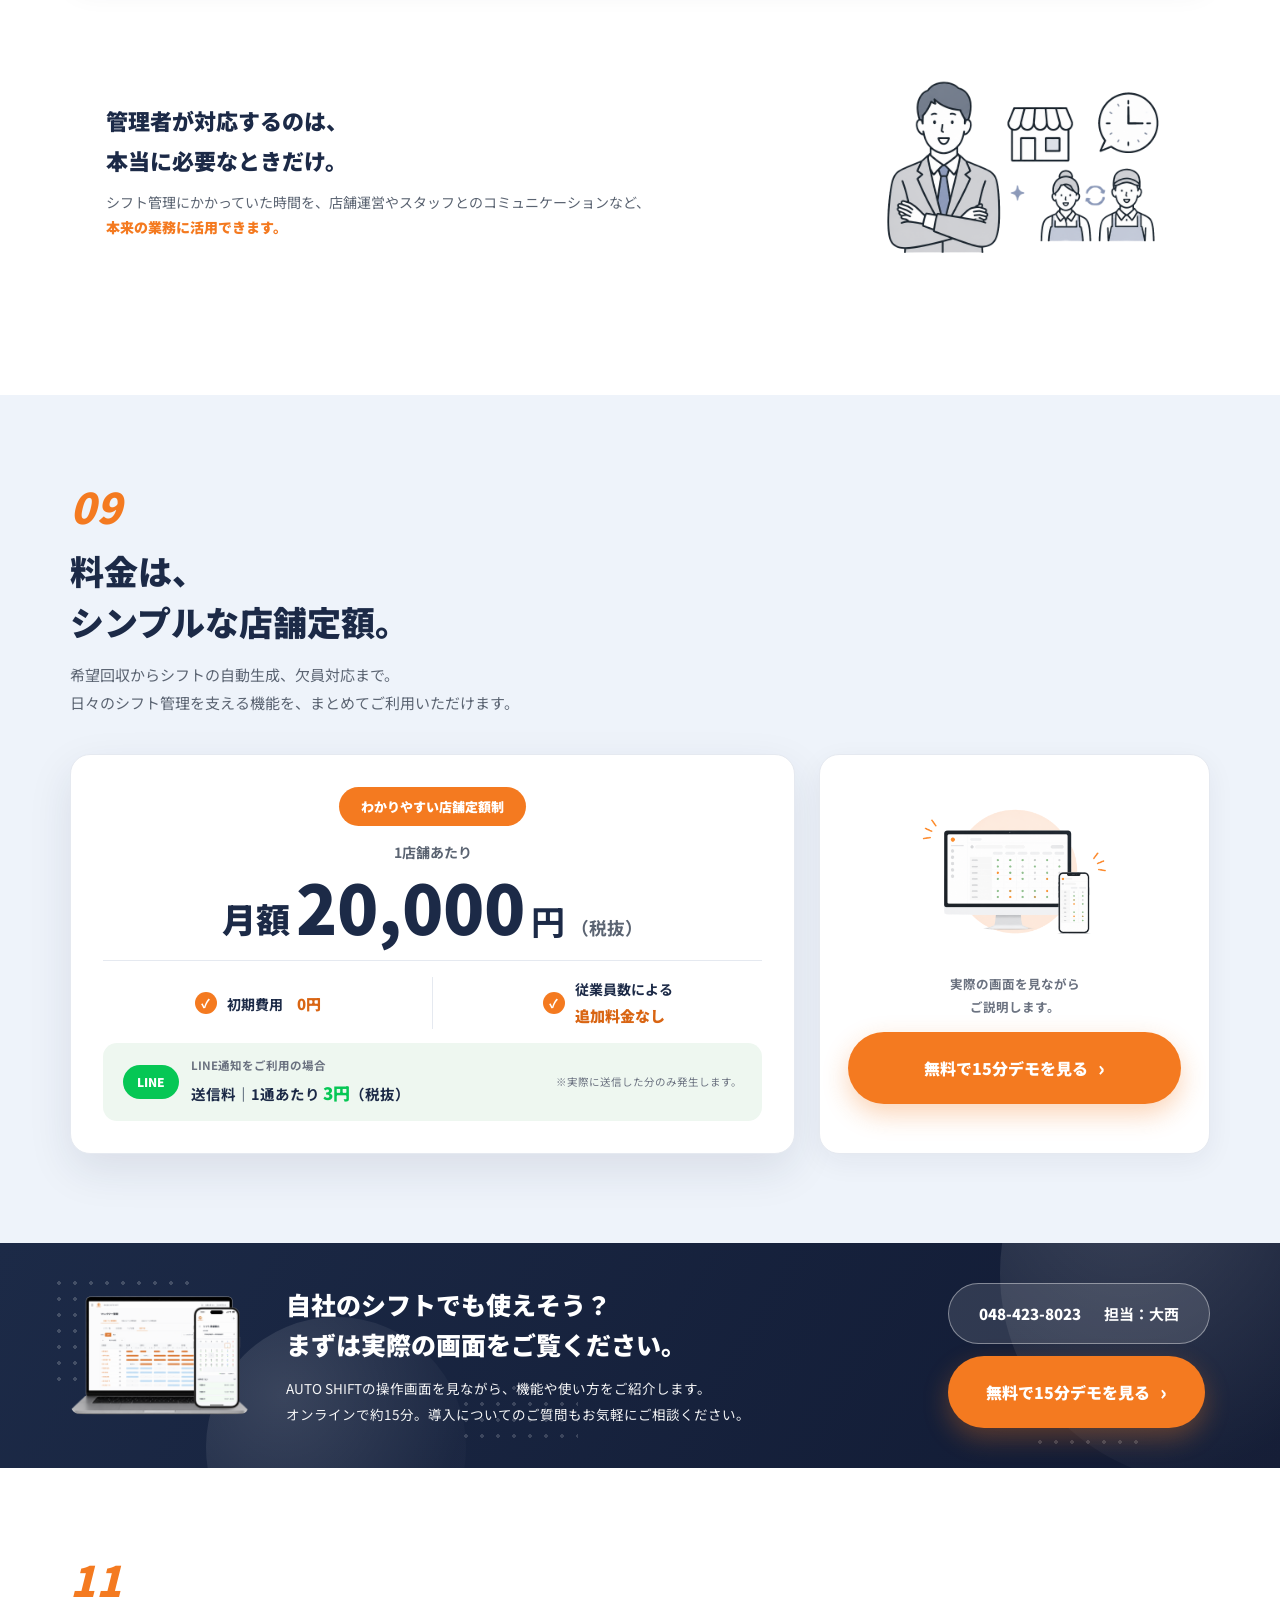
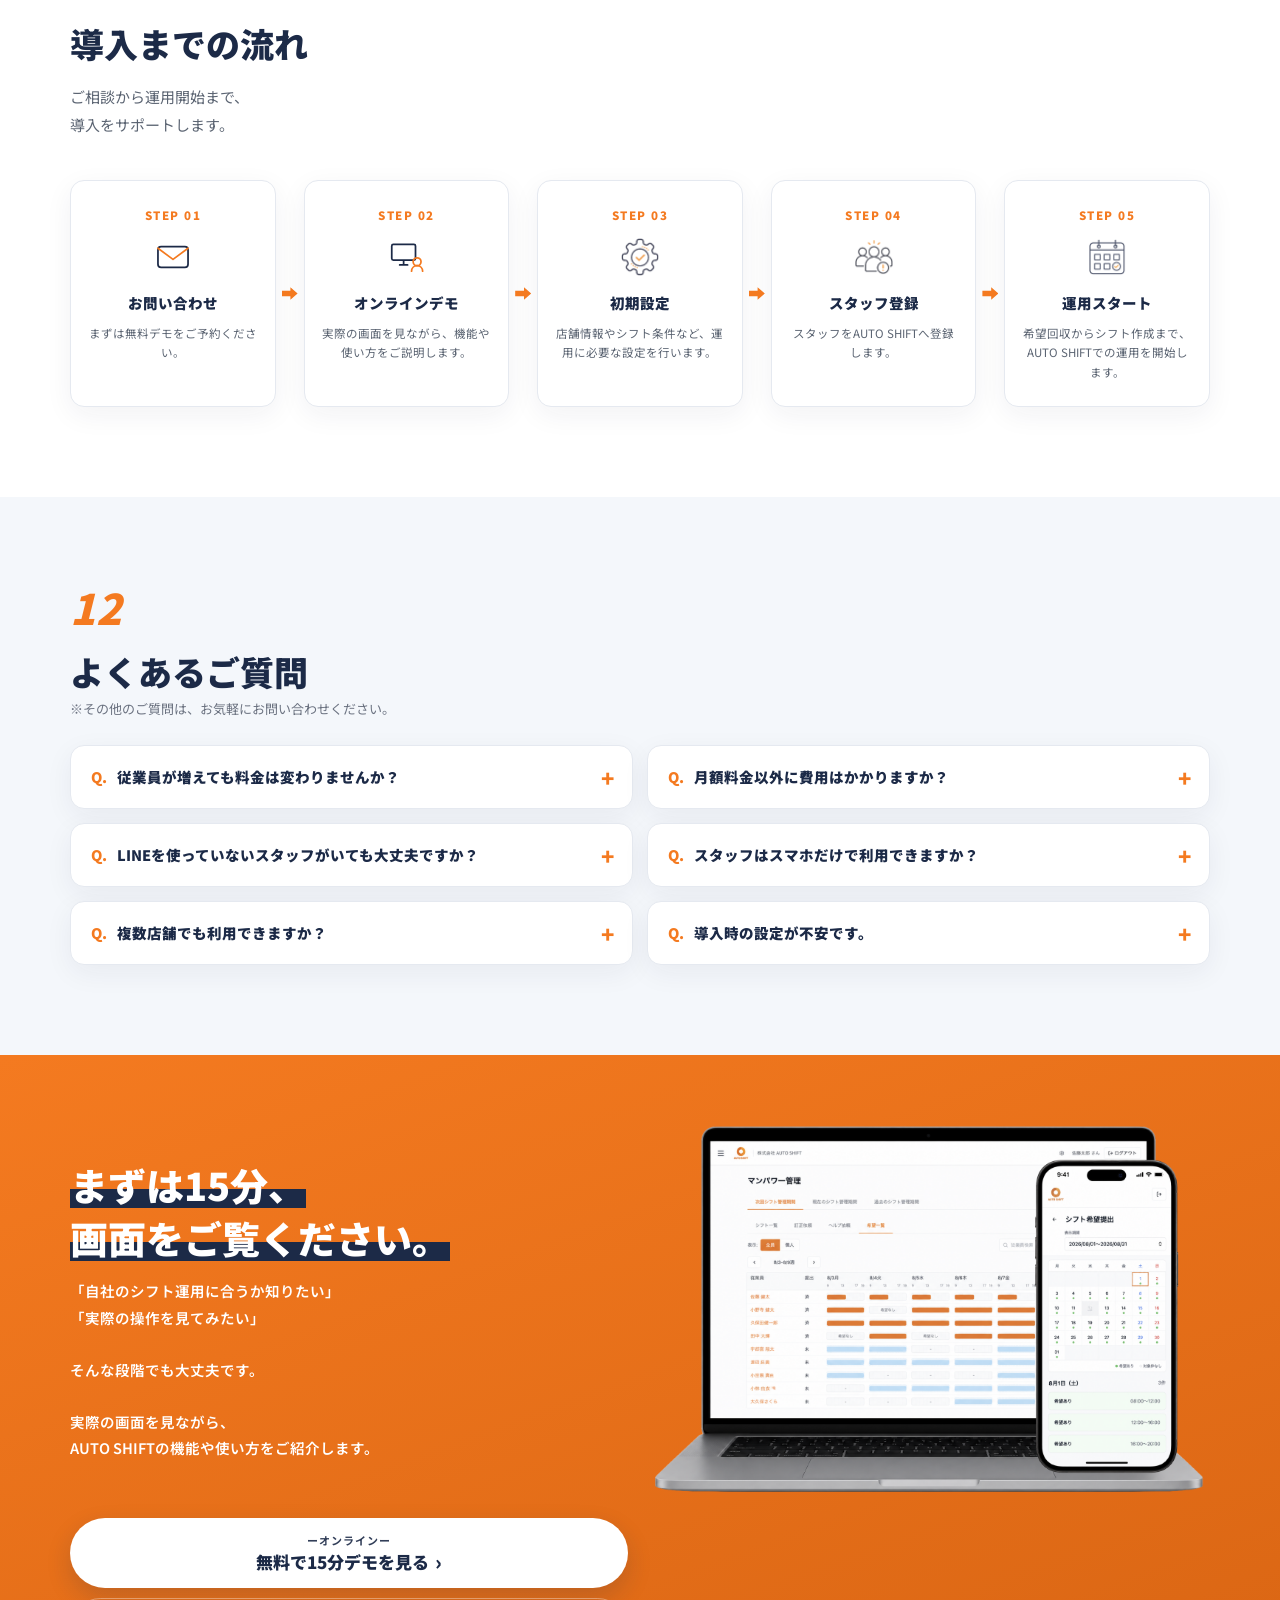
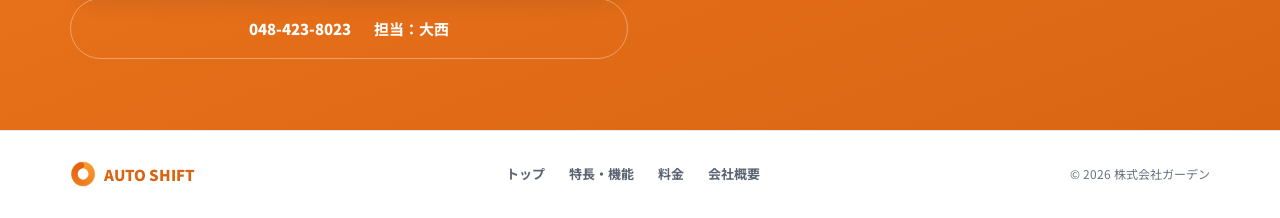
==== commit 04f728ba: "Add files via upload" ====
--- a/index.html
+++ b/index.html
@@ -785,8 +785,8 @@
     <div class="wrap">
       <div class="final-grid fade-up">
         <div class="final-copy">
-          <h2>まずは15分、<br>
-            画面をご覧ください。</h2>
+          <h2><span class="final-heading-line">まずは15分、</span><br>
+            <span class="final-heading-line">画面をご覧ください。</span></h2>
           <p>「自社のシフト運用に合うか知りたい」<br>
             「実際の操作を見てみたい」<br>
             <br>
--- a/css/style.css
+++ b/css/style.css
@@ -9,14 +9,15 @@
   --orange: #f47a20;
   --orange-dark: #d96513;
   --orange-light: #fff2e8;
-  --orange-soft: #fdece0;
   --navy: #1c2a47;
   --navy2: #111a33;
+  --navy-light: #e7edf7;
+  --navy-mist: #eef3fa;
   --text: #1f2937;
   --gray: #5b6472;
   --subtext: #6b7280;
   --white: #ffffff;
-  --bg-soft: #f7f8fa;
+  --bg-soft: #f4f7fb;
   --border: #e5e9f0;
   --radius-lg: 20px;
   --radius-md: 14px;
@@ -259,20 +260,29 @@
 }
 /* ---------- 4. FV ---------- */
 .hero {
+  position: relative;
+  overflow: hidden;
+  padding-block: clamp(48px, 6vw, 76px) clamp(56px, 7vw, 88px);
+}
+.hero::before {
+  content: "";
+  position: absolute;
+  inset: 0;
   background-image: url('../images/LP-FV-bg.png');
   background-size: cover;
   background-position: center;
   background-repeat: no-repeat;
-  overflow: hidden;
-  padding-block: clamp(48px, 6vw, 76px) clamp(56px, 7vw, 88px);
+  filter: hue-rotate(195deg) saturate(.55) brightness(1.05);
+  z-index: 0;
 }
 .hero-inner {
-  position: relative
+  position: relative;
+  z-index: 1;
 }
 .hero-deco-circle {
   position: absolute;
   border-radius: 50%;
-  background: radial-gradient(circle at 30% 30%, rgba(244, 122, 32, .16), rgba(244, 122, 32, .03) 70%);
+  background: radial-gradient(circle at 30% 30%, rgba(28, 42, 71, .13), rgba(28, 42, 71, .02) 70%);
   pointer-events: none;
 }
 .hero-deco-circle.c1 {
@@ -285,7 +295,8 @@
   width: 340px;
   height: 340px;
   bottom: -160px;
-  right: 12%
+  right: 12%;
+  background: radial-gradient(circle at 30% 30%, rgba(58, 91, 153, .16), rgba(58, 91, 153, .02) 70%);
 }
 .hero-deco-dots {
   position: absolute;
@@ -294,9 +305,9 @@
   width: 150px;
   height: 110px;
   pointer-events: none;
-  background-image: radial-gradient(var(--orange) 1.6px, transparent 1.6px);
+  background-image: radial-gradient(var(--navy) 1.6px, transparent 1.6px);
   background-size: 16px 16px;
-  opacity: .35;
+  opacity: .3;
 }
 .hero-grid {
   display: grid;
@@ -314,9 +325,9 @@
   display: inline-flex;
   align-items: center;
   gap: 7px;
-  background: var(--orange-light);
-  color: var(--orange-dark);
-  border: 1.5px solid rgba(244, 122, 32, .3);
+  background: var(--navy-light);
+  color: var(--navy);
+  border: 1.5px solid rgba(28, 42, 71, .18);
   border-radius: 999px;
   padding: 6px 16px;
   font-size: 12.5px;
@@ -329,7 +340,7 @@
   width: 10px;
   height: 10px;
   border-radius: 50%;
-  background: var(--orange);
+  background: var(--navy);
   flex: none
 }
 .hero h1 {
@@ -513,7 +524,7 @@
 }
 /* ---------- 6. 仕組み(6STEP) ---------- */
 .sec-scheme {
-  background: var(--orange-soft)
+  background: var(--navy-mist)
 }
 .flow6 {
   display: grid;
@@ -641,7 +652,7 @@
 .r-num {
   font-size: 15px;
   font-weight: 900;
-  color: var(--orange);
+  color: var(--navy);
   letter-spacing: 2px;
   margin-bottom: 10px
 }
@@ -864,16 +875,13 @@
   min-width: 480px;
   white-space: nowrap
 }
-table.compare th.col-item,
-table.compare td.col-item {
+table.compare th.col-item, table.compare td.col-item {
   width: 50%
 }
-table.compare th.col-as,
-table.compare td.col-as {
+table.compare th.col-as, table.compare td.col-as {
   width: 25%
 }
-table.compare th:last-child,
-table.compare td:last-child {
+table.compare th:last-child, table.compare td:last-child {
   width: 25%
 }
 table.compare thead th {
@@ -954,7 +962,7 @@
 }
 .pair-label {
   display: inline-block;
-  background: var(--navy);
+  background: var(--orange);
   color: #fff;
   font-size: 12px;
   font-weight: 900;
@@ -1065,17 +1073,18 @@
   gap: 16px;
   text-align: center;
   margin-top: 32px;
-  background: var(--orange-light);
+  background: var(--navy-light);
   border-radius: var(--radius-md);
   padding: 18px 24px;
   font-size: 14px;
+  font-weight: 700;
   color: var(--gray);
   line-height: 1.8;
 }
 .pair-foot i {
   flex: none;
   font-size: 32px;
-  color: var(--orange)
+  color: var(--navy)
 }
 /* ---------- 11. Before/After ---------- */
 .sec-ba {
@@ -1112,7 +1121,7 @@
   color: var(--gray)
 }
 .ba-head.after {
-  background: var(--orange);
+  background: var(--navy);
   color: #fff;
   flex-wrap: wrap
 }
@@ -1157,8 +1166,10 @@
   min-width: 0
 }
 .ba-icon-step img {
-  width: 100px;
-  height: 100px;
+  width: 100%;
+  max-width: 100px;
+  height: auto;
+  aspect-ratio: 1 / 1;
   margin-bottom: 8px
 }
 .ba-icon-step span {
@@ -1231,10 +1242,11 @@
   gap: 4px;
   align-items: flex-start
 }
-.ba-col.ba-auto .ba-icon-step img,
-.ba-col.ba-auto .ba-auto-icon {
-  width: 92px;
-  height: 92px;
+.ba-col.ba-auto .ba-icon-step img, .ba-col.ba-auto .ba-auto-icon {
+  width: 100%;
+  max-width: 92px;
+  height: auto;
+  aspect-ratio: 1 / 1;
   margin-bottom: 6px
 }
 .ba-col.ba-auto .ba-icon-arrow {
@@ -1281,7 +1293,7 @@
 }
 /* ---------- 12. 料金 ---------- */
 .sec-price {
-  background: var(--orange-soft)
+  background: var(--navy-mist)
 }
 .price-panel {
   display: grid;
@@ -1467,7 +1479,7 @@
 }
 /* ---------- 13. 中間CTA ---------- */
 .mid-cta {
-  background: linear-gradient(120deg, var(--orange) 0%, var(--orange-dark) 100%);
+  background: linear-gradient(120deg, var(--navy) 0%, var(--navy2) 100%);
   color: #fff;
   padding-block: 40px;
   position: relative;
@@ -1505,8 +1517,7 @@
   position: relative;
   z-index: 1;
 }
-.mid-inner::before,
-.mid-inner::after {
+.mid-inner::before, .mid-inner::after {
   content: "";
   position: absolute;
   z-index: -1;
@@ -1578,19 +1589,6 @@
 .mid-actions .btn-tel b {
   color: #fff
 }
-.mid-actions .btn-primary {
-  background: #fff;
-  color: var(--orange-dark);
-  box-shadow: 0 10px 26px rgba(0, 0, 0, .16)
-}
-.mid-actions .btn-primary::after {
-  color: var(--orange-dark)
-}
-.mid-actions .btn-primary:hover {
-  background: #fff;
-  color: var(--orange-dark);
-  transform: translateY(-2px)
-}
 /* ---------- 14. 導入の流れ ---------- */
 .steps5 {
   display: grid;
@@ -1708,7 +1706,7 @@
 }
 /* ---------- 16. 最終CTA ---------- */
 .final-cta {
-  background: linear-gradient(160deg, var(--navy) 0%, var(--navy2) 100%);
+  background: linear-gradient(160deg, var(--orange) 0%, var(--orange-dark) 100%);
   color: #fff;
   padding-block: clamp(40px, 5.5vw, 76px)
 }
@@ -1731,9 +1729,26 @@
   line-height: 1.4;
   margin-bottom: 14px
 }
+.final-heading-line {
+  position: relative;
+  display: inline-block;
+  z-index: 1;
+}
+.final-heading-line::after {
+  content: "";
+  position: absolute;
+  left: 0;
+  bottom: 0.08em;
+  width: 100%;
+  height: 0.5em;
+  background: #1c2a47;
+  border-radius: 0;
+  z-index: -1;
+}
 .final-copy p {
   font-size: 14.5px;
-  color: #c7cee0;
+  font-weight: 600;
+  color: #fff;
   line-height: 1.8
 }
 .final-visual {
@@ -1752,7 +1767,16 @@
 .final-actions .btn-primary {
   width: 100%;
   font-size: 17px;
-  padding: 16px 20px
+  padding: 16px 20px;
+  background: #fff;
+  color: var(--navy);
+  box-shadow: 0 10px 24px rgba(28, 42, 71, .18);
+  transition: transform .2s ease, box-shadow .2s ease
+}
+.final-actions .btn-primary:hover {
+  background: #fff;
+  transform: translateY(-2px);
+  box-shadow: 0 14px 28px rgba(28, 42, 71, .24)
 }
 .final-actions .cta-note {
   color: #c7cee0
@@ -1951,6 +1975,62 @@
     padding: 30px 28px;
     margin: 28px
   }
+  /* 04 選ばれる3つの理由：タブレットもPCと同じ2カラム */
+  .sec-reasons .reason-block {
+    grid-template-columns: 1fr 1fr;
+    gap: 32px;
+    align-items: center;
+  }
+  /* REASON 02はPCと同じく画像を左、文章を右 */
+  .sec-reasons .reason-block.rev .r-text {
+    order: 2;
+  }
+  .sec-reasons .reason-block.rev .r-visual {
+    order: 1;
+  }
+  /* 07 管理者/スタッフ：タブレットはテキスト左・画像右 */
+  .pair-card {
+    display: grid;
+    grid-template-columns: 1.15fr 1fr;
+    column-gap: 24px;
+    align-items: start;
+  }
+  .pair-card > *:nth-child(1) {
+    grid-column: 1;
+    grid-row: 1;
+  }
+  .pair-card > *:nth-child(2) {
+    grid-column: 1;
+    grid-row: 2;
+  }
+  .pair-card > *:nth-child(3) {
+    grid-column: 1;
+    grid-row: 3;
+    margin-bottom: 0;
+  }
+  .pair-card > *:nth-child(4) {
+    grid-column: 2;
+    grid-row: 1 / 4;
+    align-self: center;
+  }
+  .staff-visual-row {
+    flex-direction: row;
+    align-items: center;
+  }
+  .staff-visual-row .pair-visual {
+    flex: 1 1 auto;
+  }
+  .staff-visual-row .line-note {
+    flex: 0 0 140px;
+  }
+  .pair-grid .pair-card:nth-child(2) .staff-visual-row .pair-visual {
+    flex: 0 0 auto;
+  }
+  .pair-grid .pair-card:nth-child(2) .staff-visual-row .pair-visual img {
+    width: auto;
+    height: 229px;
+    object-fit: contain;
+  }
 }
 @media(max-width:680px) {
   .wrap {
@@ -1965,7 +2045,7 @@
     flex: none
   }
   .ba-illust img {
-    width: 160px
+    width: clamp(140px, 58.8vw, 400px)
   }
   .pad-l {
     padding-block: clamp(48px, 10vw, 72px)
@@ -1993,20 +2073,33 @@
   .hero-lead {
     font-size: 14px
   }
+  .hero-cta-row {
+    display: flex;
+    width: 100%;
+    justify-content: center;
+  }
   .price-chips {
     grid-template-columns: 1fr;
-    gap: 6px
+    gap: 6px;
+    width: 88%;
+    margin: 0 auto
   }
   .p-chip {
     display: flex;
     align-items: center;
-    justify-content: flex-start;
+    justify-content: center;
     gap: 14px;
-    text-align: left;
+    text-align: center;
     padding: 8px
   }
   .p-chip .lbl {
     margin-bottom: 0
+  }
+  .hero-note {
+    width: 88%;
+    margin-left: auto;
+    margin-right: auto;
+    text-align: right;
   }
   .pain-grid {
     grid-template-columns: 1fr
@@ -2019,6 +2112,9 @@
     border-radius: var(--radius-lg);
     padding: 20px
   }
+  .flow-summary .fs-arrow {
+    display: none
+  }
   .flow-summary .fs-text {
     margin-left: 0;
     margin-top: 6px
@@ -2040,62 +2136,28 @@
     display: none
   }
   /* 比較表 → 縦積みカードに切り替え(横スクロール回避) */
-  .compare-table-wrap {
-    overflow-x: visible;
-    border-radius: 0;
-    box-shadow: none;
-    border: none
-  }
   table.compare {
     min-width: 0;
-    display: block
-  }
-  table.compare thead {
-    display: none
-  }
-  table.compare tbody {
-    display: block
-  }
-  table.compare tr {
-    display: block;
-    margin-bottom: 14px;
-    background: #fff;
-    border: 1px solid var(--border);
-    border-radius: var(--radius-md);
-    box-shadow: var(--shadow-card);
-    overflow: hidden;
-  }
-  table.compare td {
-    display: block;
-    border-bottom: none;
-    padding: 0;
-    text-align: left
-  }
-  table.compare td.col-item {
-    padding: 14px 16px;
-    font-size: 14px;
-    background: var(--bg-soft);
-    border-bottom: 1px solid var(--border);
-  }
-  table.compare td[data-label] {
-    display: flex;
-    align-items: center;
-    justify-content: space-between;
-    padding: 12px 16px;
-    font-size: 13px;
-    border-bottom: 1px solid var(--border);
-  }
-  table.compare td[data-label]::before {
-    content: attr(data-label);
-    color: var(--gray);
-    font-weight: 700;
-    font-size: 12.5px
-  }
-  table.compare tr td:last-child {
-    border-bottom: none
-  }
-  table.compare td.col-as {
-    background: var(--orange-light)
+    white-space: normal;
+  }
+  table.compare thead th {
+    font-size: 10.5px;
+    padding: 8px 6px;
+    line-height: 1.4;
+  }
+  table.compare thead th.col-as {
+    font-size: 12px;
+  }
+  table.compare tbody td {
+    font-size: 11px;
+    padding: 8px 6px;
+    line-height: 1.5;
+  }
+  table.compare tbody td.col-item {
+    font-size: 11.5px;
+  }
+  table.compare td.col-as .mk {
+    font-size: 19px;
   }
   .steps5 {
     grid-template-columns: 1fr
@@ -2163,4 +2225,21 @@
   h1 {
     word-break: keep-all
   }
+}
+@media(max-width:560px) {
+  .ba-icon-step {
+    flex: 0 0 100%
+  }
+  .ba-body-icons {
+    gap: 20px
+  }
+  .ba-icon-step img {
+    max-width: 140px
+  }
+  .ba-col.ba-auto .ba-body-icons {
+    gap: 36px
+  }
+  .ba-col.ba-auto .ba-icon-step img, .ba-col.ba-auto .ba-auto-icon {
+    max-width: 128px
+  }
 }
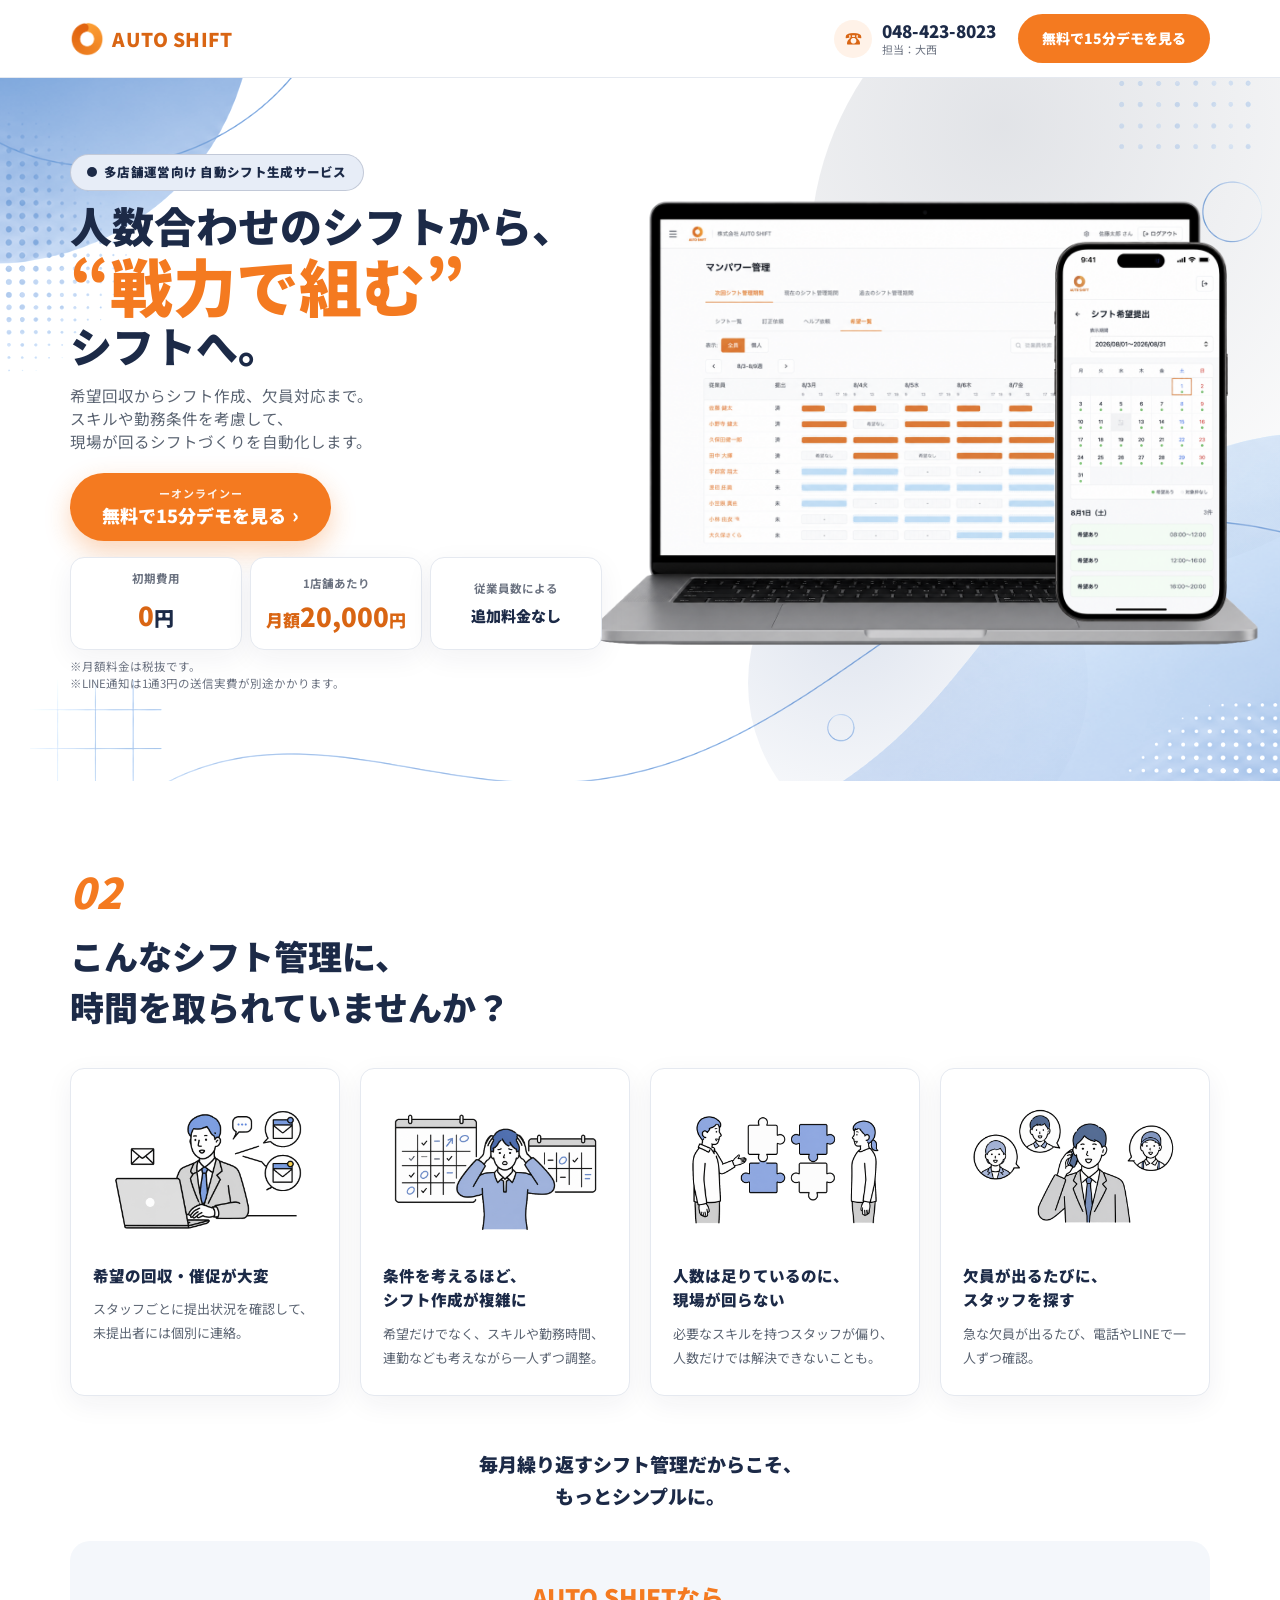
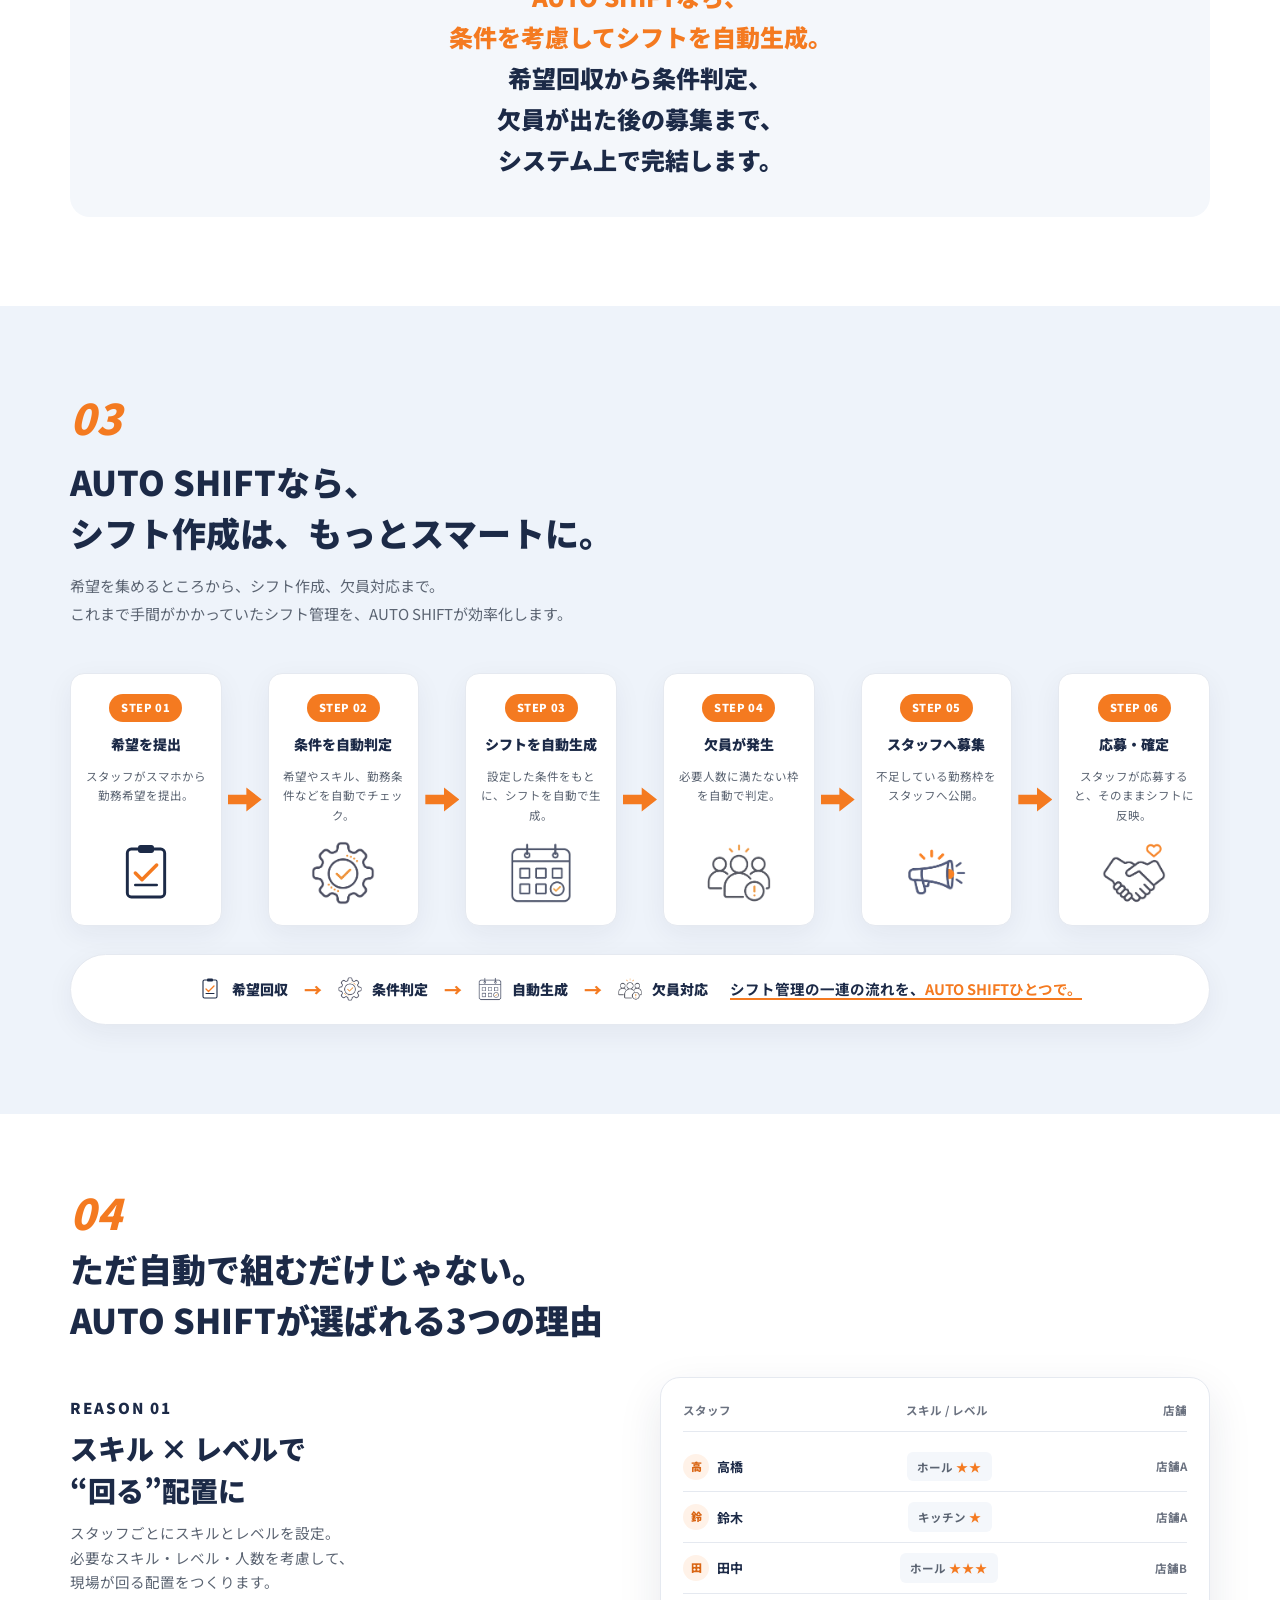
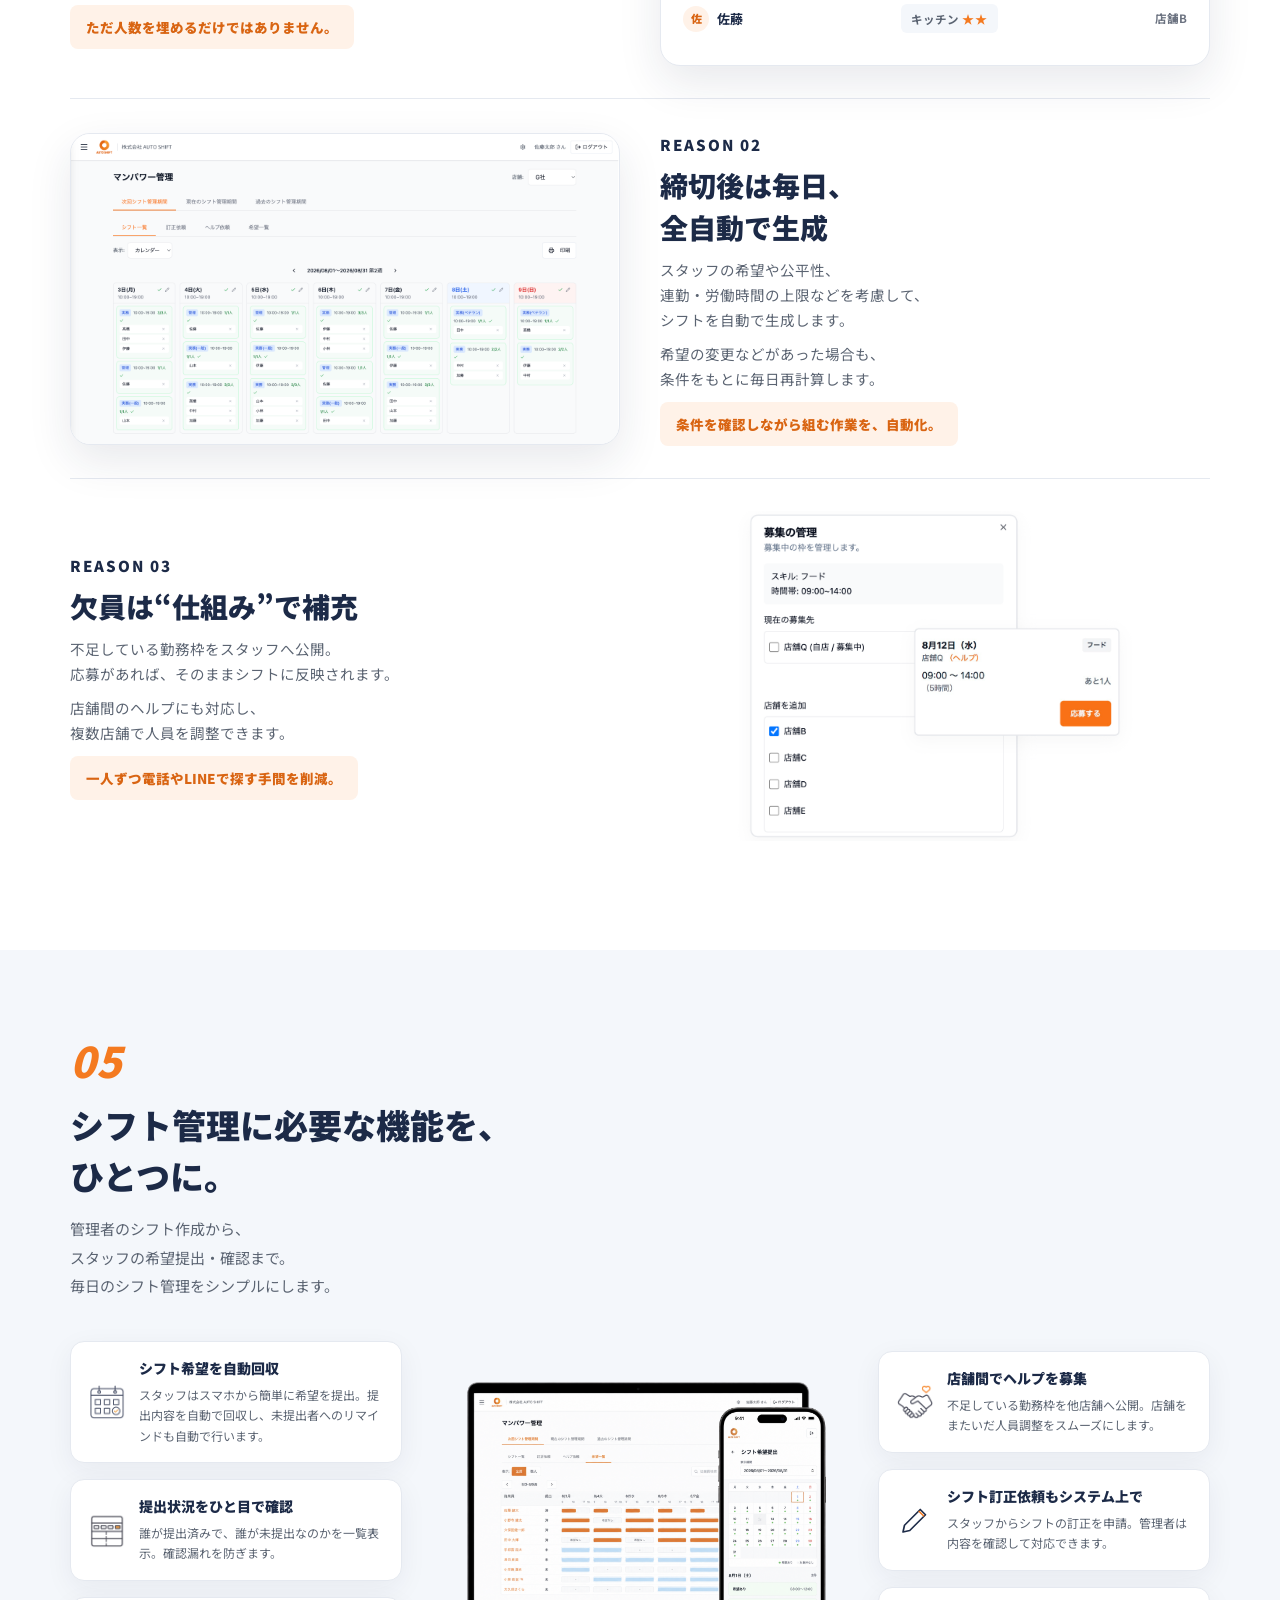
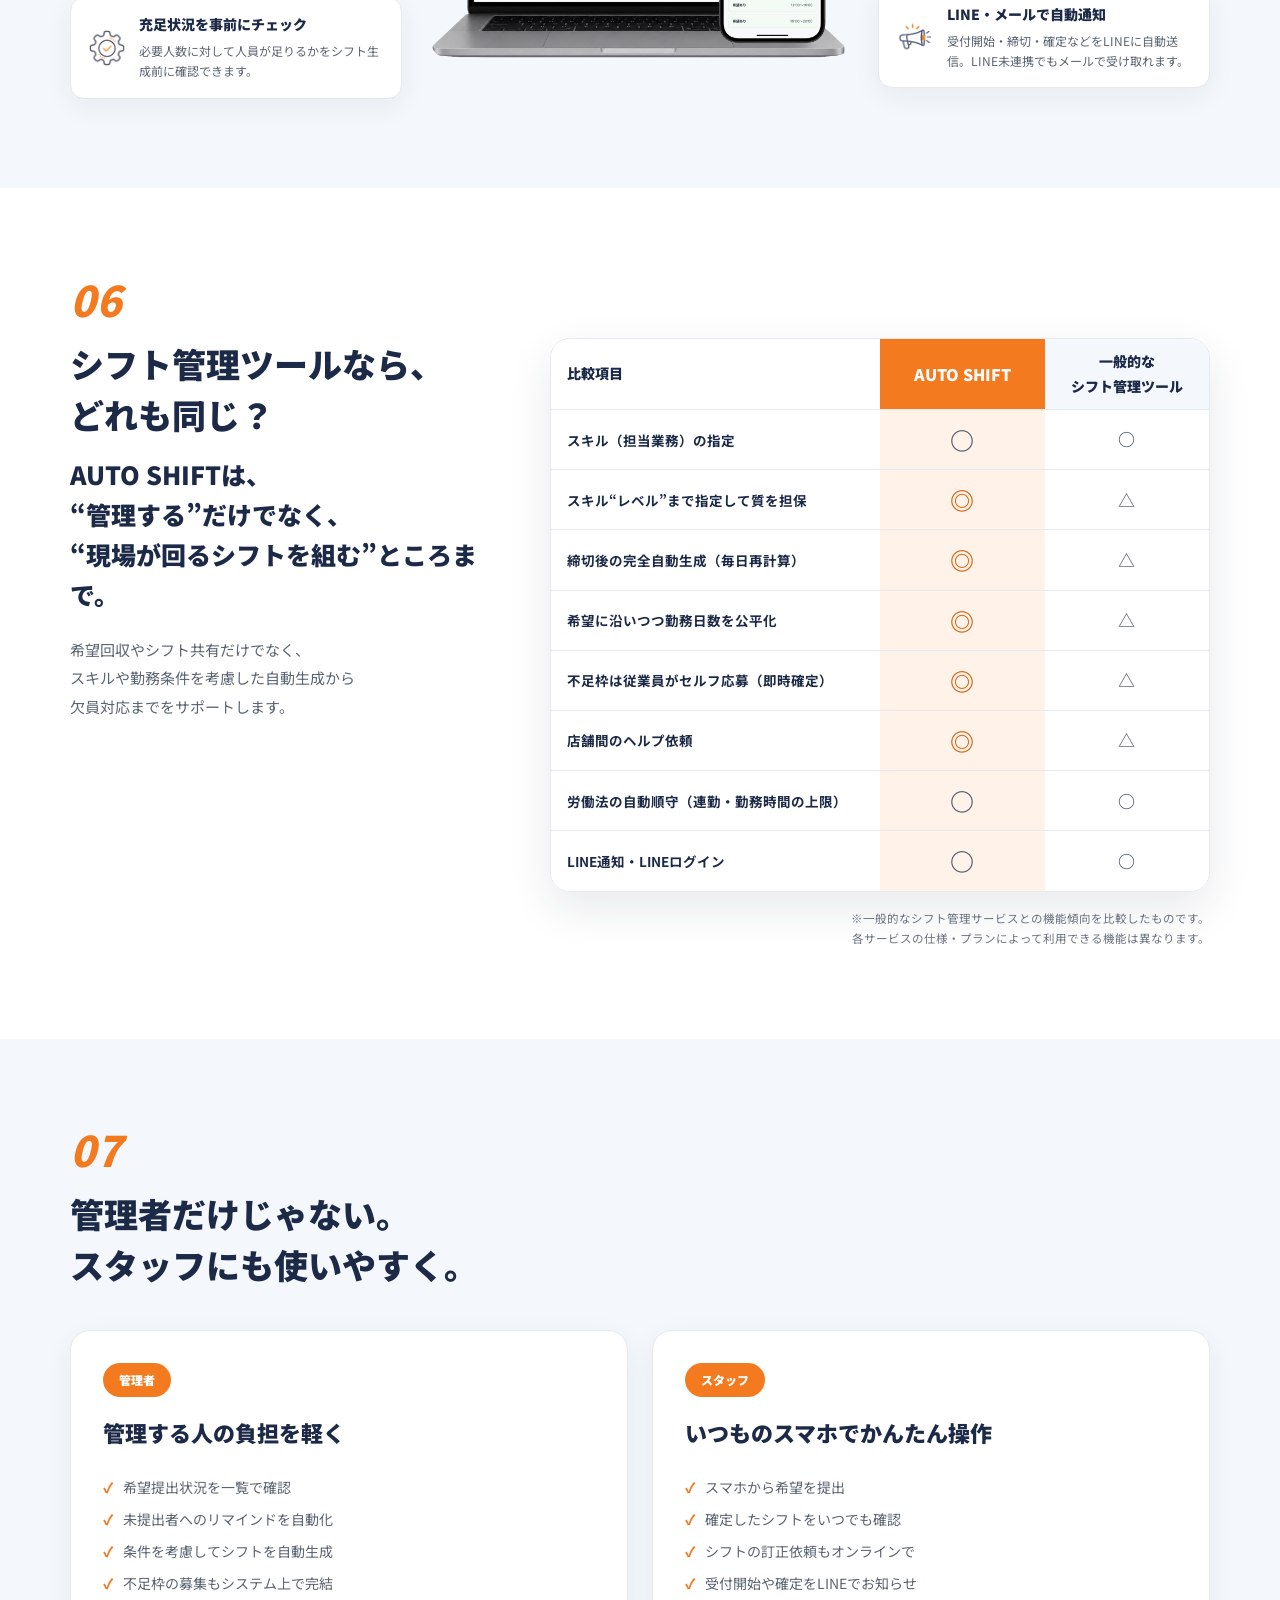
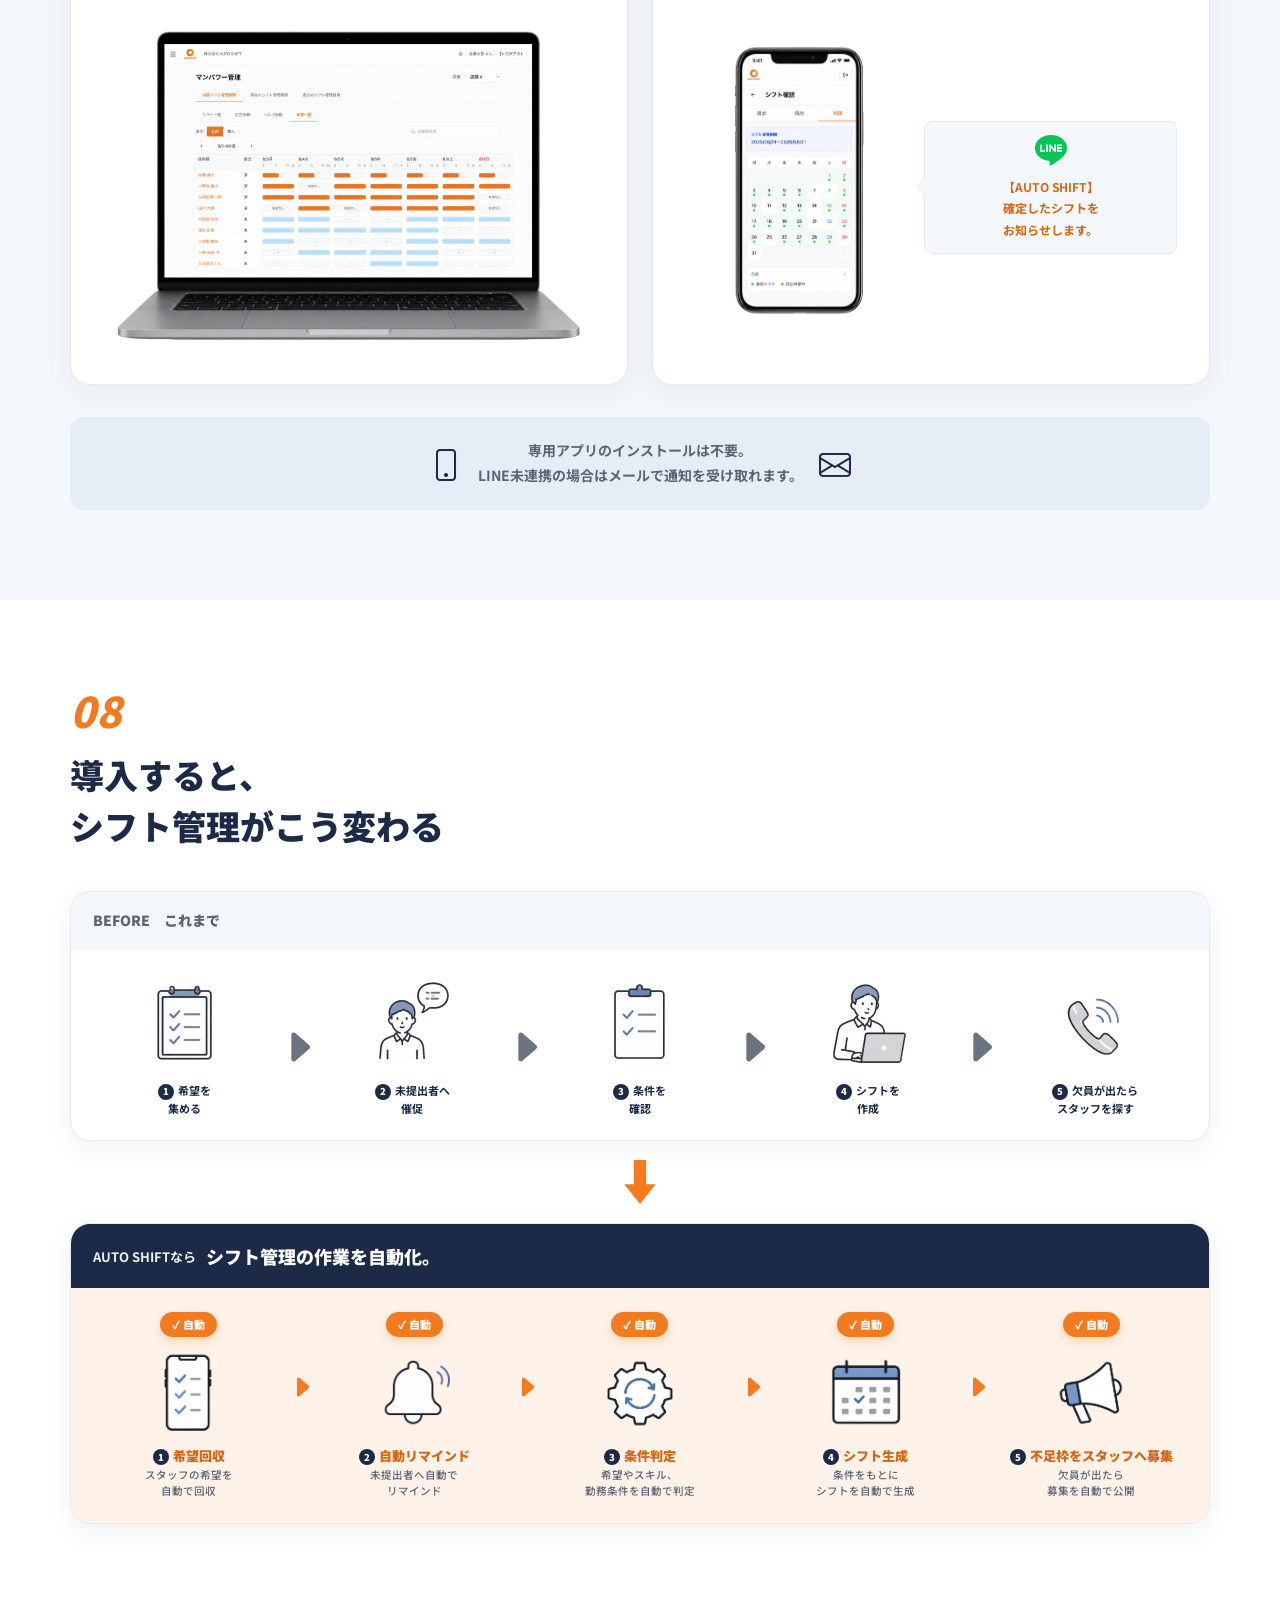
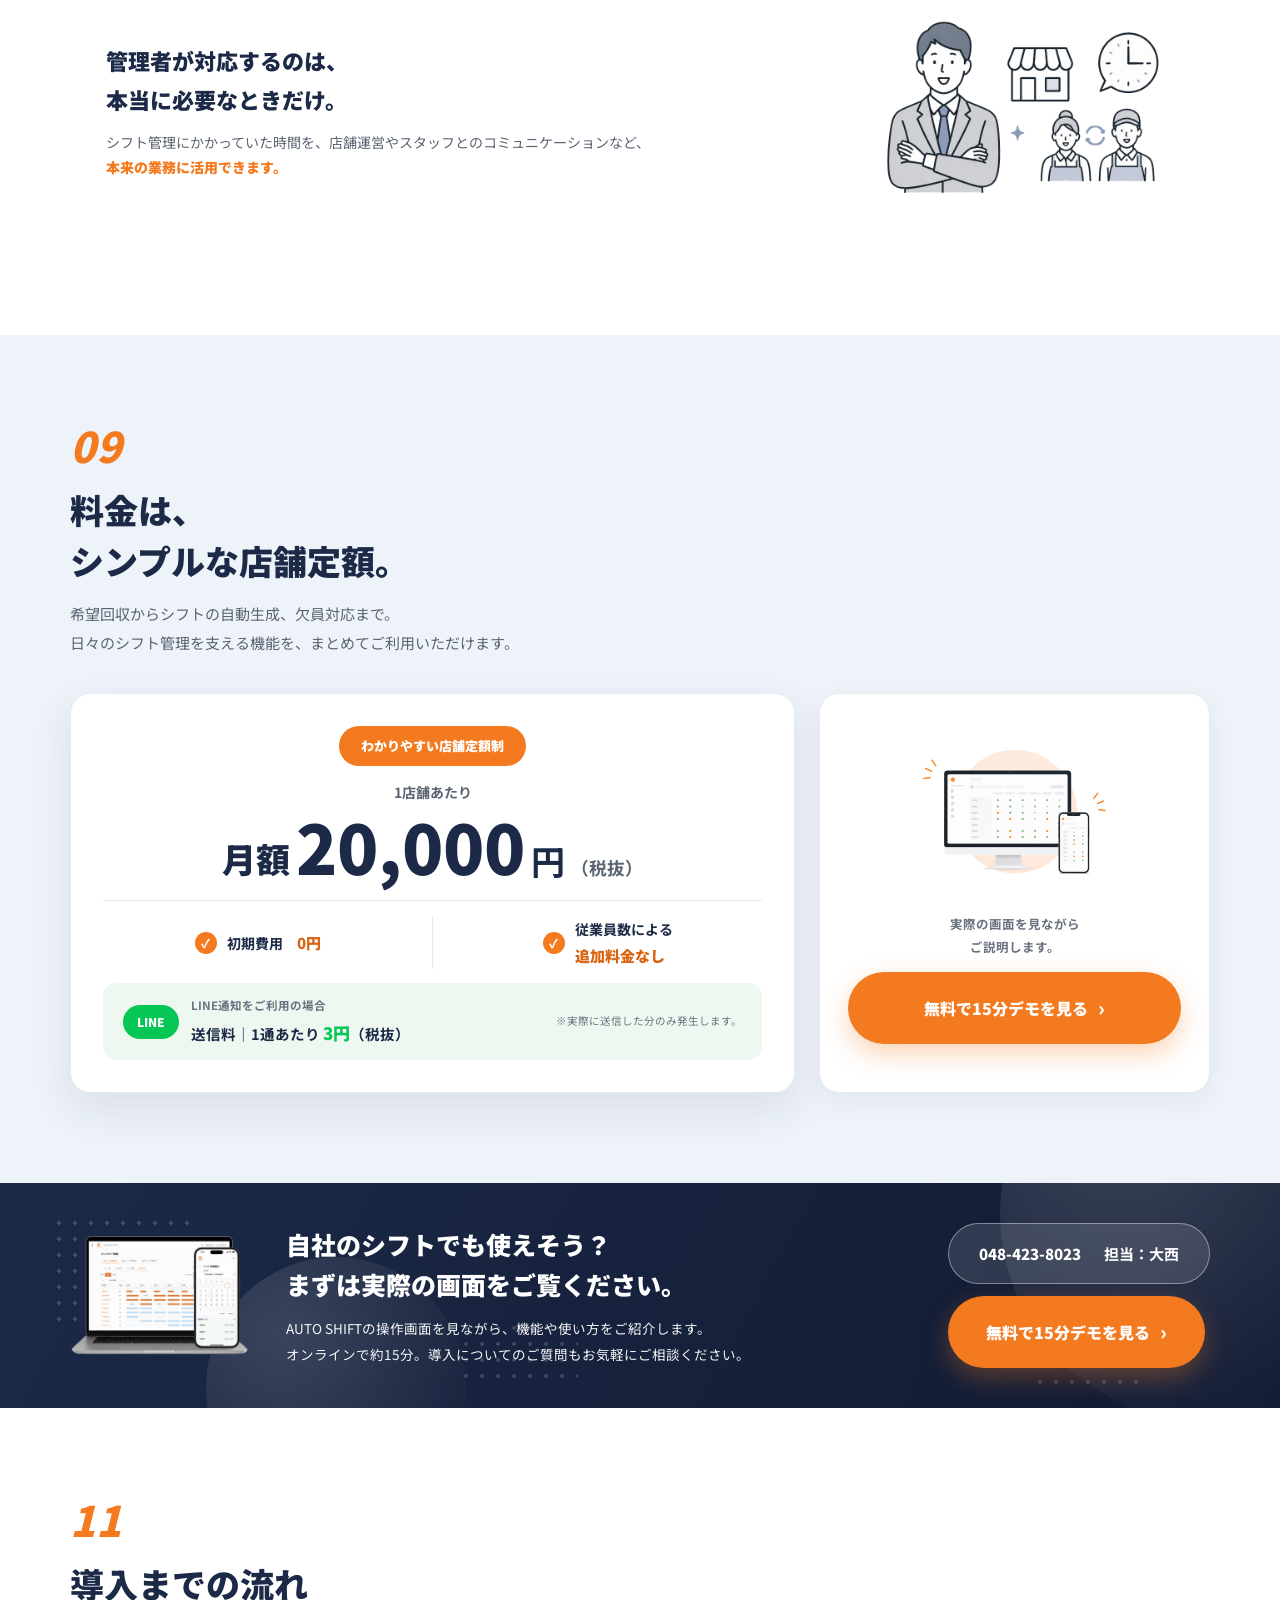
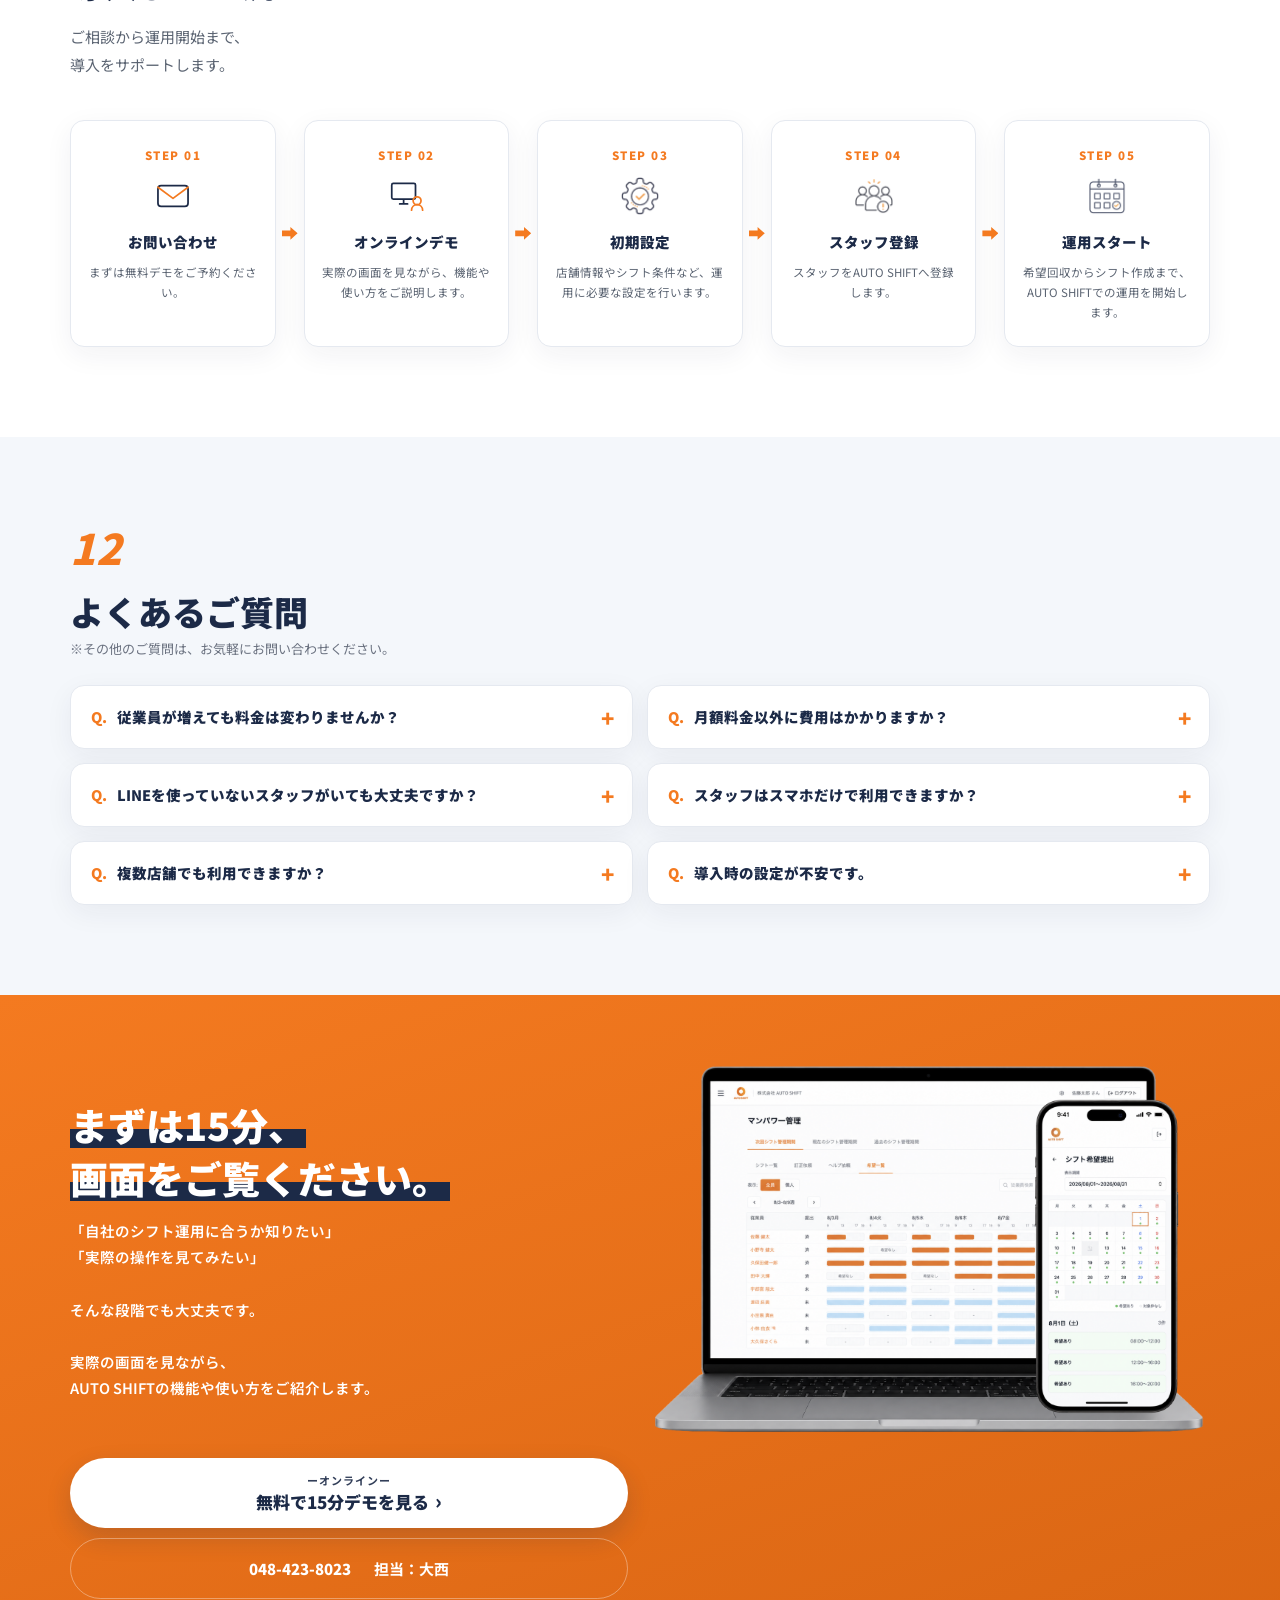
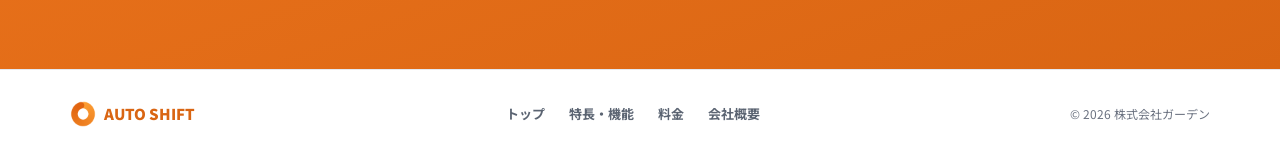
==== commit 707b45e7: "Add files via upload" ====
--- a/index.html
+++ b/index.html
@@ -22,7 +22,7 @@
   <div class="hd-inner">
     <a class="hd-logo" href="#top" aria-label="AUTO SHIFT トップ"> <img src="images/logo-mark.png" alt=""> <span>AUTO SHIFT</span> </a>
     <div class="hd-right">
-      <a class="hd-tel" href="tel:0484238023"> <span class="ico" aria-hidden="true">☎</span> <span> <span class="num" style="display:block">048-423-8023</span> <span class="staff" style="display:block">担当：大西</span> </span> </a> <a class="btn btn-primary hd-cta js-cta" href="#contact-form">無料で15分デモを見る</a>
+      <a class="hd-tel" href="tel:0484238023"> <span class="ico" aria-hidden="true">☎</span> <span> <span class="num" style="display:block">048-423-8023</span> <span class="staff" style="display:block">担当：大西</span> </span> </a> <a class="btn btn-primary hd-cta" href="contact.html">無料で15分デモを見る</a>
     </div>
   </div>
 </header>
@@ -47,7 +47,7 @@
             スキルや勤務条件を考慮して、<br>
             現場が回るシフトづくりを自動化します。</p>
           <div class="hero-cta-row">
-            <a class="btn btn-primary js-cta hero-btn" href="#contact-form"> <span class="hero-btn-sub">ーオンラインー</span> <span class="hero-btn-main">無料で15分デモを見る<span class="arrow">›</span></span> </a>
+            <a class="btn btn-primary hero-btn" href="contact.html"> <span class="hero-btn-sub">ーオンラインー</span> <span class="hero-btn-main">無料で15分デモを見る<span class="arrow">›</span></span> </a>
           </div>
           <div class="price-chips">
             <div class="p-chip">
@@ -378,47 +378,42 @@
           </thead>
           <tbody>
             <tr>
-              <td class="col-item">スキル（担当業務）の設定</td>
+              <td class="col-item">スキル（担当業務）の指定</td>
               <td class="col-as" data-label="AUTO SHIFT"><span class="mk mid">○</span></td>
               <td data-label="一般的なシフト管理ツール"><span class="mk mid">○</span></td>
             </tr>
             <tr>
-              <td class="col-item">スキルレベルまで設定</td>
+              <td class="col-item">スキル“レベル”まで指定して質を担保</td>
               <td class="col-as" data-label="AUTO SHIFT"><span class="mk great">◎</span></td>
               <td data-label="一般的なシフト管理ツール"><span class="mk low">△</span></td>
             </tr>
             <tr>
-              <td class="col-item">条件を考慮したシフト自動生成</td>
+              <td class="col-item">締切後の完全自動生成（毎日再計算）</td>
               <td class="col-as" data-label="AUTO SHIFT"><span class="mk great">◎</span></td>
               <td data-label="一般的なシフト管理ツール"><span class="mk low">△</span></td>
             </tr>
             <tr>
-              <td class="col-item">締切後の自動生成・再計算</td>
+              <td class="col-item">希望に沿いつつ勤務日数を公平化</td>
               <td class="col-as" data-label="AUTO SHIFT"><span class="mk great">◎</span></td>
               <td data-label="一般的なシフト管理ツール"><span class="mk low">△</span></td>
             </tr>
             <tr>
-              <td class="col-item">希望を考慮した公平な配置</td>
+              <td class="col-item">不足枠は従業員がセルフ応募（即時確定）</td>
               <td class="col-as" data-label="AUTO SHIFT"><span class="mk great">◎</span></td>
               <td data-label="一般的なシフト管理ツール"><span class="mk low">△</span></td>
             </tr>
             <tr>
-              <td class="col-item">不足枠へのスタッフ応募</td>
+              <td class="col-item">店舗間のヘルプ依頼</td>
               <td class="col-as" data-label="AUTO SHIFT"><span class="mk great">◎</span></td>
               <td data-label="一般的なシフト管理ツール"><span class="mk low">△</span></td>
             </tr>
             <tr>
-              <td class="col-item">応募後のシフト反映</td>
-              <td class="col-as" data-label="AUTO SHIFT"><span class="mk great">◎</span></td>
-              <td data-label="一般的なシフト管理ツール"><span class="mk low">△</span></td>
+              <td class="col-item">労働法の自動順守（連勤・勤務時間の上限）</td>
+              <td class="col-as" data-label="AUTO SHIFT"><span class="mk mid">○</span></td>
+              <td data-label="一般的なシフト管理ツール"><span class="mk mid">○</span></td>
             </tr>
             <tr>
-              <td class="col-item">店舗間ヘルプ</td>
-              <td class="col-as" data-label="AUTO SHIFT"><span class="mk great">◎</span></td>
-              <td data-label="一般的なシフト管理ツール"><span class="mk low">△</span></td>
-            </tr>
-            <tr>
-              <td class="col-item">LINE・メール通知</td>
+              <td class="col-item">LINE通知・LINEログイン</td>
               <td class="col-as" data-label="AUTO SHIFT"><span class="mk mid">○</span></td>
               <td data-label="一般的なシフト管理ツール"><span class="mk mid">○</span></td>
             </tr>
@@ -634,7 +629,7 @@
             </div>
             <p class="cta-note">実際の画面を見ながら<br>
               ご説明します。</p>
-            <a class="btn btn-primary js-cta" href="#contact-form">無料で15分デモを見る</a>
+            <a class="btn btn-primary" href="contact.html">無料で15分デモを見る</a>
           </div>
         </div>
       </div>
@@ -642,7 +637,7 @@
   </section>
 
   <!-- 10 中間CTA -->
-  <section class="mid-cta" id="contact-form">
+  <section class="mid-cta">
     <div class="wrap">
       <div class="mid-inner fade-up">
         <div class="mid-visual">
@@ -655,7 +650,7 @@
             オンラインで約15分。導入についてのご質問もお気軽にご相談ください。</p>
         </div>
         <div class="mid-actions">
-          <a class="btn btn-tel" href="tel:0484238023"><b>048-423-8023</b>　担当：大西</a> <a class="btn btn-primary js-cta" href="#contact-form">無料で15分デモを見る</a>
+          <a class="btn btn-tel" href="tel:0484238023"><b>048-423-8023</b>　担当：大西</a> <a class="btn btn-primary" href="contact.html">無料で15分デモを見る</a>
         </div>
       </div>
     </div>
@@ -800,7 +795,7 @@
         </div>
         <div class="final-col-side">
           <div class="final-actions">
-            <a class="btn btn-primary js-cta hero-btn" href="#contact-form"> <span class="hero-btn-sub">ーオンラインー</span> <span class="hero-btn-main">無料で15分デモを見る<span class="arrow">›</span></span> </a> <a class="btn btn-tel" href="tel:0484238023"><b>048-423-8023</b>　担当：大西</a>
+            <a class="btn btn-primary hero-btn" href="contact.html"> <span class="hero-btn-sub">ーオンラインー</span> <span class="hero-btn-main">無料で15分デモを見る<span class="arrow">›</span></span> </a> <a class="btn btn-tel" href="tel:0484238023"><b>048-423-8023</b>　担当：大西</a>
           </div>
         </div>
       </div>
--- a/css/style.css
+++ b/css/style.css
@@ -2242,4 +2242,216 @@
   .ba-col.ba-auto .ba-icon-step img, .ba-col.ba-auto .ba-auto-icon {
     max-width: 128px
   }
-}+}
+
+/* ==================================================
+   contact.html
+   ================================================== */
+/* ---- 02 Hero(イントロ) ---- */
+.contact-hero {
+  position: relative;
+  overflow: hidden;
+  padding: clamp(56px, 6vw, 72px) 0 clamp(40px, 5vw, 56px);
+  background: var(--white);
+}
+.contact-hero-deco-circle {
+  position: absolute;
+  top: -160px;
+  right: -160px;
+  width: 480px;
+  height: 480px;
+  border-radius: 50%;
+  background: radial-gradient(circle at 30% 30%, rgba(244, 122, 32, .14), rgba(244, 122, 32, .02) 70%);
+  pointer-events: none;
+}
+.contact-hero-deco-dots {
+  position: absolute;
+  bottom: 6%;
+  left: 3%;
+  width: 130px;
+  height: 96px;
+  pointer-events: none;
+  background-image: radial-gradient(var(--navy) 1.6px, transparent 1.6px);
+  background-size: 16px 16px;
+  opacity: .22;
+}
+.contact-hero-inner {
+  position: relative;
+  z-index: 1;
+  display: grid;
+  grid-template-columns: 1.15fr 1fr;
+  gap: 40px;
+  align-items: center;
+}
+.contact-title {
+  color: var(--navy);
+  font-weight: 900;
+  font-size: clamp(28px, 3.4vw, 44px);
+  line-height: 1.4;
+}
+.contact-title::after {
+  content: "";
+  display: block;
+  width: 44px;
+  height: 4px;
+  margin-top: 16px;
+  border-radius: 999px;
+  background: var(--orange);
+}
+.contact-lead {
+  margin-top: 18px;
+  color: var(--gray);
+  font-size: 15px;
+  line-height: 1.9;
+}
+.contact-points {
+  display: flex;
+  flex-direction: column;
+  gap: 10px;
+  margin-top: 22px;
+}
+.contact-point {
+  display: flex;
+  align-items: center;
+  gap: 10px;
+  font-size: 14.5px;
+  font-weight: 800;
+  color: var(--navy);
+}
+.contact-point-ico {
+  display: flex;
+  align-items: center;
+  justify-content: center;
+  flex: none;
+  width: 22px;
+  height: 22px;
+  border-radius: 50%;
+  background: var(--orange);
+  color: #fff;
+  font-size: 12px;
+  font-weight: 900;
+}
+.contact-visual img {
+  width: 100%;
+  max-width: 480px;
+  margin: 0 auto;
+  display: block;
+}
+/* ---- 03 Googleフォーム ---- */
+.contact-form-section {
+  padding: clamp(32px, 4vw, 48px) 0 clamp(56px, 7vw, 88px);
+  background: var(--bg-soft);
+}
+.contact-form-wrap {
+  max-width: 800px;
+  margin: 0 auto;
+  width: 100%;
+  background: #fff;
+  border-radius: 20px;
+  box-shadow: 0 12px 36px rgba(28, 42, 71, .08);
+  overflow: hidden;
+}
+.contact-form-frame {
+  display: block;
+  width: 100%;
+  max-width: 100%;
+  height: 1850px;
+  border: 0;
+}
+.contact-form-note {
+  max-width: 800px;
+  margin: 18px auto 0;
+  text-align: center;
+  font-size: 13px;
+  line-height: 1.8;
+  color: var(--gray);
+}
+/* ---- 04 電話問い合わせ案内 ---- */
+.contact-support {
+  max-width: 800px;
+  margin: 32px auto 0;
+}
+.contact-support-inner {
+  display: flex;
+  align-items: center;
+  gap: 20px;
+  background: #fff;
+  border-radius: var(--radius-lg);
+  box-shadow: var(--shadow-card);
+  padding: 22px 28px;
+}
+.contact-support-ico {
+  display: flex;
+  align-items: center;
+  justify-content: center;
+  flex: none;
+  width: 56px;
+  height: 56px;
+  border-radius: 50%;
+  background: var(--orange);
+  color: #fff;
+  font-size: 22px;
+}
+.contact-support-text {
+  flex: 1;
+}
+.contact-support-label {
+  color: var(--navy);
+  font-size: 14px;
+  font-weight: 700;
+}
+.contact-support-tel {
+  display: inline-block;
+  margin-top: 4px;
+  color: var(--navy);
+  font-size: clamp(22px, 2.4vw, 28px);
+  font-weight: 900;
+  letter-spacing: .3px;
+}
+.contact-support-staff {
+  margin-top: 2px;
+  color: var(--subtext);
+  font-size: 12.5px;
+  font-weight: 700;
+}
+.contact-back-link {
+  margin-top: 28px;
+  text-align: center;
+}
+.contact-back-link a {
+  color: var(--gray);
+  font-size: 13.5px;
+  font-weight: 700;
+  transition: color .15s ease;
+}
+.contact-back-link a:hover {
+  color: var(--orange-dark);
+}
+@media (max-width: 1024px) {
+  .contact-hero-inner {
+    grid-template-columns: 1fr;
+    gap: 28px;
+  }
+  .contact-visual {
+    order: 2;
+  }
+  .contact-visual img {
+    max-width: 360px;
+  }
+}
+@media (max-width: 680px) {
+  .contact-hero {
+    padding: clamp(40px, 10vw, 48px) 0 clamp(28px, 6vw, 36px);
+  }
+  .contact-form-section {
+    padding: 28px 0 56px;
+  }
+  .contact-form-frame {
+    height: 2080px;
+  }
+  .contact-support-inner {
+    flex-direction: column;
+    text-align: center;
+    padding: 24px 20px;
+  }
+}
